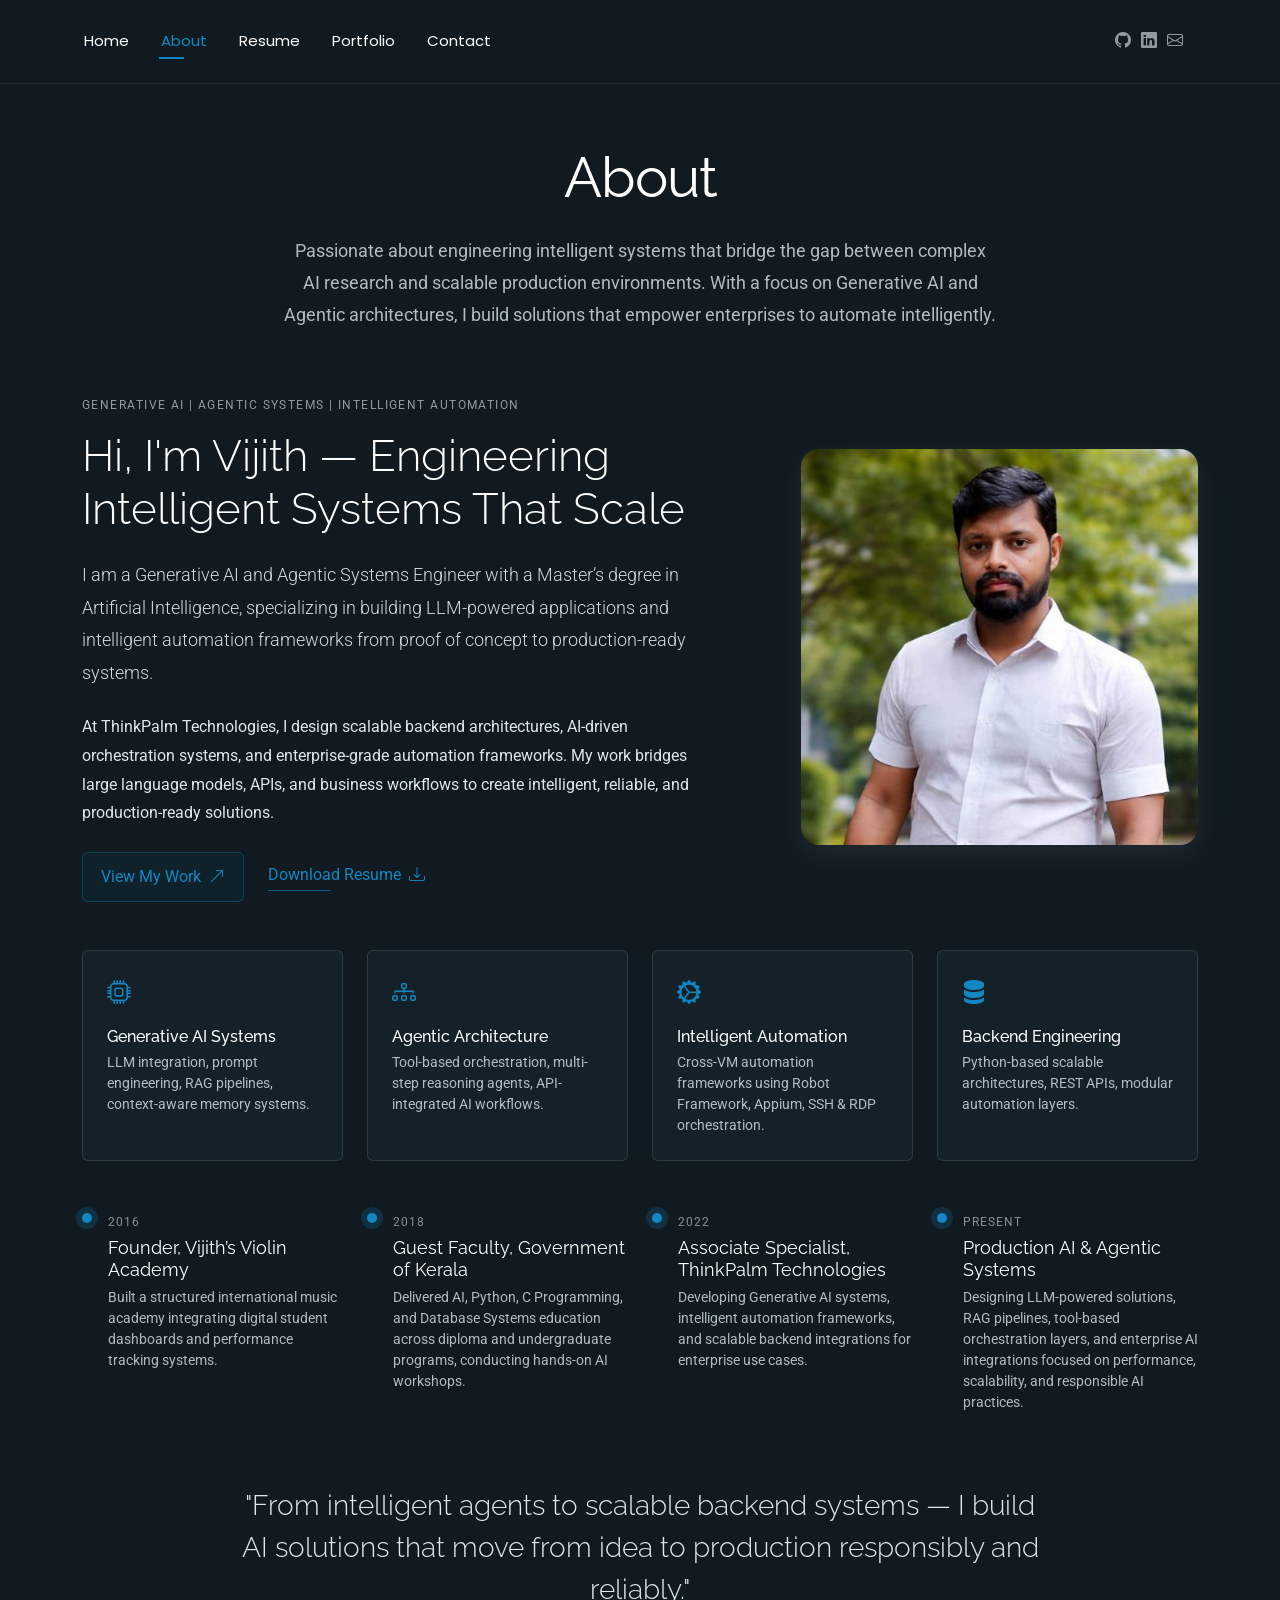
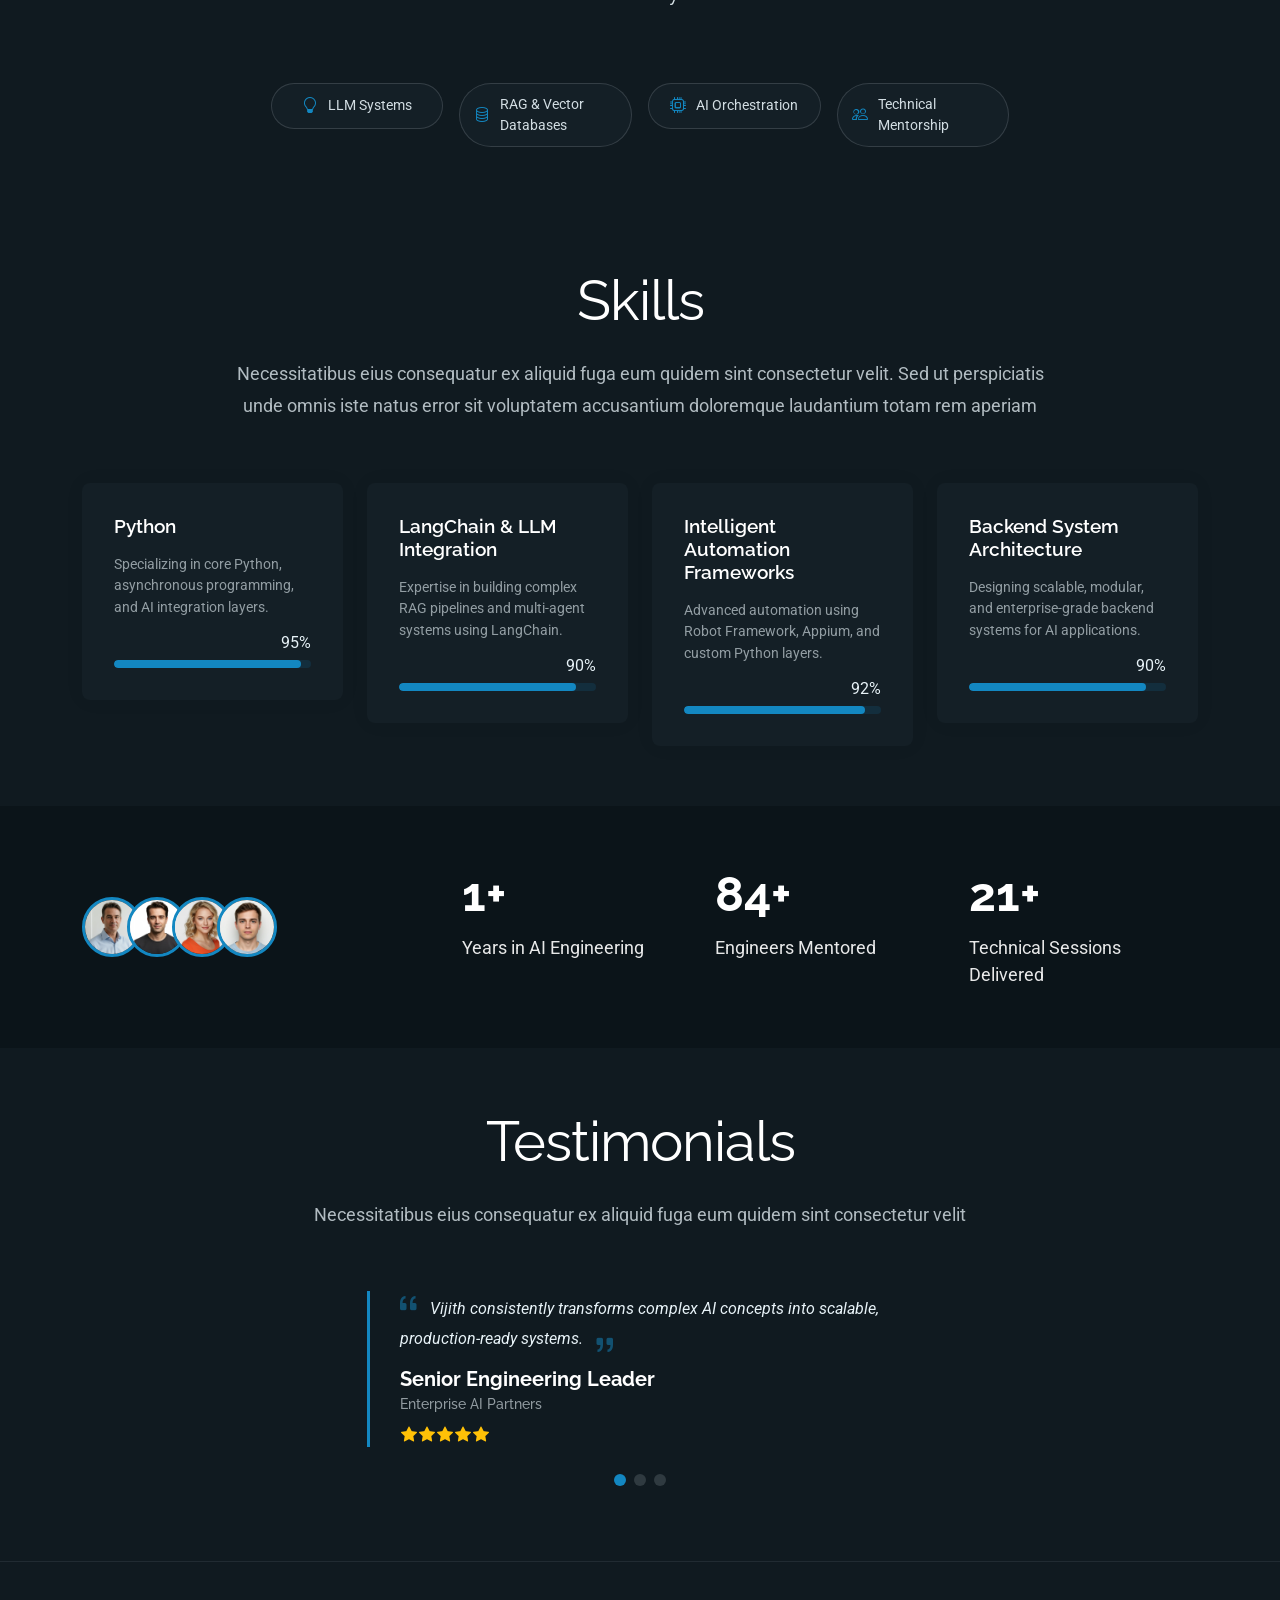
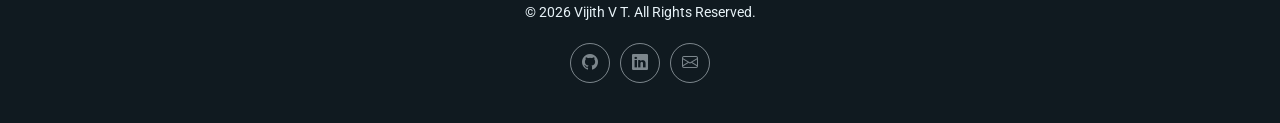
==== about.html @ b3108227 "folder change" ====
<!DOCTYPE html>
<html lang="en">

<head>
  <meta charset="utf-8">
  <meta content="width=device-width, initial-scale=1.0" name="viewport">
  <title>About | Vijith V T – Generative AI & Agentic Systems Engineer</title>
  <meta name="description"
    content="Vijith V T is a Generative AI and Agentic Systems Engineer specializing in LLM systems, RAG pipelines, intelligent automation, and scalable backend architectures.">
  <meta name="keywords"
    content="Generative AI Engineer India, Agentic AI Systems, LangChain Developer, Intelligent Automation Architect, LLM Systems Engineer">

  <!-- Favicons -->
  <link href="assets/img/favicon.png" rel="icon">
  <link href="assets/img/apple-touch-icon.png" rel="apple-touch-icon">

  <!-- Fonts -->
  <link href="https://fonts.googleapis.com" rel="preconnect">
  <link href="https://fonts.gstatic.com" rel="preconnect" crossorigin>
  <link
    href="https://fonts.googleapis.com/css2?family=Roboto:ital,wght@0,100;0,300;0,400;0,500;0,700;0,900;1,100;1,300;1,400;1,500;1,700;1,900&family=Poppins:ital,wght@0,100;0,200;0,300;0,400;0,500;0,600;0,700;0,800;0,900;1,100;1,200;1,300;1,400;1,500;1,600;1,700;1,800;1,900&family=Raleway:ital,wght@0,100;0,200;0,300;0,400;0,500;0,600;0,700;0,800;0,900;1,100;1,200;1,300;1,400;1,500;1,600;1,700;1,800;1,900&display=swap"
    rel="stylesheet">

  <!-- Vendor CSS Files -->
  <link href="assets/vendor/bootstrap/css/bootstrap.min.css" rel="stylesheet">
  <link href="assets/vendor/bootstrap-icons/bootstrap-icons.css" rel="stylesheet">
  <link href="assets/vendor/aos/aos.css" rel="stylesheet">
  <link href="assets/vendor/swiper/swiper-bundle.min.css" rel="stylesheet">
  <link href="assets/vendor/glightbox/css/glightbox.min.css" rel="stylesheet">

  <!-- Main CSS File -->
  <link href="assets/css/main.css" rel="stylesheet">


</head>

<body class="about-page">

  <header id="header" class="header d-flex align-items-center light-background sticky-top">
    <div class="container position-relative d-flex align-items-center justify-content-between">

      <!-- <a href="index.html" class="logo d-flex align-items-center me-auto me-xl-0">
      <img src="assets/img/logo.webp" alt="">
      <h1 class="sitename">Vijith V T</h1> 
    </a> -->

      <nav id="navmenu" class="navmenu">
        <ul>
          <li><a href="index.html">Home</a></li>
          <li><a href="about.html" class="active">About</a></li>
          <li><a href="resume.html">Resume</a></li>
          <li><a href="portfolio.html">Portfolio</a></li>
          <li><a href="contact.html">Contact</a></li>
        </ul>
        <i class="mobile-nav-toggle d-xl-none bi bi-list"></i>
      </nav>

      <div class="header-social-links">
        <a href="https://github.com/vijithvt" class="github"><i class="bi bi-github"></i></a>
        <a href="https://www.linkedin.com/in/vijithvt" class="linkedin"><i class="bi bi-linkedin"></i></a>
        <a href="mailto:vijith.vt.ai@gmail.com" class="email"><i class="bi bi-envelope"></i></a>
      </div>

    </div>
  </header>

  <main class="main">

    <!-- About Section -->
    <section id="about" class="about section">

      <!-- Section Title -->
      <div class="container section-title" data-aos="fade-up">
        <h2>About</h2>
        <p>Passionate about engineering intelligent systems that bridge the gap between complex AI research and scalable
          production environments. With a focus on Generative AI and Agentic architectures, I build solutions that
          empower enterprises to automate intelligently.</p>
      </div><!-- End Section Title -->

      <div class="container" data-aos="fade-up" data-aos-delay="100">

        <!-- Intro + Photo -->
        <div class="row align-items-center justify-content-between gy-5 mb-5">
          <div class="col-lg-7" data-aos="fade-right" data-aos-delay="150">
            <div class="intro-content">
              <span class="eyebrow">Generative AI | Agentic Systems | Intelligent Automation</span>
              <h2 class="headline">Hi, I'm Vijith — Engineering Intelligent Systems That Scale</h2>
              <p class="lead">
                I am a Generative AI and Agentic Systems Engineer with a Master’s degree in Artificial Intelligence,
                specializing in building LLM-powered applications and intelligent automation frameworks from proof of
                concept to production-ready systems.
              </p>
              <p>
                At ThinkPalm Technologies, I design scalable backend architectures, AI-driven orchestration systems, and
                enterprise-grade automation frameworks. My work bridges large language models, APIs, and business
                workflows to create intelligent, reliable, and production-ready solutions.
              </p>

              <div class="cta-group">
                <a href="portfolio.html" class="btn-ghost">
                  View My Work <i class="bi bi-arrow-up-right"></i>
                </a>
                <a href="assets/files/Vijith_VT_Resume.pdf" class="link-underline">
                  Download Resume <i class="bi bi-download"></i>
                </a>
              </div>
            </div>
          </div>

          <div class="col-lg-5" data-aos="zoom-in" data-aos-delay="250">
            <figure class="profile-figure text-center text-lg-end">
              <img src="assets/img/profile/vijith-profile.jpg" alt="Vijith V T – Generative AI Engineer"
                class="img-fluid profile-photo">
            </figure>
          </div>
        </div>
        <!-- End Intro + Photo -->

        <!-- Skills Grid -->
        <div class="mb-5">
          <div class="row g-4">
            <div class="col-6 col-md-4 col-lg-3" data-aos="fade-up" data-aos-delay="120">
              <div class="skill-item">
                <i class="bi bi-cpu"></i>
                <h3>Generative AI Systems</h3>
                <p>LLM integration, prompt engineering, RAG pipelines, context-aware memory systems.</p>
              </div>
            </div>
            <div class="col-6 col-md-4 col-lg-3" data-aos="fade-up" data-aos-delay="180">
              <div class="skill-item">
                <i class="bi bi-diagram-3"></i>
                <h3>Agentic Architecture</h3>
                <p>Tool-based orchestration, multi-step reasoning agents, API-integrated AI workflows.</p>
              </div>
            </div>
            <div class="col-6 col-md-4 col-lg-3" data-aos="fade-up" data-aos-delay="240">
              <div class="skill-item">
                <i class="bi bi-gear-wide-connected"></i>
                <h3>Intelligent Automation</h3>
                <p>Cross-VM automation frameworks using Robot Framework, Appium, SSH & RDP orchestration.</p>
              </div>
            </div>
            <div class="col-6 col-md-4 col-lg-3" data-aos="fade-up" data-aos-delay="300">
              <div class="skill-item">
                <i class="bi bi-server"></i>
                <h3>Backend Engineering</h3>
                <p>Python-based scalable architectures, REST APIs, modular automation layers.</p>
              </div>
            </div>
          </div>
        </div>
        <!-- End Skills Grid -->

        <!-- Journey Timeline -->
        <div class="mb-5">
          <div class="row g-4">
            <div class="col-md-6 col-lg-3" data-aos="fade-up" data-aos-delay="120">
              <article class="timeline-item">
                <span class="dot"></span>
                <time>2016</time>
                <h4>Founder, Vijith’s Violin Academy</h4>
                <p>Built a structured international music academy integrating digital student dashboards and performance
                  tracking systems.</p>
              </article>
            </div>
            <div class="col-md-6 col-lg-3" data-aos="fade-up" data-aos-delay="180">
              <article class="timeline-item">
                <span class="dot"></span>
                <time>2018</time>
                <h4>Guest Faculty, Government of Kerala</h4>
                <p>Delivered AI, Python, C Programming, and Database Systems education across diploma and undergraduate
                  programs, conducting hands-on AI workshops.</p>
              </article>
            </div>
            <div class="col-md-6 col-lg-3" data-aos="fade-up" data-aos-delay="240">
              <article class="timeline-item">
                <span class="dot"></span>
                <time>2022</time>
                <h4>Associate Specialist, ThinkPalm Technologies</h4>
                <p>Developing Generative AI systems, intelligent automation frameworks, and scalable backend
                  integrations for enterprise use cases.</p>
              </article>
            </div>
            <div class="col-md-6 col-lg-3" data-aos="fade-up" data-aos-delay="300">
              <article class="timeline-item">
                <span class="dot"></span>
                <time>Present</time>
                <h4>Production AI & Agentic Systems</h4>
                <p>Designing LLM-powered solutions, RAG pipelines, tool-based orchestration layers, and enterprise AI
                  integrations focused on performance, scalability, and responsible AI practices.</p>
              </article>
            </div>
          </div>
        </div>
        <!-- End Journey Timeline -->

        <!-- Quote -->
        <blockquote class="personal-quote text-center mb-5" data-aos="fade-down" data-aos-delay="200">
          <p>"From intelligent agents to scalable backend systems — I build AI solutions that move from idea to
            production responsibly and reliably."</p>
        </blockquote>
        <!-- End Quote -->

        <!-- Fun Facts -->
        <div class="row g-3 justify-content-center">
          <div class="col-6 col-md-3 col-lg-2" data-aos="zoom-in" data-aos-delay="120">
            <div class="fact-pill">
              <i class="bi bi-lightbulb"></i>
              <span>LLM Systems</span>
            </div>
          </div>
          <div class="col-6 col-md-3 col-lg-2" data-aos="zoom-in" data-aos-delay="160">
            <div class="fact-pill">
              <i class="bi bi-database"></i>
              <span>RAG & Vector Databases</span>
            </div>
          </div>
          <div class="col-6 col-md-3 col-lg-2" data-aos="zoom-in" data-aos-delay="200">
            <div class="fact-pill">
              <i class="bi bi-cpu"></i>
              <span>AI Orchestration</span>
            </div>
          </div>
          <div class="col-6 col-md-3 col-lg-2" data-aos="zoom-in" data-aos-delay="240">
            <div class="fact-pill">
              <i class="bi bi-people"></i>
              <span>Technical Mentorship</span>
            </div>
          </div>
        </div>
        <!-- End Fun Facts -->

      </div>

    </section><!-- /About Section -->

    <!-- Skills Section -->
    <section id="skills" class="skills section">

      <!-- Section Title -->
      <div class="container section-title" data-aos="fade-up">
        <h2>Skills</h2>
        <p>Necessitatibus eius consequatur ex aliquid fuga eum quidem sint consectetur velit. Sed ut perspiciatis unde
          omnis iste natus error sit voluptatem accusantium doloremque laudantium totam rem aperiam</p>
      </div><!-- End Section Title -->

      <div class="container" data-aos="fade-up" data-aos-delay="100">

        <div class="row g-4 skills-animation">

          <div class="col-md-6 col-lg-3" data-aos="fade-up" data-aos-delay="100">
            <div class="skill-box">
              <h3>Python</h3>
              <p>Specializing in core Python, asynchronous programming, and AI integration layers.</p>
              <span class="text-end d-block">95%</span>
              <div class="progress">
                <div class="progress-bar" role="progressbar" aria-valuenow="95" aria-valuemin="0" aria-valuemax="100">
                </div>
              </div>
            </div>
          </div>

          <div class="col-md-6 col-lg-3" data-aos="fade-up" data-aos-delay="200">
            <div class="skill-box">
              <h3>LangChain & LLM Integration</h3>
              <p>Expertise in building complex RAG pipelines and multi-agent systems using LangChain.</p>
              <span class="text-end d-block">90%</span>
              <div class="progress">
                <div class="progress-bar" role="progressbar" aria-valuenow="90" aria-valuemin="0" aria-valuemax="100">
                </div>
              </div>
            </div>
          </div>

          <div class="col-md-6 col-lg-3" data-aos="fade-up" data-aos-delay="300">
            <div class="skill-box">
              <h3>Intelligent Automation Frameworks</h3>
              <p>Advanced automation using Robot Framework, Appium, and custom Python layers.</p>
              <span class="text-end d-block">92%</span>
              <div class="progress">
                <div class="progress-bar" role="progressbar" aria-valuenow="92" aria-valuemin="0" aria-valuemax="100">
                </div>
              </div>
            </div>
          </div>

          <div class="col-md-6 col-lg-3" data-aos="fade-up" data-aos-delay="400">
            <div class="skill-box">
              <h3>Backend System Architecture</h3>
              <p>Designing scalable, modular, and enterprise-grade backend systems for AI applications.</p>
              <span class="text-end d-block">90%</span>
              <div class="progress">
                <div class="progress-bar" role="progressbar" aria-valuenow="90" aria-valuemin="0" aria-valuemax="100">
                </div>
              </div>
            </div>
          </div>

        </div>

      </div>

    </section><!-- /Skills Section -->

    <!-- Stats Section -->
    <section id="stats" class="stats section dark-background">

      <div class="container" data-aos="fade-up" data-aos-delay="100">

        <div class="row align-items-center">
          <div class="col-lg-4" data-aos="fade-up" data-aos-delay="200">
            <div class="avatars d-flex align-items-center">
              <img src="assets/img/person/person-m-2.webp" alt="Avatar 1" class="rounded-circle" loading="lazy">
              <img src="assets/img/person/person-m-3.webp" alt="Avatar 2" class="rounded-circle" loading="lazy">
              <img src="assets/img/person/person-f-5.webp" alt="Avatar 3" class="rounded-circle" loading="lazy">
              <img src="assets/img/person/person-m-5.webp" alt="Avatar 4" class="rounded-circle" loading="lazy">
            </div>
          </div>

          <div class="col-lg-8">
            <div class="row counters">
              <div class="col-md-4" data-aos="fade-up" data-aos-delay="300">
                <h2><span data-purecounter-start="0" data-purecounter-end="3" data-purecounter-duration="1"
                    class="purecounter"></span>+</h2>
                <p>Years in AI Engineering</p>
              </div>

              <div class="col-md-4" data-aos="fade-up" data-aos-delay="400">
                <h2><span data-purecounter-start="0" data-purecounter-end="200" data-purecounter-duration="1"
                    class="purecounter"></span>+</h2>
                <p>Engineers Mentored</p>
              </div>

              <div class="col-md-4" data-aos="fade-up" data-aos-delay="500">
                <h2><span data-purecounter-start="0" data-purecounter-end="50" data-purecounter-duration="1"
                    class="purecounter"></span>+</h2>
                <p>Technical Sessions Delivered</p>
              </div>
            </div>
          </div>
        </div>
      </div>

    </section><!-- /Stats Section -->

    <!-- Testimonials Section -->
    <section id="testimonials" class="testimonials section">

      <!-- Section Title -->
      <div class="container section-title" data-aos="fade-up">
        <h2>Testimonials</h2>
        <p>Necessitatibus eius consequatur ex aliquid fuga eum quidem sint consectetur velit</p>
      </div><!-- End Section Title -->

      <div class="container" data-aos="fade-up" data-aos-delay="100">

        <div class="swiper init-swiper">
          <script type="application/json" class="swiper-config">
            {
              "loop": true,
              "speed": 600,
              "autoplay": {
                "delay": 5000
              },
              "slidesPerView": "auto",
              "pagination": {
                "el": ".swiper-pagination",
                "type": "bullets",
                "clickable": true
              }
            }
          </script>
          <div class="swiper-wrapper">

            <div class="swiper-slide">
              <div class="testimonial-item">
                <div class="row gy-4 justify-content-center">
                  <div class="col-lg-6">
                    <div class="testimonial-content">
                      <p>
                        <i class="bi bi-quote quote-icon-left"></i>
                        <span>Vijith consistently transforms complex AI concepts into scalable, production-ready
                          systems.</span>
                        <i class="bi bi-quote quote-icon-right"></i>
                      </p>
                      <h3>Senior Engineering Leader</h3>
                      <h4>Enterprise AI Partners</h4>
                      <div class="stars">
                        <i class="bi bi-star-fill"></i><i class="bi bi-star-fill"></i><i class="bi bi-star-fill"></i><i
                          class="bi bi-star-fill"></i><i class="bi bi-star-fill"></i>
                      </div>
                    </div>
                  </div>
                </div>
              </div>
            </div><!-- End testimonial item -->

            <div class="swiper-slide">
              <div class="testimonial-item">
                <div class="row gy-4 justify-content-center">
                  <div class="col-lg-6">
                    <div class="testimonial-content">
                      <p>
                        <i class="bi bi-quote quote-icon-left"></i>
                        <span>Strong expertise in automation architecture and enterprise AI integration.</span>
                        <i class="bi bi-quote quote-icon-right"></i>
                      </p>
                      <h3>QA Architect</h3>
                      <h4>ThinkPalm Technologies</h4>
                      <div class="stars">
                        <i class="bi bi-star-fill"></i><i class="bi bi-star-fill"></i><i class="bi bi-star-fill"></i><i
                          class="bi bi-star-fill"></i><i class="bi bi-star-fill"></i>
                      </div>
                    </div>
                  </div>
                </div>
              </div>
            </div><!-- End testimonial item -->

            <div class="swiper-slide">
              <div class="testimonial-item">
                <div class="row gy-4 justify-content-center">
                  <div class="col-lg-6">
                    <div class="testimonial-content">
                      <p>
                        <i class="bi bi-quote quote-icon-left"></i>
                        <span>Bridges AI innovation with disciplined engineering practices.</span>
                        <i class="bi bi-quote quote-icon-right"></i>
                      </p>
                      <h3>Technical Manager</h3>
                      <h4>Global Automation Solutions</h4>
                      <div class="stars">
                        <i class="bi bi-star-fill"></i><i class="bi bi-star-fill"></i><i class="bi bi-star-fill"></i><i
                          class="bi bi-star-fill"></i><i class="bi bi-star-fill"></i>
                      </div>
                    </div>
                  </div>
                </div>
              </div>
            </div><!-- End testimonial item -->

          </div>
          <div class="swiper-pagination"></div>
        </div>

      </div>

    </section><!-- /Testimonials Section -->

  </main>

  <footer id="footer" class="footer">

    <div class="container">
      <div class="copyright text-center">
        <p>© 2026 Vijith V T. All Rights Reserved.</p>
      </div>
      <div class="social-links d-flex justify-content-center">
        <a href="https://github.com/vijithvt" class="github"><i class="bi bi-github"></i></a>
        <a href="https://www.linkedin.com/in/vijithvt" class="linkedin"><i class="bi bi-linkedin"></i></a>
        <a href="mailto:vijith.vt.ai@gmail.com" class="email"><i class="bi bi-envelope"></i></a>
      </div>

    </div>

  </footer>

  <!-- Scroll Top -->
  <a href="#" id="scroll-top" class="scroll-top d-flex align-items-center justify-content-center"><i
      class="bi bi-arrow-up-short"></i></a>

  <!-- Preloader -->
  <div id="preloader"></div>

  <!-- Vendor JS Files -->
  <script src="assets/vendor/bootstrap/js/bootstrap.bundle.min.js"></script>
  <script src="assets/vendor/aos/aos.js"></script>
  <script src="assets/vendor/waypoints/noframework.waypoints.js"></script>
  <script src="assets/vendor/purecounter/purecounter_vanilla.js"></script>
  <script src="assets/vendor/swiper/swiper-bundle.min.js"></script>
  <script src="assets/vendor/imagesloaded/imagesloaded.pkgd.min.js"></script>
  <script src="assets/vendor/isotope-layout/isotope.pkgd.min.js"></script>
  <script src="assets/vendor/glightbox/js/glightbox.min.js"></script>

  <!-- Main JS File -->
  <script src="assets/js/main.js"></script>

</body>

</html>
---- assets/css/main.css ----
/**
* Vijith V T - Professional Portfolio Styles
*/

/*--------------------------------------------------------------
# Font & Color Variables
# Help: https://bootstrapmade.com/color-system/
--------------------------------------------------------------*/
/* Fonts */
:root {
  --default-font: "Roboto", system-ui, -apple-system, "Segoe UI", Roboto, "Helvetica Neue", Arial, "Noto Sans", "Liberation Sans", sans-serif, "Apple Color Emoji", "Segoe UI Emoji", "Segoe UI Symbol", "Noto Color Emoji";
  --heading-font: "Raleway", sans-serif;
  --nav-font: "Poppins", sans-serif;
}

/* Global Colors - The following color variables are used throughout the website. Updating them here will change the color scheme of the entire website */
:root {
  --background-color: #101a20;
  /* Background color for the entire website, including individual sections */
  --default-color: #e7f2f7;
  /* Default color used for the majority of the text content across the entire website */
  --heading-color: #ffffff;
  /* Color for headings, subheadings and title throughout the website */
  --accent-color: #1387c1;
  /* Accent color that represents your brand on the website. It's used for buttons, links, and other elements that need to stand out */
  --surface-color: #141f26;
  /* The surface color is used as a background of boxed elements within sections, such as cards, icon boxes, or other elements that require a visual separation from the global background. */
  --contrast-color: #ffffff;
  /* Contrast color for text, ensuring readability against backgrounds of accent, heading, or default colors. */
}

/* Nav Menu Colors - The following color variables are used specifically for the navigation menu. They are separate from the global colors to allow for more customization options */
:root {
  --nav-color: #ffffff;
  /* The default color of the main navmenu links */
  --nav-hover-color: #1387c1;
  /* Applied to main navmenu links when they are hovered over or active */
  --nav-mobile-background-color: #213642;
  /* Used as the background color for mobile navigation menu */
  --nav-dropdown-background-color: #051117;
  /* Used as the background color for dropdown items that appear when hovering over primary navigation items */
  --nav-dropdown-color: #e7f2f7;
  /* Used for navigation links of the dropdown items in the navigation menu. */
  --nav-dropdown-hover-color: #1387c1;
  /* Similar to --nav-hover-color, this color is applied to dropdown navigation links when they are hovered over. */
}

/* Color Presets - These classes override global colors when applied to any section or element, providing reuse of the sam color scheme. */

.light-background {
  --background-color: #142027;
  --surface-color: #325264;
}

.dark-background {
  --background-color: #0b1419;
  --default-color: #ffffff;
  --heading-color: #ffffff;
  --surface-color: #252525;
  --contrast-color: #ffffff;
}

/* Smooth scroll */
:root {
  scroll-behavior: smooth;
}

/*--------------------------------------------------------------
# General Styling & Shared Classes
--------------------------------------------------------------*/
body {
  color: var(--default-color);
  background-color: var(--background-color);
  font-family: var(--default-font);
}

a {
  color: var(--accent-color);
  text-decoration: none;
  transition: 0.3s;
}

a:hover {
  color: color-mix(in srgb, var(--accent-color), transparent 25%);
  text-decoration: none;
}

h1,
h2,
h3,
h4,
h5,
h6 {
  color: var(--heading-color);
  font-family: var(--heading-font);
}

/* PHP Email Form Messages
------------------------------*/
.php-email-form .error-message {
  display: none;
  background: #df1529;
  color: #ffffff;
  text-align: left;
  padding: 15px;
  margin-bottom: 24px;
  font-weight: 600;
}

.php-email-form .sent-message {
  display: none;
  color: #ffffff;
  background: #059652;
  text-align: center;
  padding: 15px;
  margin-bottom: 24px;
  font-weight: 600;
}

.php-email-form .loading {
  display: none;
  background: var(--surface-color);
  text-align: center;
  padding: 15px;
  margin-bottom: 24px;
}

.php-email-form .loading:before {
  content: "";
  display: inline-block;
  border-radius: 50%;
  width: 24px;
  height: 24px;
  margin: 0 10px -6px 0;
  border: 3px solid var(--accent-color);
  border-top-color: var(--surface-color);
  animation: php-email-form-loading 1s linear infinite;
}

@keyframes php-email-form-loading {
  0% {
    transform: rotate(0deg);
  }

  100% {
    transform: rotate(360deg);
  }
}

/*--------------------------------------------------------------
# Global Header
--------------------------------------------------------------*/
.header {
  --background-color: rgba(255, 255, 255, 0);
  color: var(--default-color);
  background-color: var(--background-color);
  padding: 15px 0;
  transition: all 0.5s;
  z-index: 997;
  border-bottom: 1px solid color-mix(in srgb, var(--default-color), transparent 92%);
}

.header .logo {
  line-height: 1;
}

.header .logo img {
  max-height: 36px;
  margin-right: 8px;
}

.header .logo h1 {
  font-size: 32px;
  margin: 0;
  font-weight: 400;
  color: var(--heading-color);
}

.header .header-social-links {
  padding-right: 15px;
}

.header .header-social-links a {
  color: color-mix(in srgb, var(--default-color), transparent 40%);
  padding-left: 6px;
  display: inline-block;
  transition: 0.3s;
  font-size: 16px;
}

.header .header-social-links a:hover {
  color: var(--default-color);
}

.header .header-social-links a i {
  line-height: 0px;
}

@media (max-width: 1200px) {
  .header .logo {
    order: 1;
  }

  .header .header-social-links {
    order: 2;
  }

  .header .navmenu {
    order: 3;
  }
}

/* Global Header on Scroll
------------------------------*/
.scrolled .header {
  --background-color: rgba(16, 26, 32, 0.9);
}

/*--------------------------------------------------------------
# Navigation Menu
--------------------------------------------------------------*/
/* Desktop Navigation */
@media (min-width: 1200px) {
  .navmenu {
    padding: 0;
  }

  .navmenu ul {
    margin: 0;
    padding: 0;
    display: flex;
    list-style: none;
    align-items: center;
  }

  .navmenu li {
    position: relative;
  }

  .navmenu>ul>li {
    white-space: nowrap;
    padding: 15px 28px 15px 0;
  }

  .navmenu>ul>li:last-child {
    padding-right: 0;
  }

  .navmenu a,
  .navmenu a:focus {
    color: var(--nav-color);
    font-size: 15px;
    padding: 0 2px;
    font-family: var(--nav-font);
    font-weight: 400;
    display: flex;
    align-items: center;
    justify-content: space-between;
    white-space: nowrap;
    transition: 0.3s;
    position: relative;
  }

  .navmenu a i,
  .navmenu a:focus i {
    font-size: 12px;
    line-height: 0;
    margin-left: 5px;
    transition: 0.3s;
  }

  .navmenu>ul>li>a:before {
    content: "";
    position: absolute;
    height: 2px;
    bottom: -6px;
    left: 0;
    background-color: var(--nav-hover-color);
    visibility: hidden;
    width: 0px;
    transition: all 0.3s ease-in-out 0s;
  }

  .navmenu a:hover:before,
  .navmenu li:hover>a:before,
  .navmenu .active:before {
    visibility: visible;
    width: 25px;
  }

  .navmenu li:hover>a,
  .navmenu .active,
  .navmenu .active:focus {
    color: var(--nav-hover-color);
  }

  .navmenu .dropdown ul {
    margin: 0;
    padding: 10px 0;
    background: var(--nav-dropdown-background-color);
    display: block;
    position: absolute;
    visibility: hidden;
    left: -5px;
    top: 130%;
    opacity: 0;
    transition: 0.3s;
    border-radius: 4px;
    z-index: 99;
    box-shadow: 0px 0px 30px rgba(0, 0, 0, 0.1);
  }

  .navmenu .dropdown ul li {
    min-width: 200px;
  }

  .navmenu .dropdown ul a {
    padding: 10px 20px;
    font-size: 15px;
    text-transform: none;
    color: var(--nav-dropdown-color);
  }

  .navmenu .dropdown ul a i {
    font-size: 12px;
  }

  .navmenu .dropdown ul a:hover,
  .navmenu .dropdown ul .active:hover,
  .navmenu .dropdown ul li:hover>a {
    color: var(--nav-dropdown-hover-color);
  }

  .navmenu .dropdown:hover>ul {
    opacity: 1;
    top: 100%;
    visibility: visible;
  }

  .navmenu .dropdown .dropdown ul {
    top: 0;
    left: -90%;
    visibility: hidden;
  }

  .navmenu .dropdown .dropdown:hover>ul {
    opacity: 1;
    top: 0;
    left: -100%;
    visibility: visible;
  }
}

/* Mobile Navigation */
@media (max-width: 1199px) {
  .mobile-nav-toggle {
    color: var(--nav-color);
    font-size: 28px;
    line-height: 0;
    margin-right: 10px;
    cursor: pointer;
    transition: color 0.3s;
  }

  .navmenu {
    padding: 0;
    z-index: 9997;
  }

  .navmenu ul {
    display: none;
    list-style: none;
    position: absolute;
    inset: 60px 20px 20px 20px;
    padding: 10px 0;
    margin: 0;
    border-radius: 6px;
    background-color: var(--nav-mobile-background-color);
    border: 1px solid color-mix(in srgb, var(--default-color), transparent 90%);
    box-shadow: none;
    overflow-y: auto;
    transition: 0.3s;
    z-index: 9998;
  }

  .navmenu a,
  .navmenu a:focus {
    color: var(--nav-dropdown-color);
    padding: 10px 20px;
    font-family: var(--nav-font);
    font-size: 17px;
    font-weight: 500;
    display: flex;
    align-items: center;
    justify-content: space-between;
    white-space: nowrap;
    transition: 0.3s;
  }

  .navmenu a i,
  .navmenu a:focus i {
    font-size: 12px;
    line-height: 0;
    margin-left: 5px;
    width: 30px;
    height: 30px;
    display: flex;
    align-items: center;
    justify-content: center;
    border-radius: 50%;
    transition: 0.3s;
    background-color: color-mix(in srgb, var(--accent-color), transparent 90%);
  }

  .navmenu a i:hover,
  .navmenu a:focus i:hover {
    background-color: var(--accent-color);
    color: var(--contrast-color);
  }

  .navmenu a:hover,
  .navmenu .active,
  .navmenu .active:focus {
    color: var(--nav-dropdown-hover-color);
  }

  .navmenu .active i,
  .navmenu .active:focus i {
    background-color: var(--accent-color);
    color: var(--contrast-color);
    transform: rotate(180deg);
  }

  .navmenu .dropdown ul {
    position: static;
    display: none;
    z-index: 99;
    padding: 10px 0;
    margin: 10px 20px;
    background-color: var(--nav-dropdown-background-color);
    transition: all 0.5s ease-in-out;
  }

  .navmenu .dropdown ul ul {
    background-color: rgba(33, 37, 41, 0.1);
  }

  .navmenu .dropdown>.dropdown-active {
    display: block;
    background-color: rgba(33, 37, 41, 0.03);
  }

  .mobile-nav-active {
    overflow: hidden;
  }

  .mobile-nav-active .mobile-nav-toggle {
    color: #fff;
    position: absolute;
    font-size: 32px;
    top: 15px;
    right: 15px;
    margin-right: 0;
    z-index: 9999;
  }

  .mobile-nav-active .navmenu {
    position: fixed;
    overflow: hidden;
    inset: 0;
    background: rgba(33, 37, 41, 0.8);
    transition: 0.3s;
  }

  .mobile-nav-active .navmenu>ul {
    display: block;
  }
}

/*--------------------------------------------------------------
# Global Footer
--------------------------------------------------------------*/
.footer {
  color: var(--default-color);
  background-color: var(--background-color);
  font-size: 14px;
  padding: 40px 0;
  position: relative;
  border-top: 1px solid color-mix(in srgb, var(--default-color), transparent 92%);
}

.footer .copyright p {
  margin-bottom: 0;
}

.footer .social-links {
  margin-top: 20px;
}

.footer .social-links a {
  display: flex;
  align-items: center;
  justify-content: center;
  width: 40px;
  height: 40px;
  border-radius: 50%;
  border: 1px solid color-mix(in srgb, var(--default-color), transparent 50%);
  font-size: 16px;
  color: color-mix(in srgb, var(--default-color), transparent 50%);
  margin: 0 5px;
  transition: 0.3s;
}

.footer .social-links a:hover {
  color: var(--accent-color);
  border-color: var(--accent-color);
}

.footer .credits {
  margin-top: 10px;
  font-size: 13px;
  text-align: center;
}

/*--------------------------------------------------------------
# Preloader
--------------------------------------------------------------*/
#preloader {
  position: fixed;
  inset: 0;
  z-index: 9999;
  overflow: hidden;
  background-color: var(--background-color);
  transition: all 0.6s ease-out;
  width: 100%;
  height: 100vh;
}

#preloader:before,
#preloader:after {
  content: "";
  position: absolute;
  border: 4px solid var(--accent-color);
  border-radius: 50%;
  animation: animate-preloader 2s cubic-bezier(0, 0.2, 0.8, 1) infinite;
}

#preloader:after {
  animation-delay: -0.5s;
}

@keyframes animate-preloader {
  0% {
    width: 10px;
    height: 10px;
    top: calc(50% - 5px);
    left: calc(50% - 5px);
    opacity: 1;
  }

  100% {
    width: 72px;
    height: 72px;
    top: calc(50% - 36px);
    left: calc(50% - 36px);
    opacity: 0;
  }
}

/*--------------------------------------------------------------
# Scroll Top Button
--------------------------------------------------------------*/
.scroll-top {
  position: fixed;
  visibility: hidden;
  opacity: 0;
  right: 15px;
  bottom: -15px;
  z-index: 99999;
  background-color: var(--accent-color);
  width: 44px;
  height: 44px;
  border-radius: 50px;
  transition: all 0.4s;
}

.scroll-top i {
  font-size: 24px;
  color: var(--contrast-color);
  line-height: 0;
}

.scroll-top:hover {
  background-color: color-mix(in srgb, var(--accent-color), transparent 20%);
  color: var(--contrast-color);
}

.scroll-top.active {
  visibility: visible;
  opacity: 1;
  bottom: 15px;
}

/*--------------------------------------------------------------
# Disable aos animation delay on mobile devices
--------------------------------------------------------------*/
@media screen and (max-width: 768px) {
  [data-aos-delay] {
    transition-delay: 0 !important;
  }
}

/*--------------------------------------------------------------
# Global Page Titles & Breadcrumbs
--------------------------------------------------------------*/
.page-title {
  color: var(--default-color);
  background-color: var(--background-color);
  position: relative;
}

.page-title .heading {
  padding: 80px 0;
  border-top: 1px solid color-mix(in srgb, var(--default-color), transparent 90%);
}

.page-title .heading h1 {
  font-size: 38px;
  font-weight: 700;
}

.page-title nav {
  background-color: color-mix(in srgb, var(--default-color), transparent 96%);
  padding: 20px 0;
}

.page-title nav ol {
  display: flex;
  flex-wrap: wrap;
  list-style: none;
  padding: 0;
  margin: 0;
  font-size: 16px;
  font-weight: 400;
}

.page-title nav ol li+li {
  padding-left: 10px;
}

.page-title nav ol li+li::before {
  content: "/";
  display: inline-block;
  padding-right: 10px;
  color: color-mix(in srgb, var(--default-color), transparent 70%);
}

/*--------------------------------------------------------------
# Global Sections
--------------------------------------------------------------*/
section,
.section {
  color: var(--default-color);
  background-color: var(--background-color);
  padding: 60px 0;
  scroll-margin-top: 100px;
  overflow: clip;
}

@media (max-width: 1199px) {

  section,
  .section {
    scroll-margin-top: 66px;
  }
}

/*--------------------------------------------------------------
# Global Section Titles
--------------------------------------------------------------*/
.section-title {
  text-align: center;
  padding-bottom: 60px;
  position: relative;
}

.section-title h2 {
  font-size: 3.5rem;
  font-weight: 400;
  line-height: 1.2;
  color: var(--heading-color);
  margin-bottom: 1.5rem;
  letter-spacing: -1px;
}

@media (max-width: 768px) {
  .section-title h2 {
    font-size: 2.5rem;
  }
}

.section-title p {
  font-size: 1.125rem;
  line-height: 1.8;
  color: color-mix(in srgb, var(--default-color), transparent 25%);
  max-width: 900px;
  margin: 0 auto;
  text-wrap: balance;
}

/*--------------------------------------------------------------
# Hero Section
--------------------------------------------------------------*/
.hero {
  padding: 80px 0;
  min-height: 100vh;
  display: flex;
  align-items: center;
}

.hero .hero-content h1 {
  font-size: 3.5rem;
  font-weight: 700;
  margin-bottom: 1rem;
  line-height: 1.2;
}

.hero .hero-content h1 .highlight {
  color: var(--accent-color);
  position: relative;
}

.hero .hero-content h1 .highlight::after {
  content: "";
  position: absolute;
  bottom: 0;
  left: 0;
  width: 100%;
  height: 3px;
  background: linear-gradient(90deg, var(--accent-color), color-mix(in srgb, var(--accent-color), transparent 50%));
  border-radius: 2px;
}

@media (max-width: 768px) {
  .hero .hero-content h1 {
    font-size: 2.5rem;
  }
}

.hero .hero-content h2 {
  font-size: 1.5rem;
  font-weight: 400;
  margin-bottom: 2rem;
  color: color-mix(in srgb, var(--default-color), transparent 20%);
}

.hero .hero-content h2 .typed {
  color: var(--accent-color);
  font-weight: 600;
}

@media (max-width: 768px) {
  .hero .hero-content h2 {
    font-size: 1.25rem;
  }
}

.hero .hero-content p {
  font-size: 1.1rem;
  line-height: 1.6;
  margin-bottom: 2.5rem;
  color: color-mix(in srgb, var(--default-color), transparent 30%);
}

.hero .hero-actions {
  display: flex;
  gap: 1rem;
  margin-bottom: 3rem;
}

.hero .hero-actions .btn {
  padding: 12px 30px;
  border-radius: 50px;
  font-weight: 600;
  text-decoration: none;
  transition: all 0.3s ease;
  border: 2px solid;
}

.hero .hero-actions .btn.btn-primary {
  background: var(--accent-color);
  color: var(--contrast-color);
  border-color: var(--accent-color);
}

.hero .hero-actions .btn.btn-primary:hover {
  background: color-mix(in srgb, var(--accent-color), black 15%);
  border-color: color-mix(in srgb, var(--accent-color), black 15%);
  transform: translateY(-2px);
}

.hero .hero-actions .btn.btn-outline {
  background: transparent;
  color: var(--accent-color);
  border-color: var(--accent-color);
}

.hero .hero-actions .btn.btn-outline:hover {
  transform: translateY(-2px);
}

@media (max-width: 576px) {
  .hero .hero-actions {
    flex-direction: column;
  }

  .hero .hero-actions .btn {
    text-align: center;
  }
}

.hero .social-links {
  display: flex;
  gap: 1rem;
}

.hero .social-links a {
  width: 45px;
  height: 45px;
  background: var(--surface-color);
  border-radius: 50%;
  display: flex;
  align-items: center;
  justify-content: center;
  color: var(--default-color);
  font-size: 1.2rem;
  transition: all 0.3s ease;
}

.hero .social-links a:hover {
  background: var(--accent-color);
  color: var(--contrast-color);
  transform: translateY(-3px);
  box-shadow: 0 8px 25px color-mix(in srgb, var(--accent-color), transparent 70%);
}

.hero .hero-image {
  position: relative;
}

.hero .hero-image .image-wrapper {
  position: relative;
  max-width: 450px;
  margin: 0 auto;
}

.hero .hero-image .image-wrapper img {
  border-radius: 20px;
  box-shadow: 0 5px 15px color-mix(in srgb, var(--default-color), transparent 95%);
  transition: transform 0.3s ease;
}

.hero .hero-image .image-wrapper img:hover {
  transform: scale(1.02);
}

.hero .hero-image .floating-elements {
  position: absolute;
  top: 0;
  left: 0;
  right: 0;
  bottom: 0;
  pointer-events: none;
}

.hero .hero-image .floating-elements .floating-card {
  position: absolute;
  background: var(--surface-color);
  padding: 15px 20px;
  border-radius: 15px;
  box-shadow: 0 10px 30px color-mix(in srgb, var(--default-color), transparent 90%);
  display: flex;
  align-items: center;
  gap: 10px;
  font-weight: 600;
  animation: float 3s ease-in-out infinite;
}

.hero .hero-image .floating-elements .floating-card i {
  font-size: 1.5rem;
  color: var(--accent-color);
}

.hero .hero-image .floating-elements .floating-card.design {
  top: 10%;
  right: -10%;
  animation-delay: 0s;
}

.hero .hero-image .floating-elements .floating-card.code {
  bottom: 30%;
  left: -15%;
  animation-delay: 1s;
}

.hero .hero-image .floating-elements .floating-card.creativity {
  top: 60%;
  right: -5%;
  animation-delay: 2s;
}

@media (max-width: 992px) {
  .hero .hero-image .floating-elements .floating-card {
    display: none;
  }
}

@keyframes float {

  0%,
  100% {
    transform: translateY(0px);
  }

  50% {
    transform: translateY(-10px);
  }
}

@media (max-width: 992px) {
  .hero .hero-content {
    text-align: center;
    margin-bottom: 3rem;
  }
}

/*--------------------------------------------------------------
# About Section
--------------------------------------------------------------*/
.about .intro-content .eyebrow {
  display: inline-block;
  letter-spacing: 0.12em;
  text-transform: uppercase;
  font-size: 12px;
  color: color-mix(in srgb, var(--default-color), transparent 40%);
  margin-bottom: 16px;
}

.about .intro-content .headline {
  font-family: var(--heading-font);
  font-weight: 300;
  line-height: 1.2;
  font-size: clamp(28px, 4vw, 44px);
  margin: 0 0 24px 0;
}

.about .intro-content .lead {
  font-size: 18px;
  line-height: 1.8;
  color: color-mix(in srgb, var(--default-color), transparent 10%);
  margin-bottom: 24px;
}

.about .intro-content p {
  line-height: 1.8;
  margin-bottom: 24px;
  color: color-mix(in srgb, var(--default-color), transparent 5%);
}

.about .intro-content .cta-group {
  display: flex;
  gap: 24px;
  align-items: center;
  margin-top: 24px;
}

.about .intro-content .cta-group .btn-ghost {
  display: inline-flex;
  align-items: center;
  gap: 8px;
  padding: 12px 18px;
  border-radius: 6px;
  color: var(--accent-color);
  background: color-mix(in srgb, var(--accent-color), transparent 92%);
  border: 1px solid color-mix(in srgb, var(--accent-color), transparent 70%);
  transition: 0.3s ease-in-out;
}

.about .intro-content .cta-group .btn-ghost:hover,
.about .intro-content .cta-group .btn-ghost:focus {
  color: var(--contrast-color);
  background: var(--accent-color);
  border-color: var(--accent-color);
  outline: none;
  box-shadow: 0 0 0 3px color-mix(in srgb, var(--accent-color), transparent 70%);
}

.about .intro-content .cta-group .link-underline {
  display: inline-flex;
  align-items: center;
  gap: 8px;
  position: relative;
  color: var(--accent-color);
  padding-bottom: 4px;
  transition: 0.3s ease-in-out;
}

.about .intro-content .cta-group .link-underline::after {
  content: "";
  position: absolute;
  left: 0;
  right: 0;
  bottom: 0;
  height: 1px;
  background: color-mix(in srgb, var(--accent-color), transparent 40%);
  transform: scaleX(0.4);
  transform-origin: left;
  transition: 0.3s ease-in-out;
}

.about .intro-content .cta-group .link-underline:hover,
.about .intro-content .cta-group .link-underline:focus {
  color: color-mix(in srgb, var(--accent-color), transparent 10%);
  outline: none;
}

.about .intro-content .cta-group .link-underline:hover::after,
.about .intro-content .cta-group .link-underline:focus::after {
  transform: scaleX(1);
}

.about .profile-figure {
  margin: 0;
}

.about .profile-figure .profile-photo {
  width: 88%;
  max-width: 440px;
  border-radius: 18px;
  box-shadow: 0 10px 30px color-mix(in srgb, var(--default-color), transparent 92%);
  transform: translateY(0);
  transition: transform 0.3s ease-in-out;
}

.about .profile-figure .profile-caption {
  margin-top: 24px;
  display: flex;
  align-items: center;
  justify-content: center;
}

.about .profile-figure .profile-caption .meta {
  font-size: 14px;
  color: color-mix(in srgb, var(--default-color), transparent 20%);
}

.about .profile-figure .profile-caption .meta .funfact {
  font-size: 13px;
  margin-top: 4px;
  color: color-mix(in srgb, var(--default-color), transparent 35%);
}

.about .profile-figure:hover .profile-photo {
  transform: translateY(-4px);
}

.about .skill-item {
  padding: 24px;
  border-radius: 6px;
  transition: 0.3s ease-in-out;
  background: color-mix(in srgb, var(--surface-color), var(--accent-color) 2%);
  border: 1px solid color-mix(in srgb, var(--default-color), transparent 88%);
  height: 100%;
}

.about .skill-item i {
  font-size: 24px;
  color: var(--accent-color);
  margin-bottom: 16px;
  display: inline-block;
}

.about .skill-item h3 {
  font-size: 16px;
  margin-bottom: 6px;
  font-weight: 500;
}

.about .skill-item p {
  margin: 0;
  font-size: 14px;
  color: color-mix(in srgb, var(--default-color), transparent 25%);
}

.about .skill-item:hover {
  transform: translateY(-3px);
  border-color: color-mix(in srgb, var(--accent-color), transparent 60%);
  box-shadow: 0 10px 30px color-mix(in srgb, var(--default-color), transparent 92%);
}

.about .timeline-item {
  position: relative;
  padding-left: 26px;
}

.about .timeline-item time {
  display: inline-block;
  font-size: 12px;
  letter-spacing: 0.08em;
  text-transform: uppercase;
  color: color-mix(in srgb, var(--default-color), transparent 45%);
  margin-bottom: 6px;
}

.about .timeline-item h4 {
  font-size: 18px;
  font-weight: 400;
  margin: 0 0 6px;
}

.about .timeline-item p {
  font-size: 14px;
  color: color-mix(in srgb, var(--default-color), transparent 25%);
  margin: 0;
}

.about .timeline-item .dot {
  position: absolute;
  left: 0;
  top: 4px;
  width: 10px;
  height: 10px;
  border-radius: 50%;
  background: var(--accent-color);
  box-shadow: 0 0 0 6px color-mix(in srgb, var(--accent-color), transparent 80%);
}

.about .personal-quote {
  padding: 24px 0;
}

.about .personal-quote p {
  font-family: var(--heading-font);
  font-weight: 300;
  font-size: clamp(20px, 3vw, 28px);
  line-height: 1.5;
  color: color-mix(in srgb, var(--default-color), transparent 5%);
  margin: 0 auto;
  max-width: 800px;
}

.about .fact-pill {
  display: flex;
  align-items: center;
  justify-content: center;
  gap: 10px;
  padding: 10px 14px;
  border-radius: 999px;
  border: 1px solid color-mix(in srgb, var(--default-color), transparent 85%);
  background: var(--surface-color);
  color: color-mix(in srgb, var(--default-color), transparent 10%);
  transition: 0.3s ease-in-out;
}

.about .fact-pill i {
  color: var(--accent-color);
}

.about .fact-pill span {
  font-size: 14px;
}

.about .fact-pill:hover {
  transform: translateY(-2px);
  border-color: color-mix(in srgb, var(--accent-color), transparent 60%);
  box-shadow: 0 10px 30px color-mix(in srgb, var(--default-color), transparent 92%);
}

.about .fact-pill:focus-within {
  box-shadow: 0 0 0 3px color-mix(in srgb, var(--accent-color), transparent 70%);
}

@media (max-width: 992px) {
  .about .profile-figure {
    text-align: center !important;
  }

  .about .profile-figure .profile-photo {
    width: 72%;
  }

  .about .intro-content .cta-group {
    flex-wrap: wrap;
  }
}

@media (max-width: 576px) {
  .about .profile-figure .profile-photo {
    width: 100%;
  }
}

/*--------------------------------------------------------------
# Skills Section
--------------------------------------------------------------*/
.skills .skill-box {
  background-color: var(--surface-color);
  padding: 2rem;
  border-radius: 8px;
  box-shadow: 0 0 20px rgba(0, 0, 0, 0.05);
}

.skills .skill-box h3 {
  font-size: 1.2rem;
  margin-bottom: 1rem;
  font-weight: 600;
}

.skills .skill-box p {
  font-size: 0.9rem;
  margin-bottom: 0.8rem;
  opacity: 0.6;
}

.skills .skill-box .progress {
  background-color: color-mix(in srgb, var(--accent-color), transparent 85%);
  border-radius: 50px;
  height: 8px;
  margin-top: 5px;
  overflow: hidden;
}

.skills .skill-box .progress .progress-bar {
  background-color: var(--accent-color);
  height: 100%;
  position: relative;
  border-radius: 50px;
  transition: 0.9s;
  width: 1px;
}

/*--------------------------------------------------------------
# Stats Section
--------------------------------------------------------------*/
.stats .avatars {
  position: relative;
}

.stats .avatars img {
  width: 60px;
  height: 60px;
  border: 3px solid var(--accent-color);
  margin-right: -15px;
  transition: transform 0.3s ease;
}

.stats .avatars img:hover {
  transform: translateY(-5px);
  z-index: 2;
}

.stats .counters h2 {
  color: var(--heading-color);
  font-size: 48px;
  font-weight: 700;
  margin-bottom: 10px;
}

.stats .counters h2 span {
  display: inline-block;
}

.stats .counters p {
  color: var(--default-color);
  font-size: 18px;
  margin: 0;
  opacity: 0.9;
}

@media (max-width: 991px) {
  .stats .row {
    text-align: center;
  }

  .stats .avatars {
    justify-content: center;
    margin-bottom: 40px;
  }

  .stats .counters h2 {
    font-size: 36px;
  }

  .stats .counters p {
    font-size: 16px;
  }

  .stats .counters .col-md-4 {
    margin-bottom: 30px;
  }

  .stats .counters .col-md-4:last-child {
    margin-bottom: 0;
  }
}

@media (max-width: 576px) {
  .stats {
    padding: 60px 0;
  }

  .stats .avatars {
    flex-wrap: wrap;
    justify-content: center;
  }

  .stats .avatars img {
    margin: 0 -8px;
  }
}

/*--------------------------------------------------------------
# Testimonials Section
--------------------------------------------------------------*/
.testimonials .testimonials-carousel,
.testimonials .testimonials-slider {
  overflow: hidden;
}

.testimonials .testimonial-item .testimonial-content {
  border-left: 3px solid var(--accent-color);
  padding-left: 30px;
}

.testimonials .testimonial-item .testimonial-img {
  border-radius: 50%;
  border: 4px solid var(--background-color);
  margin: 0 auto;
}

.testimonials .testimonial-item h3 {
  font-size: 20px;
  font-weight: bold;
  margin: 10px 0 5px 0;
}

.testimonials .testimonial-item h4 {
  font-size: 14px;
  color: color-mix(in srgb, var(--default-color), transparent 40%);
  margin: 0 0 10px 0;
}

.testimonials .testimonial-item .stars i {
  color: #ffc107;
  margin: 0 1px;
}

.testimonials .testimonial-item .quote-icon-left,
.testimonials .testimonial-item .quote-icon-right {
  color: color-mix(in srgb, var(--accent-color), transparent 50%);
  font-size: 26px;
  line-height: 0;
}

.testimonials .testimonial-item .quote-icon-left {
  display: inline-block;
  left: -5px;
  position: relative;
}

.testimonials .testimonial-item .quote-icon-right {
  display: inline-block;
  right: -5px;
  position: relative;
  top: 10px;
  transform: scale(-1, -1);
}

.testimonials .testimonial-item p {
  font-style: italic;
}

.testimonials .swiper-wrapper {
  height: auto;
}

.testimonials .swiper-pagination {
  margin-top: 30px;
  position: relative;
}

.testimonials .swiper-pagination .swiper-pagination-bullet {
  width: 12px;
  height: 12px;
  background-color: color-mix(in srgb, var(--default-color), transparent 85%);
  opacity: 1;
}

.testimonials .swiper-pagination .swiper-pagination-bullet-active {
  background-color: var(--accent-color);
}

/*--------------------------------------------------------------
# Resume Section
--------------------------------------------------------------*/
.resume .resume-item {
  margin-bottom: 3rem;
}

.resume .resume-item .resume-title {
  font-size: 1.75rem;
  font-weight: 700;
  margin-bottom: 1.5rem;
  padding-bottom: 1.5rem;
  position: relative;
  color: var(--heading-color);
}

.resume .resume-item .resume-title::after {
  content: "";
  position: absolute;
  display: block;
  width: 50px;
  height: 3px;
  background: var(--accent-color);
  bottom: 0;
  left: 0;
}

.resume .resume-item .resume-content {
  padding-left: 1.25rem;
  border-left: 2px solid color-mix(in srgb, var(--accent-color), transparent 85%);
}

.resume .resume-item article {
  position: relative;
  margin-bottom: 2.5rem;
}

.resume .resume-item article::before {
  content: "";
  position: absolute;
  width: 16px;
  height: 16px;
  border-radius: 50%;
  left: -1.8rem;
  top: 0.25rem;
  background: var(--background-color);
  border: 2px solid var(--accent-color);
}

.resume .resume-item article h4 {
  font-size: 1.25rem;
  font-weight: 600;
  margin-bottom: 0.5rem;
  color: var(--heading-color);
}

.resume .resume-item article h5 {
  font-size: 1rem;
  background: color-mix(in srgb, var(--accent-color), transparent 92%);
  padding: 0.375rem 0.75rem;
  display: inline-block;
  font-weight: 600;
  margin: 0.5rem 0;
  color: var(--accent-color);
  border-radius: 4px;
}

.resume .resume-item article .institution,
.resume .resume-item article .company {
  font-size: 1rem;
  margin-bottom: 1rem;
  color: color-mix(in srgb, var(--default-color), transparent 25%);
}

.resume .resume-item article p {
  margin-bottom: 1rem;
}

.resume .resume-item article ul {
  padding-left: 1.25rem;
  margin-bottom: 0;
}

.resume .resume-item article ul li {
  padding-bottom: 0.75rem;
  position: relative;
}

.resume .resume-item article ul li:last-child {
  padding-bottom: 0;
}

.resume .skill-item {
  margin-bottom: 2rem;
}

.resume .skill-item h4 {
  font-size: 1rem;
  font-weight: 600;
  margin-bottom: 0.75rem;
  color: var(--heading-color);
}

.resume .skill-item .progress {
  height: 0.75rem;
  background-color: color-mix(in srgb, var(--accent-color), transparent 92%);
  border-radius: 1rem;
  overflow: visible;
}

.resume .skill-item .progress .progress-bar {
  background-color: var(--accent-color);
  position: relative;
  border-radius: 1rem;
  width: 0;
  transition: width 1s ease;
}

.resume .skill-item .progress .progress-bar::after {
  content: attr(aria-valuenow) "%";
  position: absolute;
  right: 0;
  top: -1.75rem;
  font-size: 0.875rem;
  font-weight: 600;
  color: var(--accent-color);
}

@media (max-width: 991.98px) {
  .resume .resume-item {
    margin-bottom: 2rem;
  }
}

@media (max-width: 767.98px) {
  .resume .resume-content {
    padding-left: 1rem !important;
  }

  .resume article::before {
    left: -2rem !important;
  }
}

/*--------------------------------------------------------------
# Services Section
--------------------------------------------------------------*/
.services .service-item {
  display: flex;
  background-color: var(--surface-color);
  border-radius: 12px;
  padding: 2rem;
  height: 100%;
  position: relative;
  overflow: hidden;
  box-shadow: 0 5px 20px rgba(0, 0, 0, 0.03);
  transition: all 0.4s ease;
}

.services .service-item::before {
  content: "";
  position: absolute;
  left: 0;
  top: 0;
  height: 100%;
  width: 4px;
  background-color: var(--accent-color);
  transform: scaleY(0);
  transform-origin: bottom;
  transition: transform 0.4s cubic-bezier(0.65, 0, 0.35, 1);
}

.services .service-item:hover {
  box-shadow: 0 10px 30px rgba(0, 0, 0, 0.08);
  transform: translateY(-5px);
}

.services .service-item:hover::before {
  transform: scaleY(1);
}

.services .service-item:hover .service-icon {
  background-color: var(--accent-color);
  color: var(--contrast-color);
  transform: rotateY(180deg);
}

.services .service-item:hover .service-icon i {
  transform: rotateY(180deg);
}

.services .service-item:hover .service-link i {
  transform: translateX(5px);
}

.services .service-icon {
  flex-shrink: 0;
  width: 70px;
  height: 70px;
  border-radius: 12px;
  background-color: color-mix(in srgb, var(--accent-color), transparent 90%);
  color: var(--accent-color);
  display: flex;
  align-items: center;
  justify-content: center;
  margin-right: 1.5rem;
  transition: all 0.5s ease;
}

.services .service-icon i {
  font-size: 2rem;
  transition: transform 0.5s ease;
}

.services .service-content {
  flex-grow: 1;
}

.services .service-content h3 {
  font-size: 1.4rem;
  margin-bottom: 1rem;
  font-weight: 700;
  color: var(--heading-color);
}

.services .service-content p {
  margin-bottom: 1.25rem;
  color: color-mix(in srgb, var(--default-color), transparent 20%);
}

.services .service-link {
  display: inline-flex;
  align-items: center;
  color: var(--accent-color);
  font-weight: 600;
  text-decoration: none;
  transition: color 0.3s ease;
}

.services .service-link span {
  margin-right: 0.5rem;
}

.services .service-link i {
  transition: transform 0.3s ease;
}

.services .service-link:hover {
  color: color-mix(in srgb, var(--accent-color), transparent 25%);
}

@media (max-width: 767.98px) {
  .services .service-item {
    padding: 1.5rem;
    margin-bottom: 1rem;
  }

  .services .service-icon {
    width: 60px;
    height: 60px;
    margin-right: 1rem;
  }

  .services .service-icon i {
    font-size: 1.5rem;
  }

  .services .service-content h3 {
    font-size: 1.2rem;
    margin-bottom: 0.75rem;
  }

  .services .service-content p {
    margin-bottom: 1rem;
    font-size: 0.95rem;
  }
}

@media (max-width: 575.98px) {
  .services .service-item {
    flex-direction: column;
    text-align: center;
  }

  .services .service-item::before {
    width: 100%;
    height: 4px;
    transform: scaleX(0);
    transform-origin: left;
  }

  .services .service-item:hover::before {
    transform: scaleX(1);
  }

  .services .service-icon {
    margin-right: 0;
    margin-bottom: 1.25rem;
  }

  .services .service-link {
    justify-content: center;
  }
}

/*--------------------------------------------------------------
# Service Details Section
--------------------------------------------------------------*/
.service-details .service-hero {
  margin-bottom: 4rem;
}

.service-details .service-hero .service-meta {
  display: flex;
  align-items: center;
  gap: 1rem;
  margin-bottom: 1.5rem;
}

.service-details .service-hero .service-meta .service-category {
  background: color-mix(in srgb, var(--accent-color), transparent 85%);
  color: var(--accent-color);
  padding: 0.5rem 1rem;
  border-radius: 20px;
  font-size: 0.85rem;
  font-weight: 500;
  letter-spacing: 0.5px;
}

.service-details .service-hero .service-meta .reading-time {
  color: color-mix(in srgb, var(--default-color), transparent 50%);
  font-size: 0.9rem;
  font-weight: 300;
}

.service-details .service-hero h1 {
  font-size: 3.5rem;
  font-weight: 300;
  line-height: 1.2;
  margin-bottom: 1.5rem;
  color: var(--heading-color);
  letter-spacing: -0.02em;
}

.service-details .service-hero .service-description {
  font-size: 1.25rem;
  line-height: 1.7;
  color: color-mix(in srgb, var(--default-color), transparent 25%);
  font-weight: 300;
  margin: 0;
}

.service-details .service-visual {
  margin-bottom: 4rem;
  overflow: hidden;
  border-radius: 4px;
}

.service-details .service-visual img {
  width: 100%;
  height: 400px;
  object-fit: cover;
  transition: transform 0.5s ease;
}

.service-details .service-visual img:hover {
  transform: scale(1.02);
}

.service-details .service-narrative {
  margin-bottom: 5rem;
}

.service-details .service-narrative h3 {
  font-size: 2rem;
  font-weight: 300;
  margin-bottom: 2rem;
  color: var(--heading-color);
  letter-spacing: -0.01em;
}

.service-details .service-narrative p {
  font-size: 1.1rem;
  line-height: 1.8;
  margin-bottom: 2rem;
  color: var(--default-color);
  font-weight: 300;
}

.service-details .benefits-grid {
  display: grid;
  grid-template-columns: repeat(auto-fit, minmax(280px, 1fr));
  gap: 2.5rem;
  margin-top: 3rem;
}

.service-details .benefits-grid .benefit-card {
  text-align: center;
  padding: 0;
}

.service-details .benefits-grid .benefit-card .benefit-icon {
  width: 60px;
  height: 60px;
  background: color-mix(in srgb, var(--accent-color), transparent 90%);
  border-radius: 50%;
  display: flex;
  align-items: center;
  justify-content: center;
  margin: 0 auto 1.5rem;
  transition: all 0.3s ease;
}

.service-details .benefits-grid .benefit-card .benefit-icon i {
  font-size: 1.5rem;
  color: var(--accent-color);
}

.service-details .benefits-grid .benefit-card:hover .benefit-icon {
  background: var(--accent-color);
  transform: translateY(-2px);
}

.service-details .benefits-grid .benefit-card:hover .benefit-icon i {
  color: var(--contrast-color);
}

.service-details .benefits-grid .benefit-card h4 {
  font-size: 1.2rem;
  font-weight: 400;
  margin-bottom: 1rem;
  color: var(--heading-color);
}

.service-details .benefits-grid .benefit-card p {
  font-size: 1rem;
  line-height: 1.6;
  color: color-mix(in srgb, var(--default-color), transparent 30%);
  margin: 0;
}

.service-details .timeline-section {
  margin-bottom: 4rem;
}

.service-details .timeline-section h3 {
  font-size: 2rem;
  font-weight: 300;
  margin-bottom: 3rem;
  color: var(--heading-color);
  letter-spacing: -0.01em;
}

.service-details .timeline-section .timeline {
  position: relative;
}

.service-details .timeline-section .timeline::before {
  content: "";
  position: absolute;
  left: 30px;
  top: 0;
  bottom: 0;
  width: 1px;
  background: color-mix(in srgb, var(--default-color), transparent 85%);
}

.service-details .timeline-section .timeline .timeline-item {
  position: relative;
  padding-left: 80px;
  margin-bottom: 3rem;
}

.service-details .timeline-section .timeline .timeline-item:last-child {
  margin-bottom: 0;
}

.service-details .timeline-section .timeline .timeline-item .timeline-marker {
  position: absolute;
  left: 0;
  top: 0;
  width: 60px;
  height: 60px;
  background: var(--surface-color);
  border: 2px solid color-mix(in srgb, var(--accent-color), transparent 70%);
  border-radius: 50%;
  display: flex;
  align-items: center;
  justify-content: center;
  z-index: 1;
}

.service-details .timeline-section .timeline .timeline-item .timeline-marker span {
  font-size: 1.2rem;
  font-weight: 500;
  color: var(--accent-color);
}

.service-details .timeline-section .timeline .timeline-item .timeline-content h4 {
  font-size: 1.3rem;
  font-weight: 400;
  margin-bottom: 0.75rem;
  color: var(--heading-color);
}

.service-details .timeline-section .timeline .timeline-item .timeline-content p {
  font-size: 1rem;
  line-height: 1.6;
  margin-bottom: 0.5rem;
  color: var(--default-color);
}

.service-details .timeline-section .timeline .timeline-item .timeline-content small {
  color: color-mix(in srgb, var(--default-color), transparent 40%);
  font-size: 0.9rem;
  font-weight: 500;
}

.service-details .service-sidebar {
  padding-left: 2rem;
}

@media (max-width: 992px) {
  .service-details .service-sidebar {
    padding-left: 0;
    margin-top: 4rem;
  }
}

.service-details .overview-card,
.service-details .success-story,
.service-details .consultation-form {
  background: var(--surface-color);
  border-radius: 8px;
  padding: 2.5rem;
  margin-bottom: 2.5rem;
  border: 1px solid color-mix(in srgb, var(--default-color), transparent 93%);
  transition: all 0.3s ease;
}

.service-details .overview-card:hover,
.service-details .success-story:hover,
.service-details .consultation-form:hover {
  border-color: color-mix(in srgb, var(--accent-color), transparent 80%);
}

.service-details .overview-card .overview-header h4 {
  font-size: 1.4rem;
  font-weight: 400;
  margin-bottom: 2rem;
  color: var(--heading-color);
}

.service-details .overview-card .overview-stats {
  display: grid;
  grid-template-columns: repeat(3, 1fr);
  gap: 1.5rem;
  margin-bottom: 2rem;
}

.service-details .overview-card .overview-stats .stat-item {
  text-align: center;
}

.service-details .overview-card .overview-stats .stat-item .stat-number {
  font-size: 2rem;
  font-weight: 300;
  color: var(--accent-color);
  line-height: 1;
  margin-bottom: 0.5rem;
}

.service-details .overview-card .overview-stats .stat-item .stat-label {
  font-size: 0.85rem;
  color: color-mix(in srgb, var(--default-color), transparent 40%);
  font-weight: 500;
  text-transform: uppercase;
  letter-spacing: 0.5px;
}

.service-details .overview-card .overview-details {
  border-top: 1px solid color-mix(in srgb, var(--default-color), transparent 90%);
  padding-top: 1.5rem;
}

.service-details .overview-card .overview-details .detail-row {
  display: flex;
  justify-content: space-between;
  align-items: center;
  margin-bottom: 1rem;
}

.service-details .overview-card .overview-details .detail-row:last-child {
  margin-bottom: 0;
}

.service-details .overview-card .overview-details .detail-row .detail-label {
  font-size: 0.95rem;
  color: color-mix(in srgb, var(--default-color), transparent 30%);
  font-weight: 400;
}

.service-details .overview-card .overview-details .detail-row .detail-value {
  font-size: 0.95rem;
  color: var(--heading-color);
  font-weight: 500;
}

.service-details .success-story .story-quote p {
  font-size: 1.1rem;
  line-height: 1.7;
  color: color-mix(in srgb, var(--default-color), transparent 20%);
  font-style: italic;
  margin-bottom: 2rem;
}

.service-details .success-story .story-author {
  display: flex;
  align-items: center;
  gap: 1rem;
  margin-bottom: 1.5rem;
}

.service-details .success-story .story-author .author-avatar {
  width: 50px;
  height: 50px;
  border-radius: 50%;
  object-fit: cover;
}

.service-details .success-story .story-author .author-details h5 {
  font-size: 1rem;
  font-weight: 500;
  margin-bottom: 0.25rem;
  color: var(--heading-color);
}

.service-details .success-story .story-author .author-details span {
  display: block;
  font-size: 0.9rem;
  color: color-mix(in srgb, var(--default-color), transparent 40%);
  margin-bottom: 0.25rem;
}

.service-details .success-story .story-author .author-details small {
  font-size: 0.8rem;
  color: color-mix(in srgb, var(--default-color), transparent 50%);
}

.service-details .success-story .story-metrics {
  display: grid;
  grid-template-columns: repeat(2, 1fr);
  gap: 1rem;
  padding-top: 1.5rem;
  border-top: 1px solid color-mix(in srgb, var(--default-color), transparent 90%);
}

.service-details .success-story .story-metrics .metric {
  text-align: center;
}

.service-details .success-story .story-metrics .metric .metric-value {
  font-size: 1.5rem;
  font-weight: 500;
  color: var(--accent-color);
  display: block;
  margin-bottom: 0.25rem;
}

.service-details .success-story .story-metrics .metric .metric-label {
  font-size: 0.8rem;
  color: color-mix(in srgb, var(--default-color), transparent 40%);
  text-transform: uppercase;
  letter-spacing: 0.5px;
}

.service-details .consultation-form .form-header {
  margin-bottom: 2rem;
}

.service-details .consultation-form .form-header h4 {
  font-size: 1.4rem;
  font-weight: 400;
  margin-bottom: 0.75rem;
  color: var(--heading-color);
}

.service-details .consultation-form .form-header p {
  font-size: 0.95rem;
  line-height: 1.6;
  color: color-mix(in srgb, var(--default-color), transparent 30%);
  margin: 0;
}

.service-details .consultation-form .form-group {
  margin-bottom: 1.5rem;
}

.service-details .consultation-form .form-input {
  width: 100%;
  padding: 1rem;
  border: 1px solid color-mix(in srgb, var(--default-color), transparent 85%);
  border-radius: 4px;
  font-size: 0.95rem;
  transition: all 0.3s ease;
  background: transparent;
}

.service-details .consultation-form .form-input:focus {
  outline: none;
  border-color: var(--accent-color);
  box-shadow: 0 0 0 3px color-mix(in srgb, var(--accent-color), transparent 90%);
}

.service-details .consultation-form input[type=text],
.service-details .consultation-form input[type=email],
.service-details .consultation-form input[type=tel],
.service-details .consultation-form select,
.service-details .consultation-form textarea {
  color: var(--default-color);
  background-color: var(--surface-color);
  font-size: 14px;
  border-color: color-mix(in srgb, var(--default-color), transparent 80%);
}

.service-details .consultation-form input[type=text]:focus,
.service-details .consultation-form input[type=email]:focus,
.service-details .consultation-form input[type=tel]:focus,
.service-details .consultation-form select:focus,
.service-details .consultation-form textarea:focus {
  border-color: var(--accent-color);
}

.service-details .consultation-form input[type=text]::placeholder,
.service-details .consultation-form input[type=email]::placeholder,
.service-details .consultation-form input[type=tel]::placeholder,
.service-details .consultation-form select::placeholder,
.service-details .consultation-form textarea::placeholder {
  color: color-mix(in srgb, var(--default-color), transparent 70%);
}

.service-details .consultation-form .btn-consultation {
  background: var(--accent-color);
  color: var(--contrast-color);
  border: none;
  padding: 1rem 2rem;
  border-radius: 4px;
  font-size: 0.95rem;
  font-weight: 500;
  width: 100%;
  display: flex;
  align-items: center;
  justify-content: center;
  gap: 0.5rem;
  transition: all 0.3s ease;
  text-transform: none;
}

.service-details .consultation-form .btn-consultation:hover {
  background: color-mix(in srgb, var(--accent-color), transparent 10%);
  transform: translateY(-1px);
}

.service-details .consultation-form .btn-consultation i {
  font-size: 0.9rem;
}

@media (max-width: 768px) {
  .service-details .service-hero h1 {
    font-size: 2.5rem;
  }

  .service-details .service-hero .service-description {
    font-size: 1.1rem;
  }

  .service-details .service-visual img {
    height: 250px;
  }

  .service-details .benefits-grid {
    grid-template-columns: 1fr;
    gap: 2rem;
  }

  .service-details .timeline-section .timeline::before {
    left: 20px;
  }

  .service-details .timeline-section .timeline .timeline-item {
    padding-left: 60px;
  }

  .service-details .timeline-section .timeline .timeline-item .timeline-marker {
    width: 40px;
    height: 40px;
  }

  .service-details .timeline-section .timeline .timeline-item .timeline-marker span {
    font-size: 1rem;
  }

  .service-details .overview-card .overview-stats {
    grid-template-columns: 1fr;
    gap: 1rem;
  }
}

/*--------------------------------------------------------------
# Portfolio Section
--------------------------------------------------------------*/
.portfolio .portfolio-filters {
  display: flex;
  justify-content: center;
  flex-wrap: wrap;
  gap: 10px;
  margin-bottom: 30px;
  padding: 0;
  list-style: none;
}

.portfolio .portfolio-filters li {
  padding: 8px 20px;
  font-size: 0.95rem;
  font-weight: 500;
  border-radius: 30px;
  cursor: pointer;
  transition: all 0.3s ease;
  background-color: color-mix(in srgb, var(--accent-color), transparent 90%);
  color: var(--accent-color);
}

.portfolio .portfolio-filters li:hover {
  background-color: color-mix(in srgb, var(--accent-color), transparent 80%);
}

.portfolio .portfolio-filters li.filter-active {
  background-color: var(--accent-color);
  color: var(--contrast-color);
}

.portfolio .portfolio-card {
  background-color: var(--surface-color);
  border-radius: 10px;
  overflow: hidden;
  box-shadow: 0 5px 15px rgba(0, 0, 0, 0.05);
  margin-bottom: 30px;
  transition: all 0.3s ease;
}

.portfolio .portfolio-card:hover {
  transform: translateY(-10px);
  box-shadow: 0 10px 30px rgba(0, 0, 0, 0.1);
}

.portfolio .portfolio-card:hover .portfolio-img .portfolio-overlay {
  opacity: 1;
}

.portfolio .portfolio-card:hover .portfolio-img img {
  transform: scale(1.1);
}

.portfolio .portfolio-card .portfolio-img {
  position: relative;
  overflow: hidden;
}

.portfolio .portfolio-card .portfolio-img img {
  width: 100%;
  height: auto;
  transition: transform 0.5s ease;
}

.portfolio .portfolio-card .portfolio-img .portfolio-overlay {
  position: absolute;
  top: 0;
  left: 0;
  width: 100%;
  height: 100%;
  background: rgba(0, 0, 0, 0.6);
  display: flex;
  align-items: center;
  justify-content: center;
  gap: 15px;
  opacity: 0;
  transition: all 0.3s ease;
}

.portfolio .portfolio-card .portfolio-img .portfolio-overlay a {
  width: 45px;
  height: 45px;
  background-color: var(--accent-color);
  color: var(--contrast-color);
  border-radius: 50%;
  display: flex;
  align-items: center;
  justify-content: center;
  font-size: 1.2rem;
  transition: all 0.3s ease;
}

.portfolio .portfolio-card .portfolio-img .portfolio-overlay a:hover {
  background-color: color-mix(in srgb, var(--accent-color), #fff 20%);
  transform: translateY(-5px);
}

.portfolio .portfolio-card .portfolio-info {
  padding: 20px;
}

.portfolio .portfolio-card .portfolio-info h4 {
  font-size: 1.2rem;
  font-weight: 700;
  margin-bottom: 5px;
  color: var(--heading-color);
}

.portfolio .portfolio-card .portfolio-info p {
  font-size: 0.9rem;
  color: var(--default-color);
  margin-bottom: 10px;
}

.portfolio .portfolio-card .portfolio-info .portfolio-tags {
  display: flex;
  flex-wrap: wrap;
  gap: 8px;
}

.portfolio .portfolio-card .portfolio-info .portfolio-tags span {
  font-size: 0.8rem;
  padding: 4px 12px;
  border-radius: 20px;
  background-color: color-mix(in srgb, var(--accent-color), transparent 90%);
  color: var(--accent-color);
}

.portfolio .btn-primary {
  background-color: var(--accent-color);
  border-color: var(--accent-color);
  color: var(--contrast-color);
  padding: 12px 30px;
  font-weight: 600;
  border-radius: 5px;
  transition: all 0.3s ease;
}

.portfolio .btn-primary:hover {
  background-color: color-mix(in srgb, var(--accent-color), #000 10%);
  border-color: color-mix(in srgb, var(--accent-color), #000 10%);
  transform: translateY(-3px);
  box-shadow: 0 5px 15px rgba(0, 0, 0, 0.1);
}

/*--------------------------------------------------------------
# Portfolio Details Section
--------------------------------------------------------------*/
.portfolio-details {
  --section-spacing: 2.5rem;
}

.portfolio-details .portfolio-details-media {
  position: relative;
}

.portfolio-details .portfolio-details-media .main-image {
  margin-bottom: 1rem;
  border-radius: 20px;
  overflow: hidden;
  box-shadow: 0 10px 30px rgba(0, 0, 0, 0.08);
}

.portfolio-details .portfolio-details-media .main-image .portfolio-details-slider {
  position: relative;
}

.portfolio-details .portfolio-details-media .main-image .portfolio-details-slider .swiper-wrapper {
  height: auto !important;
}

.portfolio-details .portfolio-details-media .main-image .portfolio-details-slider .swiper-slide img {
  aspect-ratio: 3/2;
  object-fit: cover;
  width: 100%;
}

.portfolio-details .portfolio-details-media .main-image .portfolio-details-slider .swiper-button-next,
.portfolio-details .portfolio-details-media .main-image .portfolio-details-slider .swiper-button-prev {
  background-color: var(--contrast-color);
  width: 40px;
  height: 40px;
  border-radius: 50%;
  transition: all 0.3s ease;
}

.portfolio-details .portfolio-details-media .main-image .portfolio-details-slider .swiper-button-next:after,
.portfolio-details .portfolio-details-media .main-image .portfolio-details-slider .swiper-button-prev:after {
  font-size: 16px;
  color: var(--accent-color);
  font-weight: bold;
}

.portfolio-details .portfolio-details-media .main-image .portfolio-details-slider .swiper-button-next:hover,
.portfolio-details .portfolio-details-media .main-image .portfolio-details-slider .swiper-button-prev:hover {
  background-color: var(--accent-color);
}

.portfolio-details .portfolio-details-media .main-image .portfolio-details-slider .swiper-button-next:hover:after,
.portfolio-details .portfolio-details-media .main-image .portfolio-details-slider .swiper-button-prev:hover:after {
  color: var(--contrast-color);
}

.portfolio-details .portfolio-details-media .thumbnail-grid img {
  height: 80px;
  object-fit: cover;
  border-radius: 8px;
  cursor: pointer;
  transition: all 0.3s ease;
  box-shadow: 0 4px 10px rgba(0, 0, 0, 0.05);
}

.portfolio-details .portfolio-details-media .thumbnail-grid img:hover {
  transform: translateY(-5px);
  box-shadow: 0 8px 15px rgba(0, 0, 0, 0.1);
}

.portfolio-details .portfolio-details-media .tech-stack-badges {
  display: flex;
  flex-wrap: wrap;
  gap: 10px;
  margin-top: 1.5rem;
}

.portfolio-details .portfolio-details-media .tech-stack-badges span {
  display: inline-block;
  padding: 6px 12px;
  font-size: 13px;
  font-weight: 500;
  border-radius: 20px;
  background-color: color-mix(in srgb, var(--heading-color), transparent 85%);
  color: var(--heading-color);
  transition: all 0.3s ease;
}

.portfolio-details .portfolio-details-media .tech-stack-badges span:hover {
  background-color: color-mix(in srgb, var(--heading-color), transparent 70%);
  transform: translateY(-2px);
}

.portfolio-details .portfolio-details-content {
  padding: 0 0 0 2rem;
  height: 100%;
  display: flex;
  flex-direction: column;
}

.portfolio-details .portfolio-details-content .project-meta {
  display: flex;
  flex-wrap: wrap;
  justify-content: space-between;
  margin-bottom: 1.5rem;
}

.portfolio-details .portfolio-details-content .project-meta .badge-wrapper .project-badge {
  display: inline-block;
  padding: 8px 16px;
  background-color: color-mix(in srgb, var(--accent-color), transparent 90%);
  color: var(--accent-color);
  border-radius: 30px;
  font-weight: 600;
  font-size: 14px;
}

.portfolio-details .portfolio-details-content .project-meta .date-client {
  display: flex;
  gap: 1.5rem;
}

.portfolio-details .portfolio-details-content .project-meta .date-client .meta-item {
  display: flex;
  align-items: center;
  font-size: 14px;
  color: color-mix(in srgb, var(--default-color), transparent 30%);
}

.portfolio-details .portfolio-details-content .project-meta .date-client .meta-item i {
  margin-right: 6px;
  color: var(--accent-color);
}

.portfolio-details .portfolio-details-content .project-title {
  font-size: 2.2rem;
  margin-bottom: 1rem;
  font-weight: 700;
  line-height: 1.2;
  color: var(--heading-color);
}

.portfolio-details .portfolio-details-content .project-website {
  display: flex;
  align-items: center;
  margin-bottom: 1.5rem;
}

.portfolio-details .portfolio-details-content .project-website i {
  font-size: 22px;
  color: var(--accent-color);
  margin-right: 8px;
}

.portfolio-details .portfolio-details-content .project-website a {
  font-weight: 500;
  transition: all 0.3s;
}

.portfolio-details .portfolio-details-content .project-website a:hover {
  letter-spacing: 0.5px;
}

.portfolio-details .portfolio-details-content .project-overview {
  margin-bottom: var(--section-spacing);
}

.portfolio-details .portfolio-details-content .project-overview .lead {
  font-size: 1.1rem;
  line-height: 1.7;
  color: color-mix(in srgb, var(--default-color), transparent 15%);
  margin-bottom: 1.5rem;
}

.portfolio-details .portfolio-details-content .project-overview .project-accordion .accordion-item {
  border: none;
  background: none;
  margin-bottom: 10px;
}

.portfolio-details .portfolio-details-content .project-overview .project-accordion .accordion-item .accordion-header .accordion-button {
  padding: 1rem;
  font-weight: 600;
  font-size: 1rem;
  color: var(--heading-color);
  background-color: color-mix(in srgb, var(--surface-color), transparent 70%);
  border-radius: 8px !important;
  box-shadow: none;
}

.portfolio-details .portfolio-details-content .project-overview .project-accordion .accordion-item .accordion-header .accordion-button:not(.collapsed) {
  background-color: var(--surface-color);
  color: var(--accent-color);
  border-bottom-left-radius: 0 !important;
  border-bottom-right-radius: 0 !important;
  box-shadow: 0 4px 10px rgba(0, 0, 0, 0.03);
}

.portfolio-details .portfolio-details-content .project-overview .project-accordion .accordion-item .accordion-header .accordion-button:not(.collapsed) i {
  color: var(--accent-color);
}

.portfolio-details .portfolio-details-content .project-overview .project-accordion .accordion-item .accordion-header .accordion-button::after {
  background-size: 14px;
  width: 14px;
  height: 14px;
}

.portfolio-details .portfolio-details-content .project-overview .project-accordion .accordion-item .accordion-header .accordion-button i {
  font-size: 1.1rem;
}

.portfolio-details .portfolio-details-content .project-overview .project-accordion .accordion-item .accordion-body {
  padding: 1rem;
  background-color: var(--surface-color);
  border-bottom-left-radius: 8px;
  border-bottom-right-radius: 8px;
}

.portfolio-details .portfolio-details-content .project-overview .project-accordion .accordion-item .accordion-body p {
  margin-bottom: 0;
  color: color-mix(in srgb, var(--default-color), transparent 25%);
  line-height: 1.6;
}

.portfolio-details .portfolio-details-content .project-features {
  margin-bottom: var(--section-spacing);
}

.portfolio-details .portfolio-details-content .project-features h3 {
  display: flex;
  align-items: center;
  font-size: 1.25rem;
  margin-bottom: 1.2rem;
}

.portfolio-details .portfolio-details-content .project-features h3 i {
  margin-right: 10px;
  color: var(--accent-color);
  font-size: 1.1em;
}

.portfolio-details .portfolio-details-content .project-features .feature-list {
  list-style: none;
  padding-left: 0;
}

.portfolio-details .portfolio-details-content .project-features .feature-list li {
  display: flex;
  align-items: center;
  padding: 8px 0;
  font-size: 15px;
  color: color-mix(in srgb, var(--default-color), transparent 15%);
}

.portfolio-details .portfolio-details-content .project-features .feature-list li i {
  color: var(--accent-color);
  margin-right: 10px;
  font-size: 1.1em;
}

.portfolio-details .portfolio-details-content .cta-buttons {
  display: flex;
  flex-wrap: wrap;
  gap: 1rem;
  margin-top: auto;
}

.portfolio-details .portfolio-details-content .cta-buttons .btn-view-project {
  padding: 12px 28px;
  background-color: var(--accent-color);
  color: var(--contrast-color);
  border-radius: 30px;
  font-weight: 500;
  transition: all 0.3s ease;
}

.portfolio-details .portfolio-details-content .cta-buttons .btn-view-project:hover {
  background-color: color-mix(in srgb, var(--accent-color), black 15%);
  transform: translateY(-3px);
  box-shadow: 0 8px 15px rgba(0, 0, 0, 0.1);
}

.portfolio-details .portfolio-details-content .cta-buttons .btn-next-project {
  padding: 12px 28px;
  background-color: color-mix(in srgb, var(--heading-color), transparent 90%);
  color: var(--heading-color);
  border-radius: 30px;
  font-weight: 500;
  transition: all 0.3s ease;
  display: flex;
  align-items: center;
  gap: 8px;
}

.portfolio-details .portfolio-details-content .cta-buttons .btn-next-project i {
  transition: transform 0.3s ease;
}

.portfolio-details .portfolio-details-content .cta-buttons .btn-next-project:hover {
  background-color: color-mix(in srgb, var(--heading-color), transparent 80%);
}

.portfolio-details .portfolio-details-content .cta-buttons .btn-next-project:hover i {
  transform: translateX(3px);
}

@media (max-width: 1199.98px) {
  .portfolio-details .portfolio-details-content {
    padding-left: 1rem;
  }
}

@media (max-width: 991.98px) {
  .portfolio-details .portfolio-details-content {
    padding: 2rem 0 0 0;
  }

  .portfolio-details .portfolio-details-content .cta-buttons {
    margin-top: 2rem;
  }
}

@media (max-width: 767.98px) {
  .portfolio-details .project-meta {
    flex-direction: column;
    gap: 1rem;
  }

  .portfolio-details .project-meta .date-client {
    flex-direction: column;
    gap: 0.5rem;
  }

  .portfolio-details .cta-buttons {
    flex-direction: column;
    width: 100%;
  }

  .portfolio-details .cta-buttons a {
    width: 100%;
    text-align: center;
  }
}

/*--------------------------------------------------------------
# Contact Section
--------------------------------------------------------------*/
.contact .info-box {
  background-color: var(--surface-color);
  padding: 3rem;
  border-radius: 1rem;
  height: 100%;
}

.contact .info-box h3 {
  color: var(--contrast-color);
  font-size: 2rem;
  margin-bottom: 1rem;
}

@media (max-width: 767.98px) {
  .contact .info-box h3 {
    font-size: 1.75rem;
  }
}

.contact .info-box p {
  opacity: 0.8;
  margin-bottom: 2rem;
}

.contact .info-box a {
  color: var(--contrast-color);
}

@media (max-width: 992px) {
  .contact .info-box {
    padding: 1.5rem;
  }
}

.contact .info-item {
  display: flex;
  gap: 1.5rem;
  margin-bottom: 2rem;
}

.contact .info-item:last-child {
  margin-bottom: 0;
}

.contact .info-item .icon-box {
  width: 3.5rem;
  height: 3.5rem;
  background-color: var(--surface-color);
  border-radius: 50%;
  display: flex;
  align-items: center;
  justify-content: center;
  flex-shrink: 0;
  transition: 0.3s;
}

.contact .info-item .icon-box i {
  font-size: 1.5rem;
  color: var(--contrast-color);
}

.contact .info-item:hover .icon-box {
  background-color: var(--accent-color);
}

.contact .info-item .content h4 {
  color: var(--contrast-color);
  font-size: 1.25rem;
  margin-bottom: 0.5rem;
  font-weight: 700;
}

.contact .info-item .content p {
  margin-bottom: 0.25rem;
  font-size: 0.95rem;
}

.contact .info-item .content p:last-child {
  margin-bottom: 0;
}

.contact .contact-form {
  background-color: var(--surface-color);
  padding: 3rem;
  border-radius: 1rem;
  height: 100%;
  box-shadow: 0 0 25px rgba(0, 0, 0, 0.05);
}

@media (max-width: 992px) {
  .contact .contact-form {
    padding: 1.5rem;
  }
}

.contact .contact-form h3 {
  font-size: 2rem;
  margin-bottom: 1rem;
}

@media (max-width: 768px) {
  .contact .contact-form h3 {
    font-size: 1.75rem;
  }
}

.contact .contact-form p {
  color: color-mix(in srgb, var(--default-color), transparent 25%);
  margin-bottom: 2rem;
}

.contact .contact-form .form-control,
.contact .contact-form .form-select {
  padding: 0.875rem 1.25rem;
  border-color: color-mix(in srgb, var(--default-color), transparent 90%);
  border-radius: 0.5rem;
  background-color: transparent;
  color: var(--default-color);
}

.contact .contact-form .form-control:focus,
.contact .contact-form .form-select:focus {
  box-shadow: none;
  border-color: var(--accent-color);
}

.contact .contact-form .form-control::placeholder,
.contact .contact-form .form-select::placeholder {
  color: color-mix(in srgb, var(--default-color), transparent 50%);
}

.contact .contact-form .btn {
  background-color: color-mix(in srgb, var(--surface-color), transparent 80%);
  color: var(--contrast-color);
  padding: 1rem 2rem;
  border-radius: 2rem;
  display: inline-flex;
  align-items: center;
  gap: 0.5rem;
  transition: 0.3s;
}

.contact .contact-form .btn i {
  font-size: 1.25rem;
}

.contact .contact-form .btn:hover {
  background-color: color-mix(in srgb, var(--surface-color), transparent 70%);
}
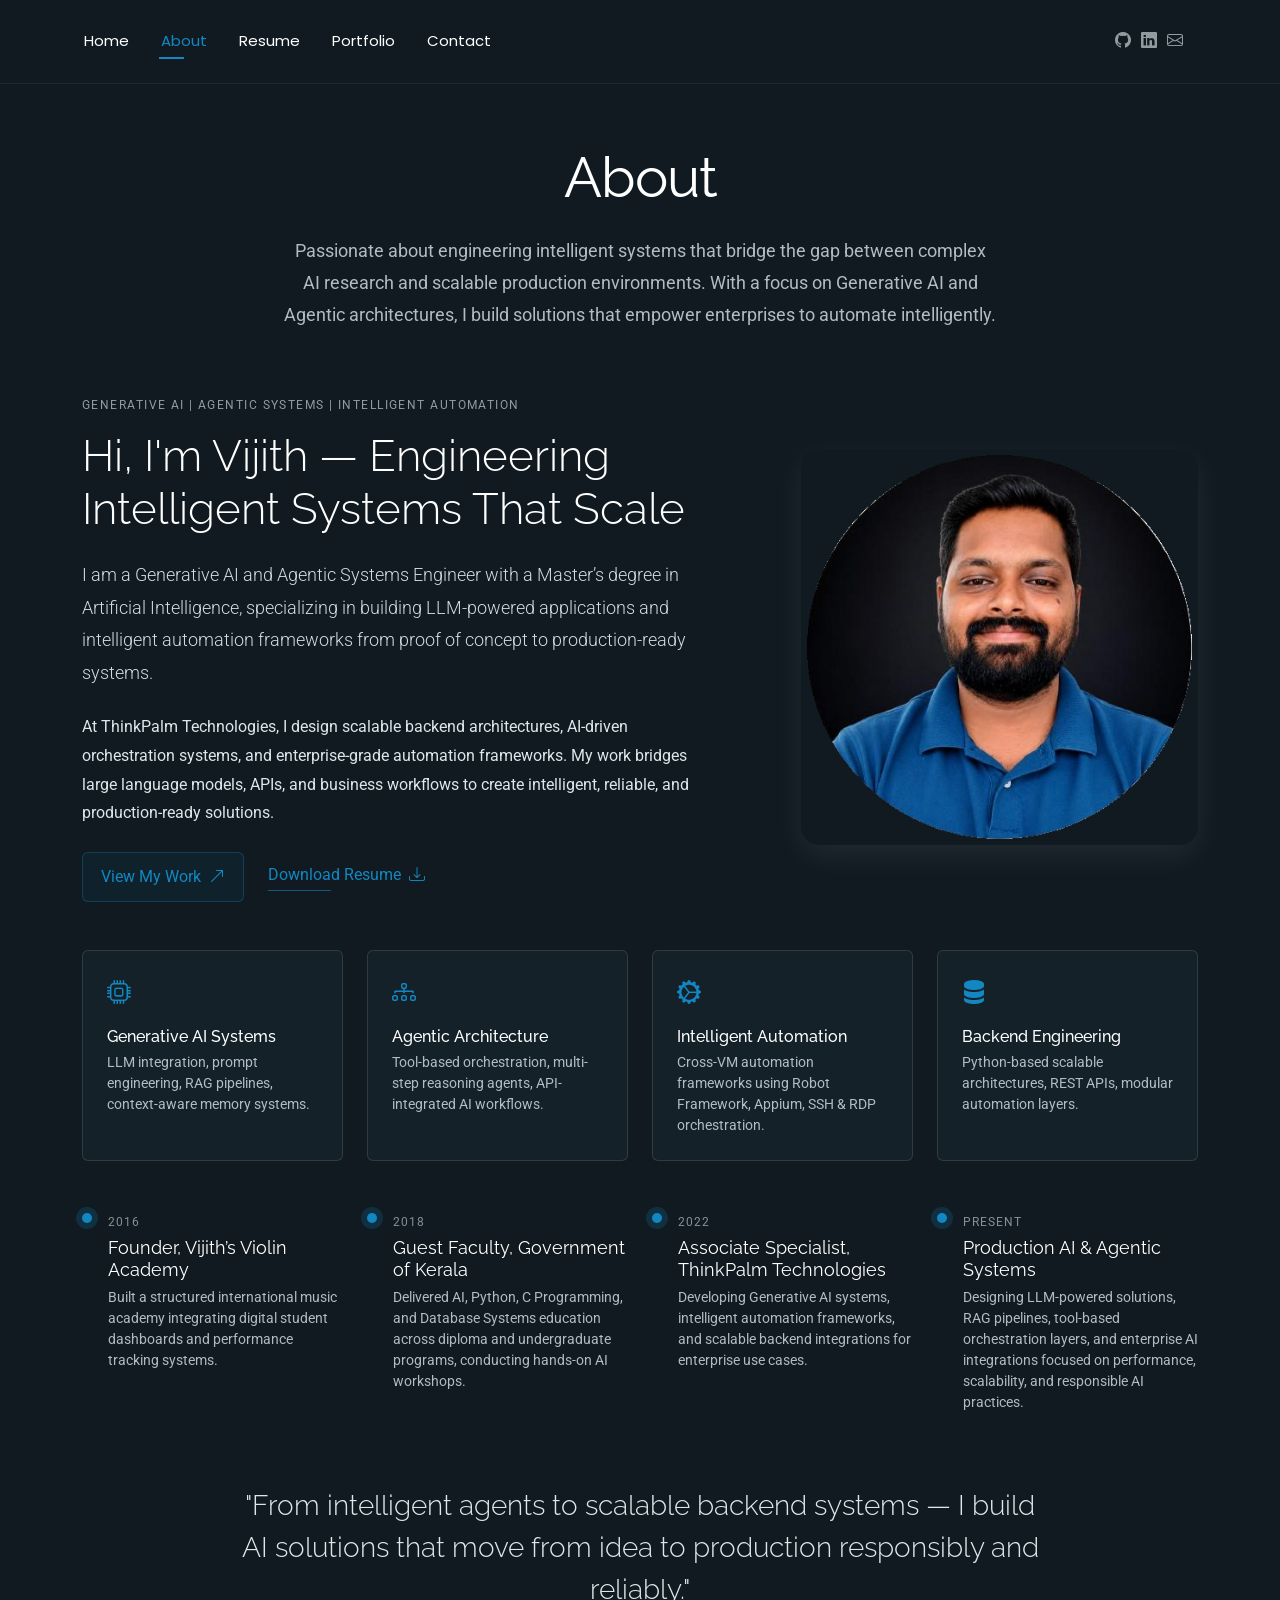
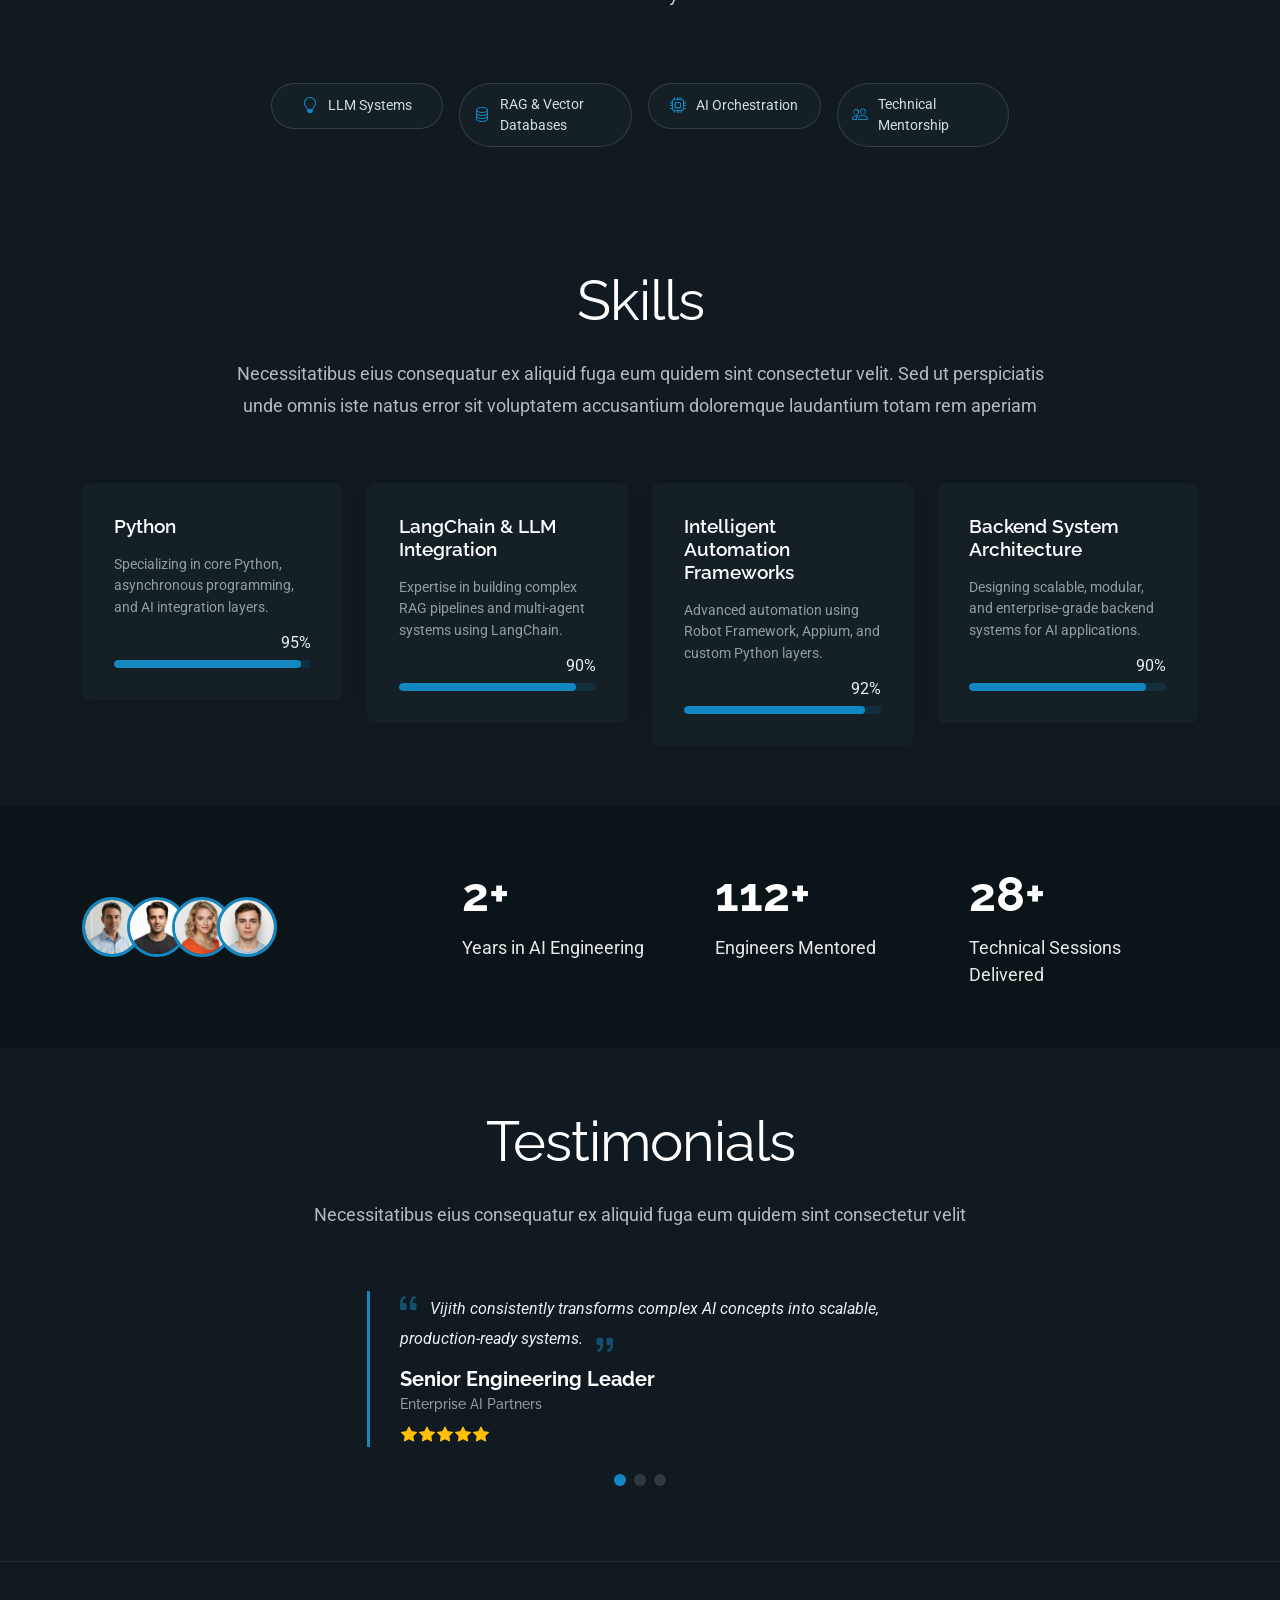
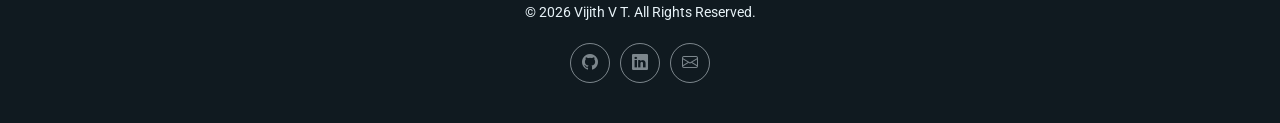
==== commit cc40875f: "Projects" ====
--- a/about.html
+++ b/about.html
@@ -109,7 +109,7 @@
 
           <div class="col-lg-5" data-aos="zoom-in" data-aos-delay="250">
             <figure class="profile-figure text-center text-lg-end">
-              <img src="assets/img/profile/vijith-profile.jpg" alt="Vijith V T – Generative AI Engineer"
+              <img src="assets/img/profile/vijith-profile-circle.png" alt="Vijith V T – Generative AI Engineer"
                 class="img-fluid profile-photo">
             </figure>
           </div>
@@ -487,4 +487,4 @@
 
 </body>
 
-</html>+</html>
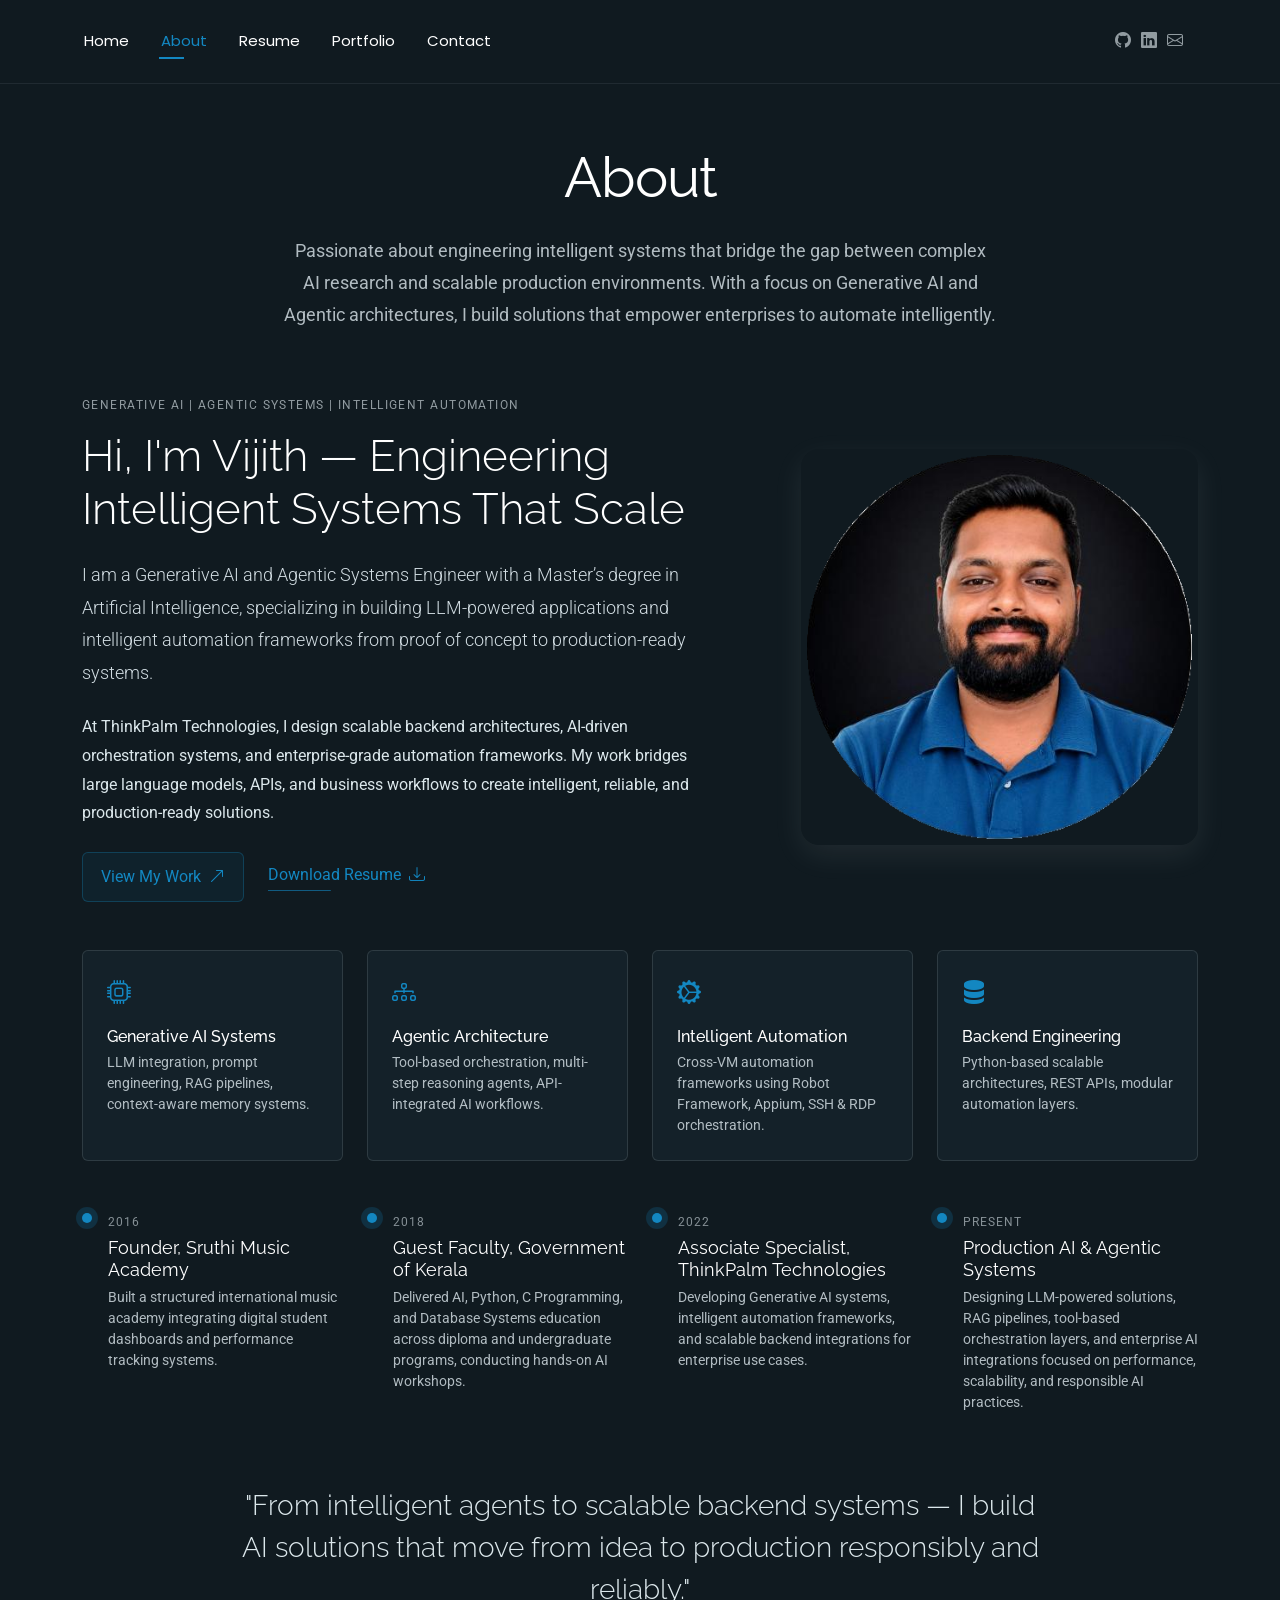
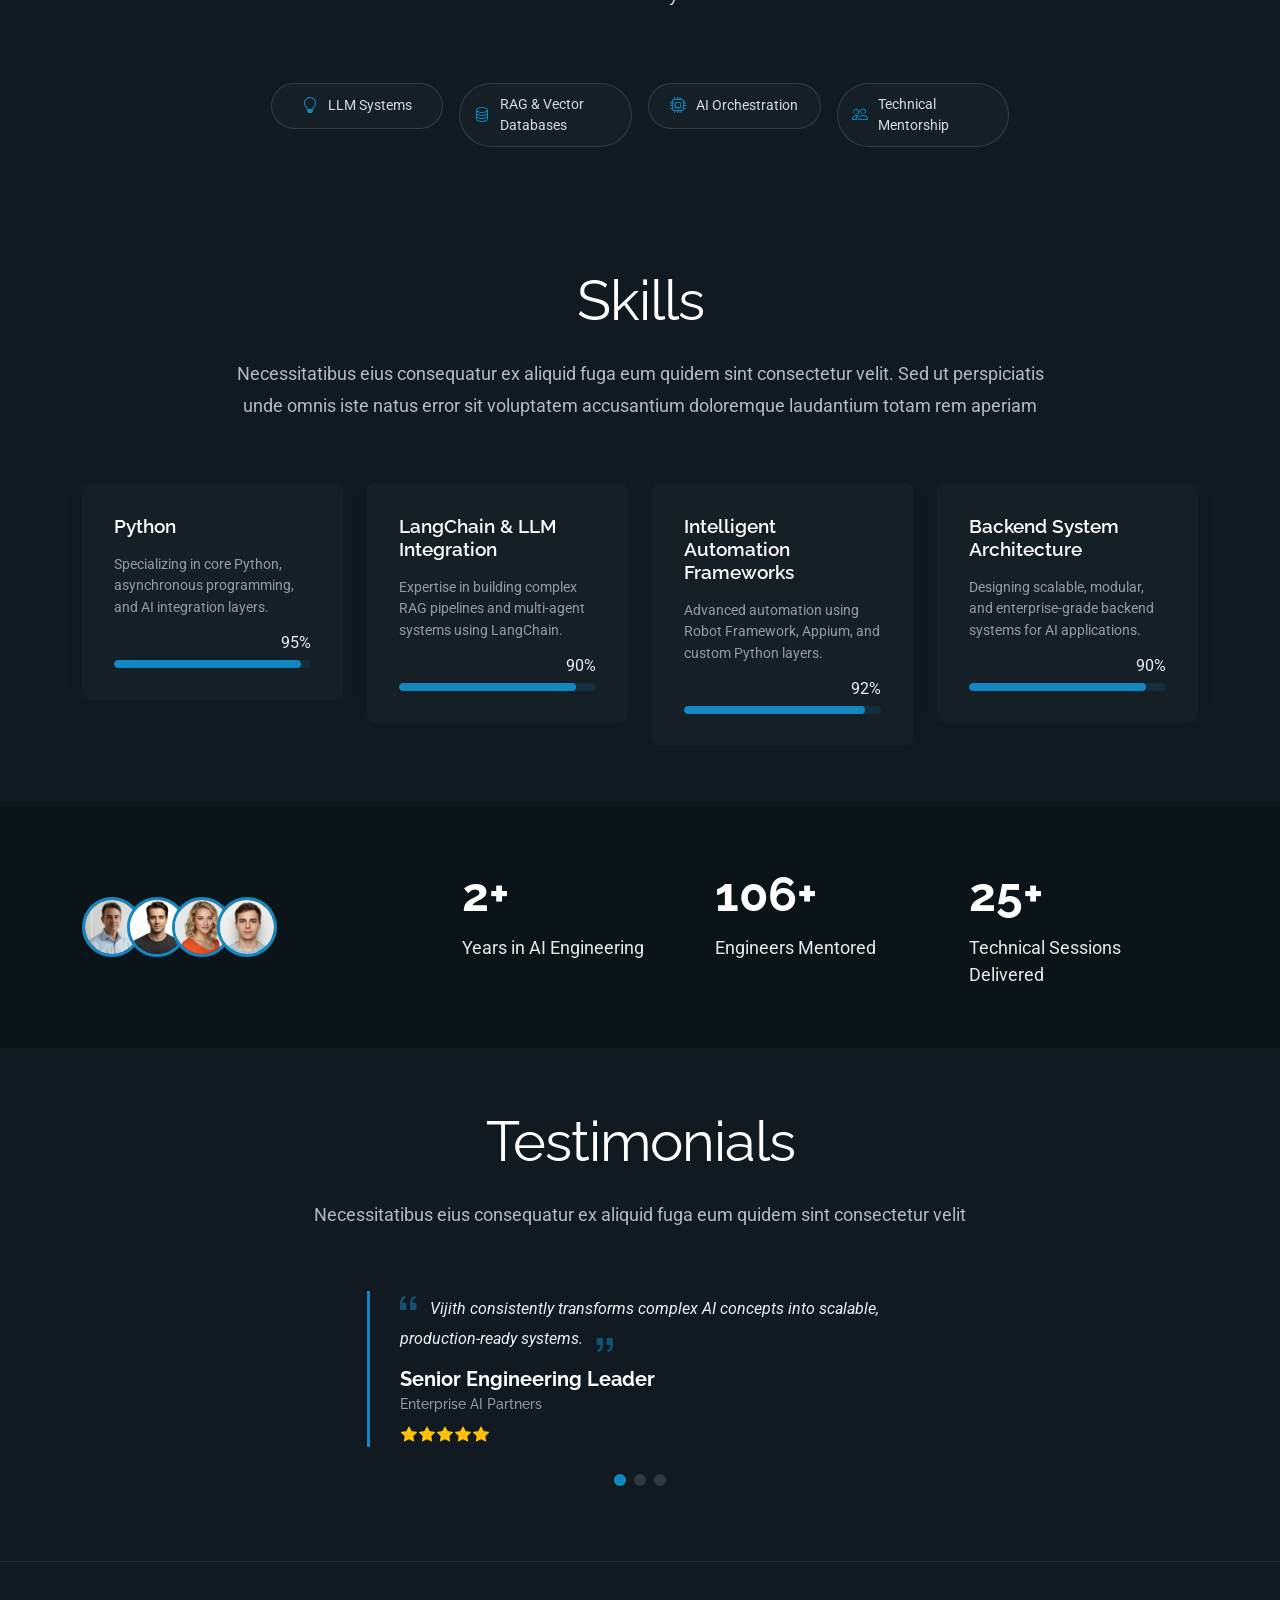
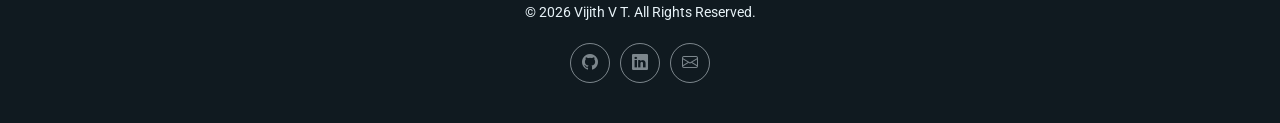
==== commit 38631123: "Projects" ====
--- a/about.html
+++ b/about.html
@@ -158,7 +158,7 @@
               <article class="timeline-item">
                 <span class="dot"></span>
                 <time>2016</time>
-                <h4>Founder, Vijith’s Violin Academy</h4>
+                <h4>Founder, Sruthi Music Academy</h4>
                 <p>Built a structured international music academy integrating digital student dashboards and performance
                   tracking systems.</p>
               </article>
--- a/assets/css/main.css
+++ b/assets/css/main.css
@@ -2324,6 +2324,13 @@
   margin-bottom: 10px;
 }
 
+.portfolio .portfolio-card .portfolio-info p.text-muted {
+  color: color-mix(in srgb, var(--default-color), #fff 45%) !important;
+  line-height: 1.7;
+  margin-top: 14px !important;
+  margin-bottom: 16px;
+}
+
 .portfolio .portfolio-card .portfolio-info .portfolio-tags {
   display: flex;
   flex-wrap: wrap;
@@ -2853,4 +2860,4 @@
 
 .contact .contact-form .btn:hover {
   background-color: color-mix(in srgb, var(--surface-color), transparent 70%);
-}+}
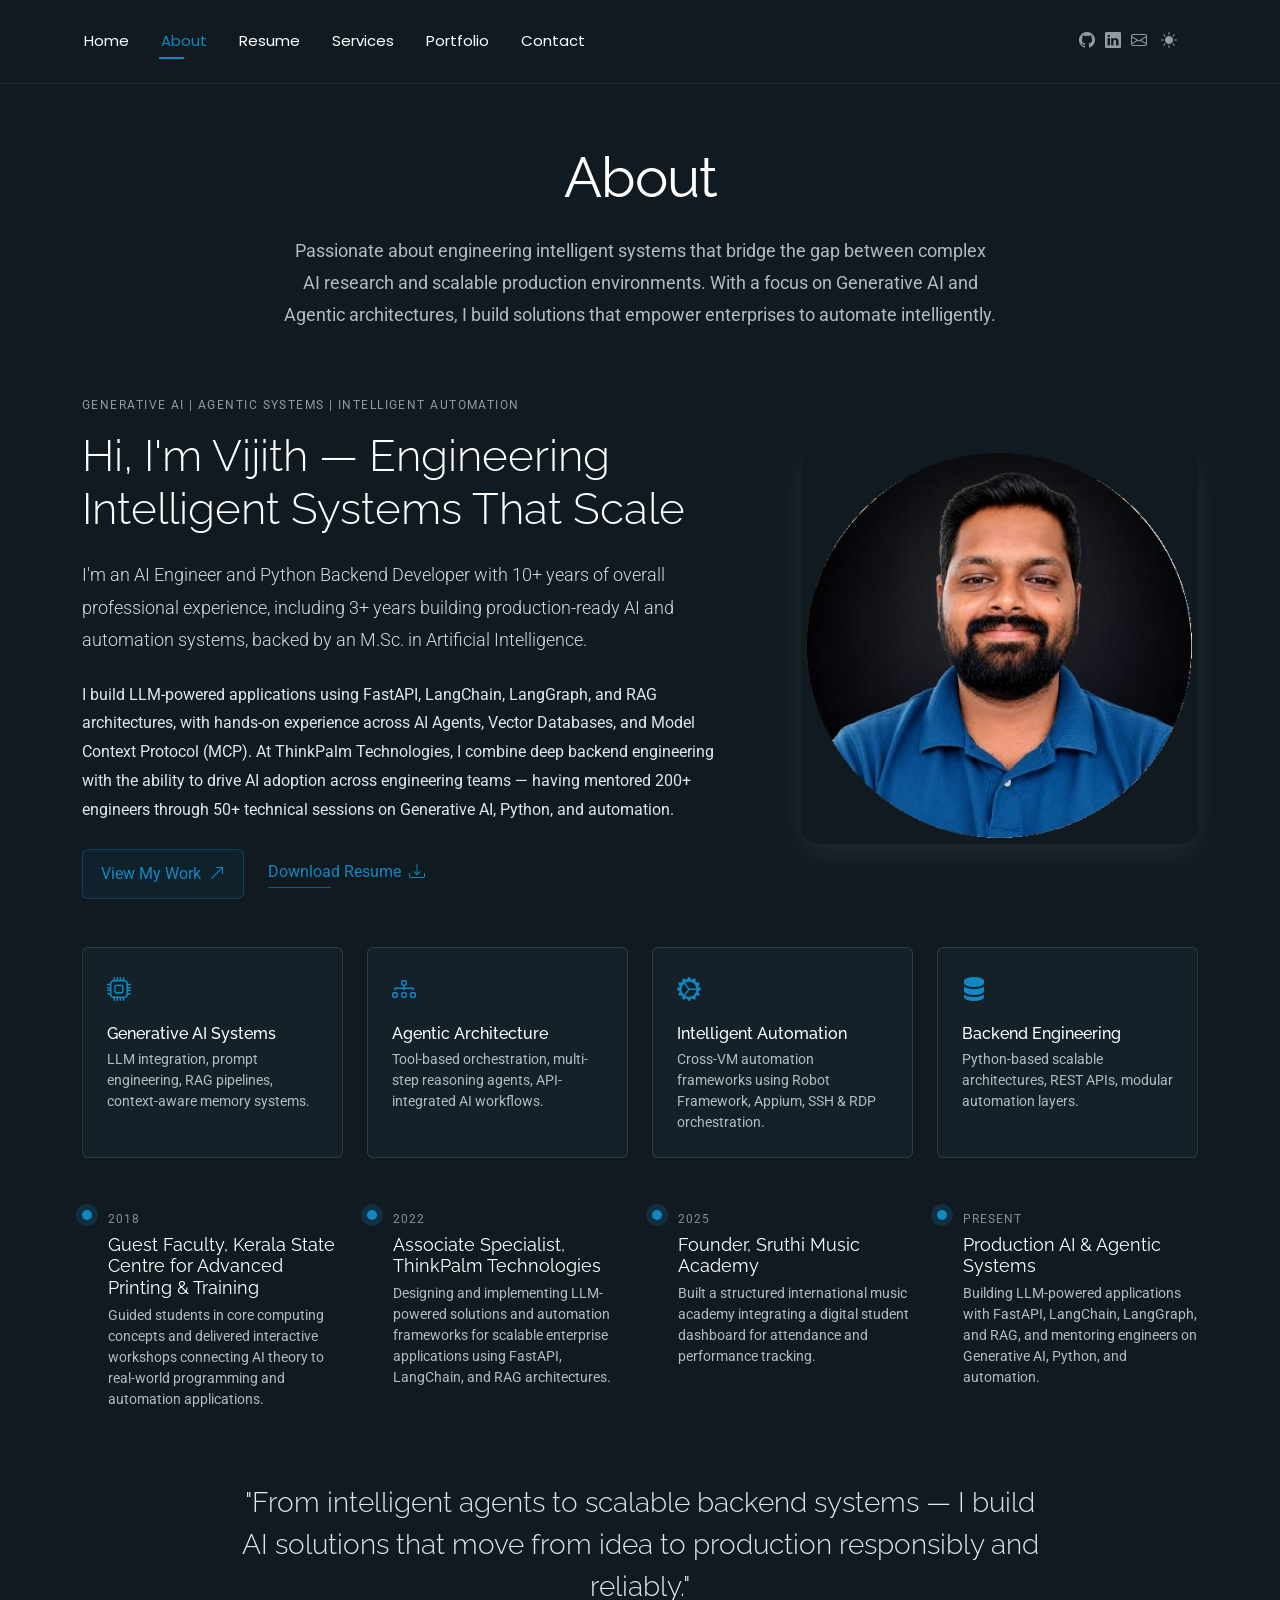
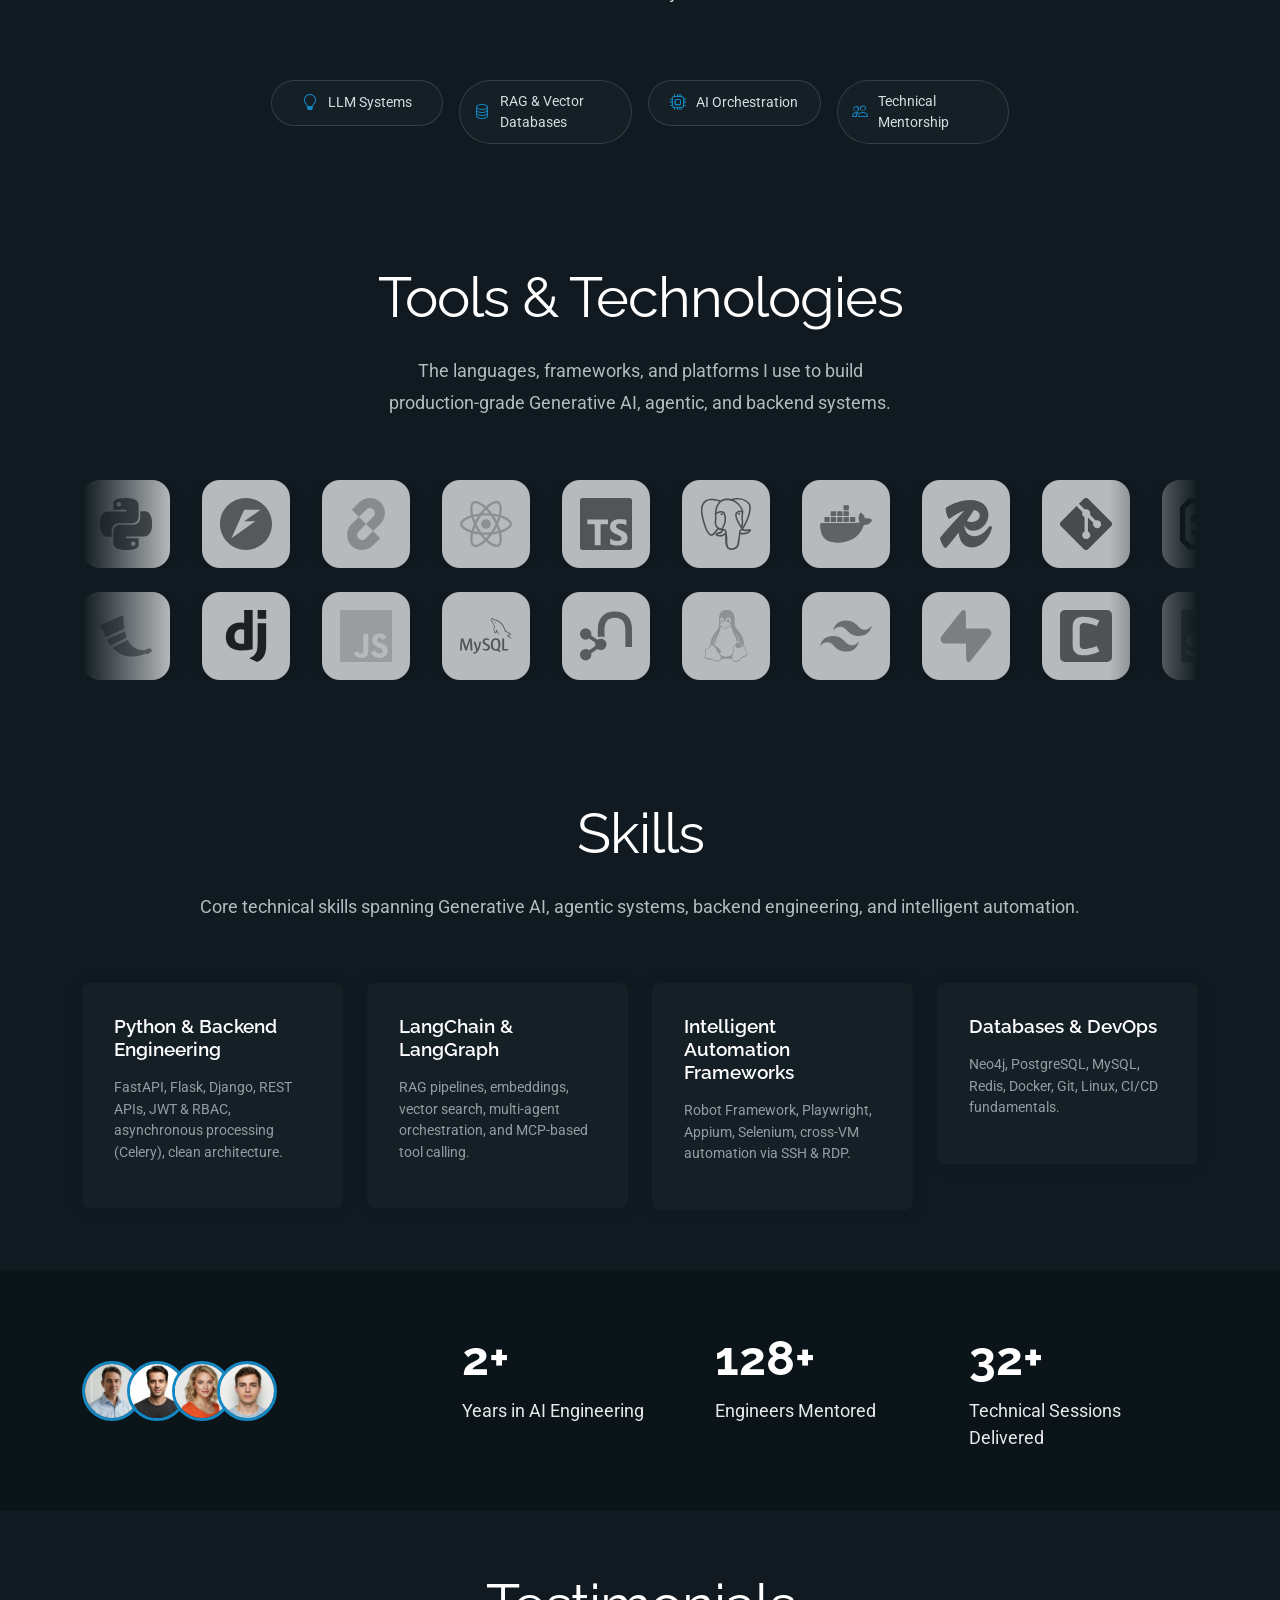
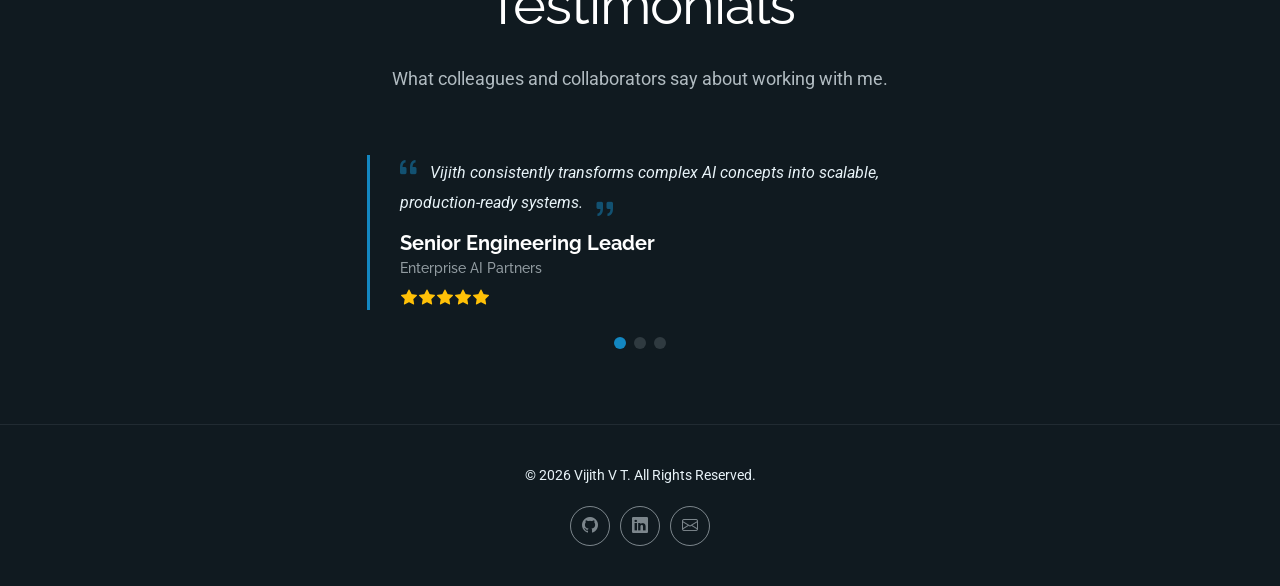
==== commit 05720ccd: "Sync content with latest resume, add dark/light theme, tech marquee, and QA pass Updates hero, resum" ====
--- a/about.html
+++ b/about.html
@@ -2,6 +2,7 @@
 <html lang="en">
 
 <head>
+  <script>(function () { try { if (localStorage.getItem('theme') === 'light') { document.documentElement.setAttribute('data-theme', 'light'); } } catch (e) {} })();</script>
   <meta charset="utf-8">
   <meta content="width=device-width, initial-scale=1.0" name="viewport">
   <title>About | Vijith V T – Generative AI & Agentic Systems Engineer</title>
@@ -49,6 +50,7 @@
           <li><a href="index.html">Home</a></li>
           <li><a href="about.html" class="active">About</a></li>
           <li><a href="resume.html">Resume</a></li>
+          <li><a href="services.html">Services</a></li>
           <li><a href="portfolio.html">Portfolio</a></li>
           <li><a href="contact.html">Contact</a></li>
         </ul>
@@ -59,6 +61,9 @@
         <a href="https://github.com/vijithvt" class="github"><i class="bi bi-github"></i></a>
         <a href="https://www.linkedin.com/in/vijithvt" class="linkedin"><i class="bi bi-linkedin"></i></a>
         <a href="mailto:vijith.vt.ai@gmail.com" class="email"><i class="bi bi-envelope"></i></a>
+        <button id="theme-toggle" type="button" class="theme-toggle" aria-label="Toggle light and dark theme">
+          <i class="bi bi-sun-fill"></i>
+        </button>
       </div>
 
     </div>
@@ -86,14 +91,16 @@
               <span class="eyebrow">Generative AI | Agentic Systems | Intelligent Automation</span>
               <h2 class="headline">Hi, I'm Vijith — Engineering Intelligent Systems That Scale</h2>
               <p class="lead">
-                I am a Generative AI and Agentic Systems Engineer with a Master’s degree in Artificial Intelligence,
-                specializing in building LLM-powered applications and intelligent automation frameworks from proof of
-                concept to production-ready systems.
+                I'm an AI Engineer and Python Backend Developer with 10+ years of overall professional experience,
+                including 3+ years building production-ready AI and automation systems, backed by an M.Sc. in
+                Artificial Intelligence.
               </p>
               <p>
-                At ThinkPalm Technologies, I design scalable backend architectures, AI-driven orchestration systems, and
-                enterprise-grade automation frameworks. My work bridges large language models, APIs, and business
-                workflows to create intelligent, reliable, and production-ready solutions.
+                I build LLM-powered applications using FastAPI, LangChain, LangGraph, and RAG architectures, with
+                hands-on experience across AI Agents, Vector Databases, and Model Context Protocol (MCP). At
+                ThinkPalm Technologies, I combine deep backend engineering with the ability to drive AI adoption
+                across engineering teams — having mentored 200+ engineers through 50+ technical sessions on
+                Generative AI, Python, and automation.
               </p>
 
               <div class="cta-group">
@@ -157,28 +164,28 @@
             <div class="col-md-6 col-lg-3" data-aos="fade-up" data-aos-delay="120">
               <article class="timeline-item">
                 <span class="dot"></span>
-                <time>2016</time>
-                <h4>Founder, Sruthi Music Academy</h4>
-                <p>Built a structured international music academy integrating digital student dashboards and performance
-                  tracking systems.</p>
+                <time>2018</time>
+                <h4>Guest Faculty, Kerala State Centre for Advanced Printing & Training</h4>
+                <p>Guided students in core computing concepts and delivered interactive workshops connecting AI
+                  theory to real-world programming and automation applications.</p>
               </article>
             </div>
             <div class="col-md-6 col-lg-3" data-aos="fade-up" data-aos-delay="180">
-              <article class="timeline-item">
-                <span class="dot"></span>
-                <time>2018</time>
-                <h4>Guest Faculty, Government of Kerala</h4>
-                <p>Delivered AI, Python, C Programming, and Database Systems education across diploma and undergraduate
-                  programs, conducting hands-on AI workshops.</p>
-              </article>
-            </div>
-            <div class="col-md-6 col-lg-3" data-aos="fade-up" data-aos-delay="240">
               <article class="timeline-item">
                 <span class="dot"></span>
                 <time>2022</time>
                 <h4>Associate Specialist, ThinkPalm Technologies</h4>
-                <p>Developing Generative AI systems, intelligent automation frameworks, and scalable backend
-                  integrations for enterprise use cases.</p>
+                <p>Designing and implementing LLM-powered solutions and automation frameworks for scalable enterprise
+                  applications using FastAPI, LangChain, and RAG architectures.</p>
+              </article>
+            </div>
+            <div class="col-md-6 col-lg-3" data-aos="fade-up" data-aos-delay="240">
+              <article class="timeline-item">
+                <span class="dot"></span>
+                <time>2025</time>
+                <h4>Founder, Sruthi Music Academy</h4>
+                <p>Built a structured international music academy integrating a digital student dashboard for
+                  attendance and performance tracking.</p>
               </article>
             </div>
             <div class="col-md-6 col-lg-3" data-aos="fade-up" data-aos-delay="300">
@@ -186,8 +193,8 @@
                 <span class="dot"></span>
                 <time>Present</time>
                 <h4>Production AI & Agentic Systems</h4>
-                <p>Designing LLM-powered solutions, RAG pipelines, tool-based orchestration layers, and enterprise AI
-                  integrations focused on performance, scalability, and responsible AI practices.</p>
+                <p>Building LLM-powered applications with FastAPI, LangChain, LangGraph, and RAG, and mentoring
+                  engineers on Generative AI, Python, and automation.</p>
               </article>
             </div>
           </div>
@@ -234,65 +241,157 @@
 
     </section><!-- /About Section -->
 
+    <!-- Tech Stack Marquee Section -->
+    <section id="tech-stack" class="tech-stack tech-marquee-section section">
+
+      <div class="container section-title" data-aos="fade-up">
+        <h2>Tools & Technologies</h2>
+        <p>The languages, frameworks, and platforms I use to build production-grade Generative AI, agentic, and
+          backend systems.</p>
+      </div>
+
+      <div class="container" data-aos="fade-up" data-aos-delay="100">
+
+        <div class="tech-marquee">
+          <div class="tech-marquee-track">
+            <div class="tech-logo-chip" title="Python"><img src="assets/img/tech/python.svg" alt="Python"
+                loading="lazy"></div>
+            <div class="tech-logo-chip" title="FastAPI"><img src="assets/img/tech/fastapi.svg" alt="FastAPI"
+                loading="lazy"></div>
+            <div class="tech-logo-chip" title="LangChain"><img src="assets/img/tech/langchain.svg" alt="LangChain"
+                loading="lazy"></div>
+            <div class="tech-logo-chip" title="React"><img src="assets/img/tech/react.svg" alt="React"
+                loading="lazy"></div>
+            <div class="tech-logo-chip" title="TypeScript"><img src="assets/img/tech/typescript.svg"
+                alt="TypeScript" loading="lazy"></div>
+            <div class="tech-logo-chip" title="PostgreSQL"><img src="assets/img/tech/postgresql.svg"
+                alt="PostgreSQL" loading="lazy"></div>
+            <div class="tech-logo-chip" title="Docker"><img src="assets/img/tech/docker.svg" alt="Docker"
+                loading="lazy"></div>
+            <div class="tech-logo-chip" title="Redis"><img src="assets/img/tech/redis.svg" alt="Redis"
+                loading="lazy"></div>
+            <div class="tech-logo-chip" title="Git"><img src="assets/img/tech/git.svg" alt="Git" loading="lazy">
+            </div>
+            <div class="tech-logo-chip" title="Robot Framework"><img src="assets/img/tech/robotframework.svg"
+                alt="Robot Framework" loading="lazy"></div>
+            <!-- duplicate set for seamless loop -->
+            <div class="tech-logo-chip" title="Python"><img src="assets/img/tech/python.svg" alt="Python"
+                loading="lazy"></div>
+            <div class="tech-logo-chip" title="FastAPI"><img src="assets/img/tech/fastapi.svg" alt="FastAPI"
+                loading="lazy"></div>
+            <div class="tech-logo-chip" title="LangChain"><img src="assets/img/tech/langchain.svg" alt="LangChain"
+                loading="lazy"></div>
+            <div class="tech-logo-chip" title="React"><img src="assets/img/tech/react.svg" alt="React"
+                loading="lazy"></div>
+            <div class="tech-logo-chip" title="TypeScript"><img src="assets/img/tech/typescript.svg"
+                alt="TypeScript" loading="lazy"></div>
+            <div class="tech-logo-chip" title="PostgreSQL"><img src="assets/img/tech/postgresql.svg"
+                alt="PostgreSQL" loading="lazy"></div>
+            <div class="tech-logo-chip" title="Docker"><img src="assets/img/tech/docker.svg" alt="Docker"
+                loading="lazy"></div>
+            <div class="tech-logo-chip" title="Redis"><img src="assets/img/tech/redis.svg" alt="Redis"
+                loading="lazy"></div>
+            <div class="tech-logo-chip" title="Git"><img src="assets/img/tech/git.svg" alt="Git" loading="lazy">
+            </div>
+            <div class="tech-logo-chip" title="Robot Framework"><img src="assets/img/tech/robotframework.svg"
+                alt="Robot Framework" loading="lazy"></div>
+          </div>
+        </div>
+
+        <div class="tech-marquee tech-marquee-reverse">
+          <div class="tech-marquee-track">
+            <div class="tech-logo-chip" title="Flask"><img src="assets/img/tech/flask.svg" alt="Flask"
+                loading="lazy"></div>
+            <div class="tech-logo-chip" title="Django"><img src="assets/img/tech/django.svg" alt="Django"
+                loading="lazy"></div>
+            <div class="tech-logo-chip" title="JavaScript"><img src="assets/img/tech/javascript.svg"
+                alt="JavaScript" loading="lazy"></div>
+            <div class="tech-logo-chip" title="MySQL"><img src="assets/img/tech/mysql.svg" alt="MySQL"
+                loading="lazy"></div>
+            <div class="tech-logo-chip" title="Neo4j"><img src="assets/img/tech/neo4j.svg" alt="Neo4j"
+                loading="lazy"></div>
+            <div class="tech-logo-chip" title="Linux"><img src="assets/img/tech/linux.svg" alt="Linux"
+                loading="lazy"></div>
+            <div class="tech-logo-chip" title="Tailwind CSS"><img src="assets/img/tech/tailwindcss.svg"
+                alt="Tailwind CSS" loading="lazy"></div>
+            <div class="tech-logo-chip" title="Supabase"><img src="assets/img/tech/supabase.svg" alt="Supabase"
+                loading="lazy"></div>
+            <div class="tech-logo-chip" title="Celery"><img src="assets/img/tech/celery.svg" alt="Celery"
+                loading="lazy"></div>
+            <div class="tech-logo-chip" title="Selenium"><img src="assets/img/tech/selenium.svg" alt="Selenium"
+                loading="lazy"></div>
+            <div class="tech-logo-chip" title="Vercel"><img src="assets/img/tech/vercel.svg" alt="Vercel"
+                loading="lazy"></div>
+            <!-- duplicate set for seamless loop -->
+            <div class="tech-logo-chip" title="Flask"><img src="assets/img/tech/flask.svg" alt="Flask"
+                loading="lazy"></div>
+            <div class="tech-logo-chip" title="Django"><img src="assets/img/tech/django.svg" alt="Django"
+                loading="lazy"></div>
+            <div class="tech-logo-chip" title="JavaScript"><img src="assets/img/tech/javascript.svg"
+                alt="JavaScript" loading="lazy"></div>
+            <div class="tech-logo-chip" title="MySQL"><img src="assets/img/tech/mysql.svg" alt="MySQL"
+                loading="lazy"></div>
+            <div class="tech-logo-chip" title="Neo4j"><img src="assets/img/tech/neo4j.svg" alt="Neo4j"
+                loading="lazy"></div>
+            <div class="tech-logo-chip" title="Linux"><img src="assets/img/tech/linux.svg" alt="Linux"
+                loading="lazy"></div>
+            <div class="tech-logo-chip" title="Tailwind CSS"><img src="assets/img/tech/tailwindcss.svg"
+                alt="Tailwind CSS" loading="lazy"></div>
+            <div class="tech-logo-chip" title="Supabase"><img src="assets/img/tech/supabase.svg" alt="Supabase"
+                loading="lazy"></div>
+            <div class="tech-logo-chip" title="Celery"><img src="assets/img/tech/celery.svg" alt="Celery"
+                loading="lazy"></div>
+            <div class="tech-logo-chip" title="Selenium"><img src="assets/img/tech/selenium.svg" alt="Selenium"
+                loading="lazy"></div>
+            <div class="tech-logo-chip" title="Vercel"><img src="assets/img/tech/vercel.svg" alt="Vercel"
+                loading="lazy"></div>
+          </div>
+        </div>
+
+      </div>
+
+    </section><!-- /Tech Stack Marquee Section -->
+
     <!-- Skills Section -->
     <section id="skills" class="skills section">
 
       <!-- Section Title -->
       <div class="container section-title" data-aos="fade-up">
         <h2>Skills</h2>
-        <p>Necessitatibus eius consequatur ex aliquid fuga eum quidem sint consectetur velit. Sed ut perspiciatis unde
-          omnis iste natus error sit voluptatem accusantium doloremque laudantium totam rem aperiam</p>
+        <p>Core technical skills spanning Generative AI, agentic systems, backend engineering, and intelligent
+          automation.</p>
       </div><!-- End Section Title -->
 
       <div class="container" data-aos="fade-up" data-aos-delay="100">
 
-        <div class="row g-4 skills-animation">
+        <div class="row g-4">
 
           <div class="col-md-6 col-lg-3" data-aos="fade-up" data-aos-delay="100">
             <div class="skill-box">
-              <h3>Python</h3>
-              <p>Specializing in core Python, asynchronous programming, and AI integration layers.</p>
-              <span class="text-end d-block">95%</span>
-              <div class="progress">
-                <div class="progress-bar" role="progressbar" aria-valuenow="95" aria-valuemin="0" aria-valuemax="100">
-                </div>
-              </div>
+              <h3>Python & Backend Engineering</h3>
+              <p>FastAPI, Flask, Django, REST APIs, JWT & RBAC, asynchronous processing (Celery), clean architecture.
+              </p>
             </div>
           </div>
 
           <div class="col-md-6 col-lg-3" data-aos="fade-up" data-aos-delay="200">
             <div class="skill-box">
-              <h3>LangChain & LLM Integration</h3>
-              <p>Expertise in building complex RAG pipelines and multi-agent systems using LangChain.</p>
-              <span class="text-end d-block">90%</span>
-              <div class="progress">
-                <div class="progress-bar" role="progressbar" aria-valuenow="90" aria-valuemin="0" aria-valuemax="100">
-                </div>
-              </div>
+              <h3>LangChain & LangGraph</h3>
+              <p>RAG pipelines, embeddings, vector search, multi-agent orchestration, and MCP-based tool calling.</p>
             </div>
           </div>
 
           <div class="col-md-6 col-lg-3" data-aos="fade-up" data-aos-delay="300">
             <div class="skill-box">
               <h3>Intelligent Automation Frameworks</h3>
-              <p>Advanced automation using Robot Framework, Appium, and custom Python layers.</p>
-              <span class="text-end d-block">92%</span>
-              <div class="progress">
-                <div class="progress-bar" role="progressbar" aria-valuenow="92" aria-valuemin="0" aria-valuemax="100">
-                </div>
-              </div>
+              <p>Robot Framework, Playwright, Appium, Selenium, cross-VM automation via SSH & RDP.</p>
             </div>
           </div>
 
           <div class="col-md-6 col-lg-3" data-aos="fade-up" data-aos-delay="400">
             <div class="skill-box">
-              <h3>Backend System Architecture</h3>
-              <p>Designing scalable, modular, and enterprise-grade backend systems for AI applications.</p>
-              <span class="text-end d-block">90%</span>
-              <div class="progress">
-                <div class="progress-bar" role="progressbar" aria-valuenow="90" aria-valuemin="0" aria-valuemax="100">
-                </div>
-              </div>
+              <h3>Databases & DevOps</h3>
+              <p>Neo4j, PostgreSQL, MySQL, Redis, Docker, Git, Linux, CI/CD fundamentals.</p>
             </div>
           </div>
 
@@ -349,7 +448,7 @@
       <!-- Section Title -->
       <div class="container section-title" data-aos="fade-up">
         <h2>Testimonials</h2>
-        <p>Necessitatibus eius consequatur ex aliquid fuga eum quidem sint consectetur velit</p>
+        <p>What colleagues and collaborators say about working with me.</p>
       </div><!-- End Section Title -->
 
       <div class="container" data-aos="fade-up" data-aos-delay="100">
--- a/assets/css/main.css
+++ b/assets/css/main.css
@@ -23,10 +23,42 @@
   /* Color for headings, subheadings and title throughout the website */
   --accent-color: #1387c1;
   /* Accent color that represents your brand on the website. It's used for buttons, links, and other elements that need to stand out */
+  --accent-color-alt: #7c5cff;
+  /* Secondary accent (violet) used for gradients and highlights alongside the primary accent */
   --surface-color: #141f26;
   /* The surface color is used as a background of boxed elements within sections, such as cards, icon boxes, or other elements that require a visual separation from the global background. */
   --contrast-color: #ffffff;
   /* Contrast color for text, ensuring readability against backgrounds of accent, heading, or default colors. */
+}
+
+/* Light theme override - activated via data-theme="light" on <html>, toggled by #theme-toggle */
+:root[data-theme="light"] {
+  --background-color: #f7f9fb;
+  --default-color: #2b3a42;
+  --heading-color: #0f2430;
+  --accent-color: #0e6f9e;
+  --accent-color-alt: #6a3fd6;
+  --surface-color: #ffffff;
+  --contrast-color: #ffffff;
+  --nav-color: #0f2430;
+  --nav-hover-color: #0e6f9e;
+  --nav-mobile-background-color: #ffffff;
+  --nav-dropdown-background-color: #ffffff;
+  --nav-dropdown-color: #2b3a42;
+  --nav-dropdown-hover-color: #0e6f9e;
+}
+
+:root[data-theme="light"] .light-background {
+  --background-color: #eef3f6;
+  --surface-color: #ffffff;
+}
+
+:root[data-theme="light"] .dark-background {
+  --background-color: #0f2430;
+  --default-color: #ffffff;
+  --heading-color: #ffffff;
+  --surface-color: #17303c;
+  --contrast-color: #ffffff;
 }
 
 /* Nav Menu Colors - The following color variables are used specifically for the navigation menu. They are separate from the global colors to allow for more customization options */
@@ -214,6 +246,26 @@
 ------------------------------*/
 .scrolled .header {
   --background-color: rgba(16, 26, 32, 0.9);
+}
+
+:root[data-theme="light"] .scrolled .header {
+  --background-color: rgba(255, 255, 255, 0.92);
+}
+
+/* Theme toggle button */
+.header .theme-toggle {
+  background: none;
+  border: none;
+  padding-left: 10px;
+  color: color-mix(in srgb, var(--default-color), transparent 40%);
+  font-size: 16px;
+  line-height: 0;
+  cursor: pointer;
+  transition: 0.3s;
+}
+
+.header .theme-toggle:hover {
+  color: var(--accent-color);
 }
 
 /*--------------------------------------------------------------
@@ -1208,6 +1260,12 @@
   padding: 2rem;
   border-radius: 8px;
   box-shadow: 0 0 20px rgba(0, 0, 0, 0.05);
+  transition: transform 0.3s ease, box-shadow 0.3s ease;
+}
+
+.skills .skill-box:hover {
+  transform: translateY(-6px);
+  box-shadow: 0 15px 30px rgba(0, 0, 0, 0.12);
 }
 
 .skills .skill-box h3 {
@@ -2325,7 +2383,8 @@
 }
 
 .portfolio .portfolio-card .portfolio-info p.text-muted {
-  color: color-mix(in srgb, var(--default-color), #fff 45%) !important;
+  color: var(--default-color) !important;
+  opacity: 0.75;
   line-height: 1.7;
   margin-top: 14px !important;
   margin-bottom: 16px;
@@ -2343,6 +2402,28 @@
   border-radius: 20px;
   background-color: color-mix(in srgb, var(--accent-color), transparent 90%);
   color: var(--accent-color);
+  transition: background-color 0.3s ease, color 0.3s ease;
+}
+
+.portfolio .portfolio-card .portfolio-info .portfolio-tags span:hover {
+  background-color: var(--accent-color);
+  color: var(--contrast-color);
+}
+
+.portfolio .portfolio-card .portfolio-img.portfolio-img-placeholder {
+  display: flex;
+  align-items: center;
+  justify-content: center;
+  aspect-ratio: 16 / 10;
+  background: linear-gradient(135deg,
+      color-mix(in srgb, var(--accent-color), transparent 78%),
+      color-mix(in srgb, var(--accent-color), transparent 92%));
+}
+
+.portfolio .portfolio-card .portfolio-img.portfolio-img-placeholder i {
+  font-size: 3.5rem;
+  color: var(--accent-color);
+  opacity: 0.85;
 }
 
 .portfolio .btn-primary {
@@ -2861,3 +2942,103 @@
 .contact .contact-form .btn:hover {
   background-color: color-mix(in srgb, var(--surface-color), transparent 70%);
 }
+
+/*--------------------------------------------------------------
+# Tech Stack Marquee
+--------------------------------------------------------------*/
+.tech-marquee-section .section-title p {
+  max-width: 700px;
+  margin-left: auto;
+  margin-right: auto;
+}
+
+.tech-marquee {
+  position: relative;
+  overflow: hidden;
+  -webkit-mask-image: linear-gradient(90deg, transparent 0%, #000 8%, #000 92%, transparent 100%);
+  mask-image: linear-gradient(90deg, transparent 0%, #000 8%, #000 92%, transparent 100%);
+}
+
+.tech-marquee + .tech-marquee {
+  margin-top: 1.5rem;
+}
+
+.tech-marquee-track {
+  display: flex;
+  align-items: center;
+  gap: 2rem;
+  width: max-content;
+  animation: tech-marquee-scroll-left 32s linear infinite;
+}
+
+.tech-marquee.tech-marquee-reverse .tech-marquee-track {
+  animation-name: tech-marquee-scroll-right;
+  animation-duration: 36s;
+}
+
+.tech-marquee:hover .tech-marquee-track {
+  animation-play-state: paused;
+}
+
+.tech-logo-chip {
+  flex: 0 0 auto;
+  width: 88px;
+  height: 88px;
+  border-radius: 18px;
+  background-color: #ffffff;
+  display: flex;
+  align-items: center;
+  justify-content: center;
+  padding: 18px;
+  box-shadow: 0 4px 14px rgba(0, 0, 0, 0.18);
+  filter: grayscale(100%);
+  opacity: 0.7;
+  transition: filter 0.3s ease, opacity 0.3s ease, transform 0.3s ease, box-shadow 0.3s ease;
+}
+
+.tech-logo-chip img {
+  width: 100%;
+  height: 100%;
+  object-fit: contain;
+}
+
+.tech-logo-chip:hover {
+  filter: grayscale(0%);
+  opacity: 1;
+  transform: translateY(-6px);
+  box-shadow: 0 10px 24px rgba(0, 0, 0, 0.28);
+}
+
+@keyframes tech-marquee-scroll-left {
+  from {
+    transform: translateX(0);
+  }
+
+  to {
+    transform: translateX(-50%);
+  }
+}
+
+@keyframes tech-marquee-scroll-right {
+  from {
+    transform: translateX(-50%);
+  }
+
+  to {
+    transform: translateX(0);
+  }
+}
+
+@media (prefers-reduced-motion: reduce) {
+  .tech-marquee-track {
+    animation: none;
+  }
+}
+
+@media (max-width: 575px) {
+  .tech-logo-chip {
+    width: 68px;
+    height: 68px;
+    padding: 14px;
+  }
+}
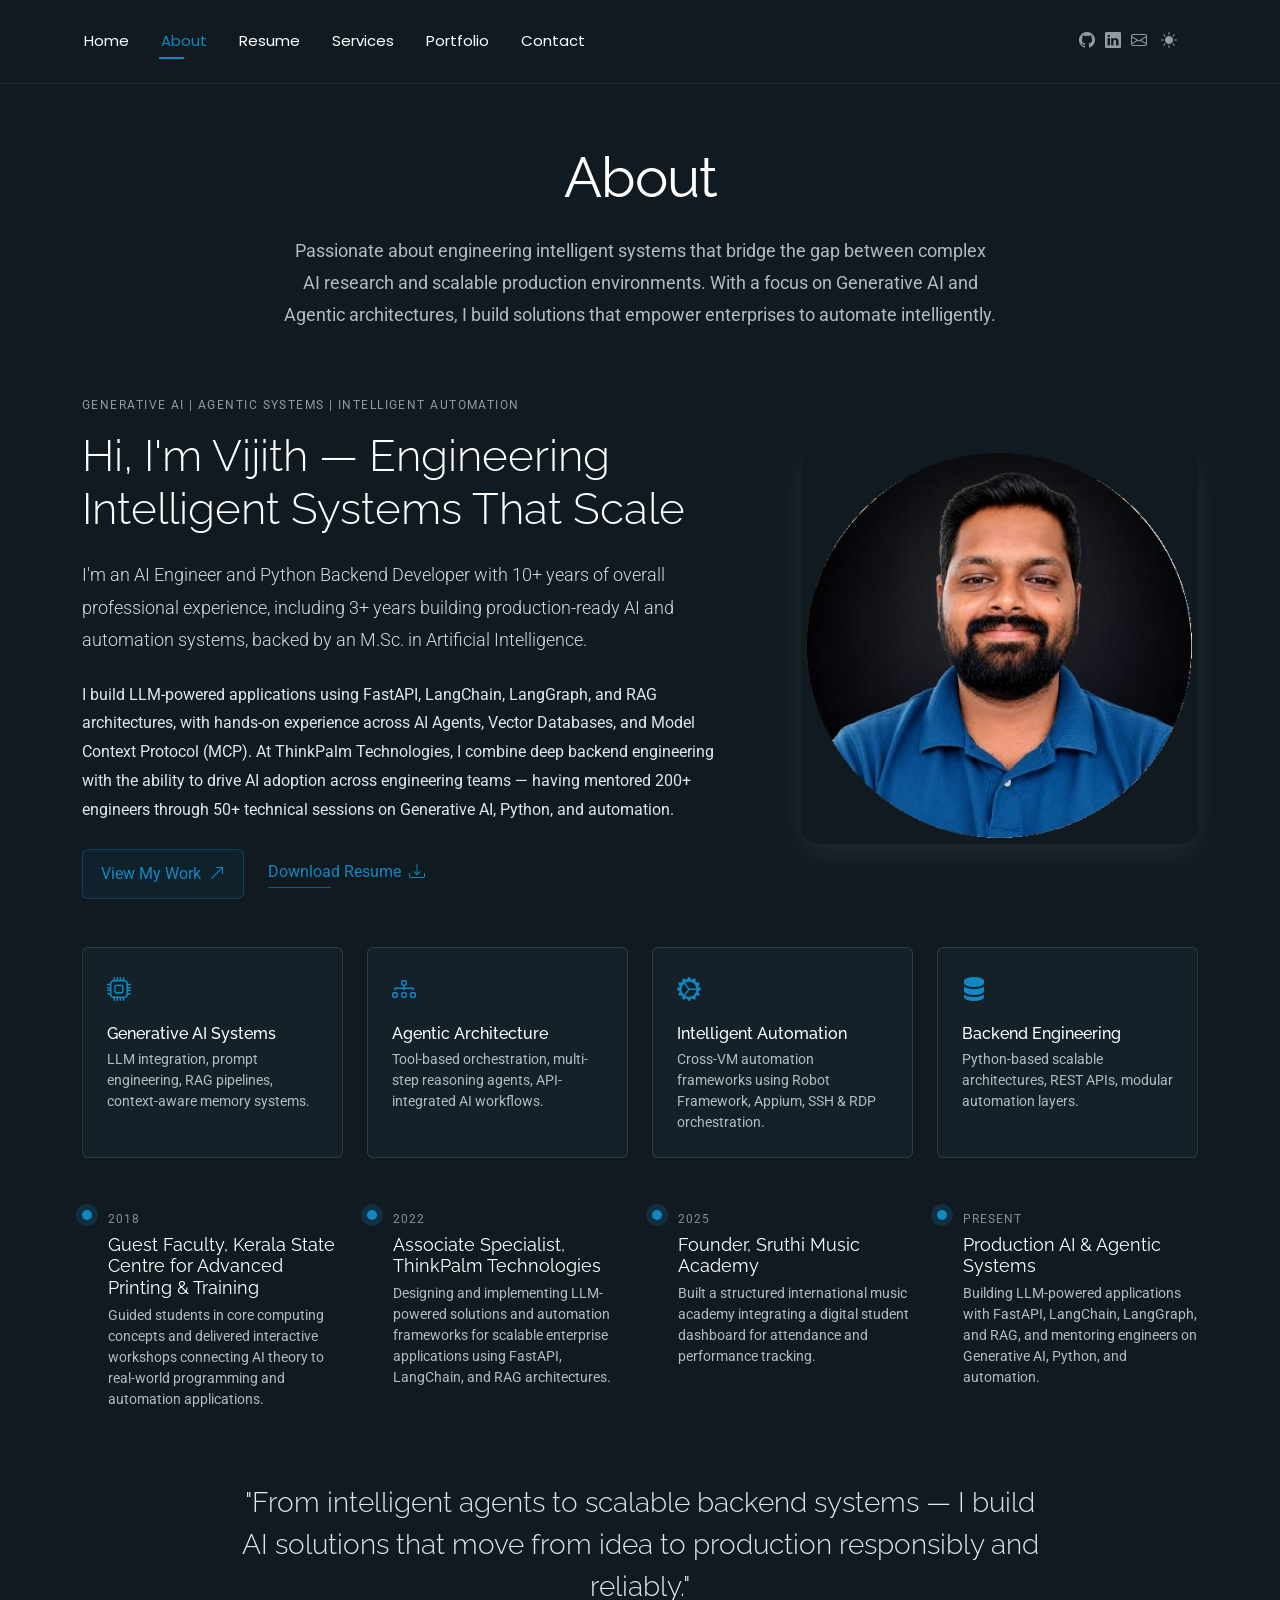
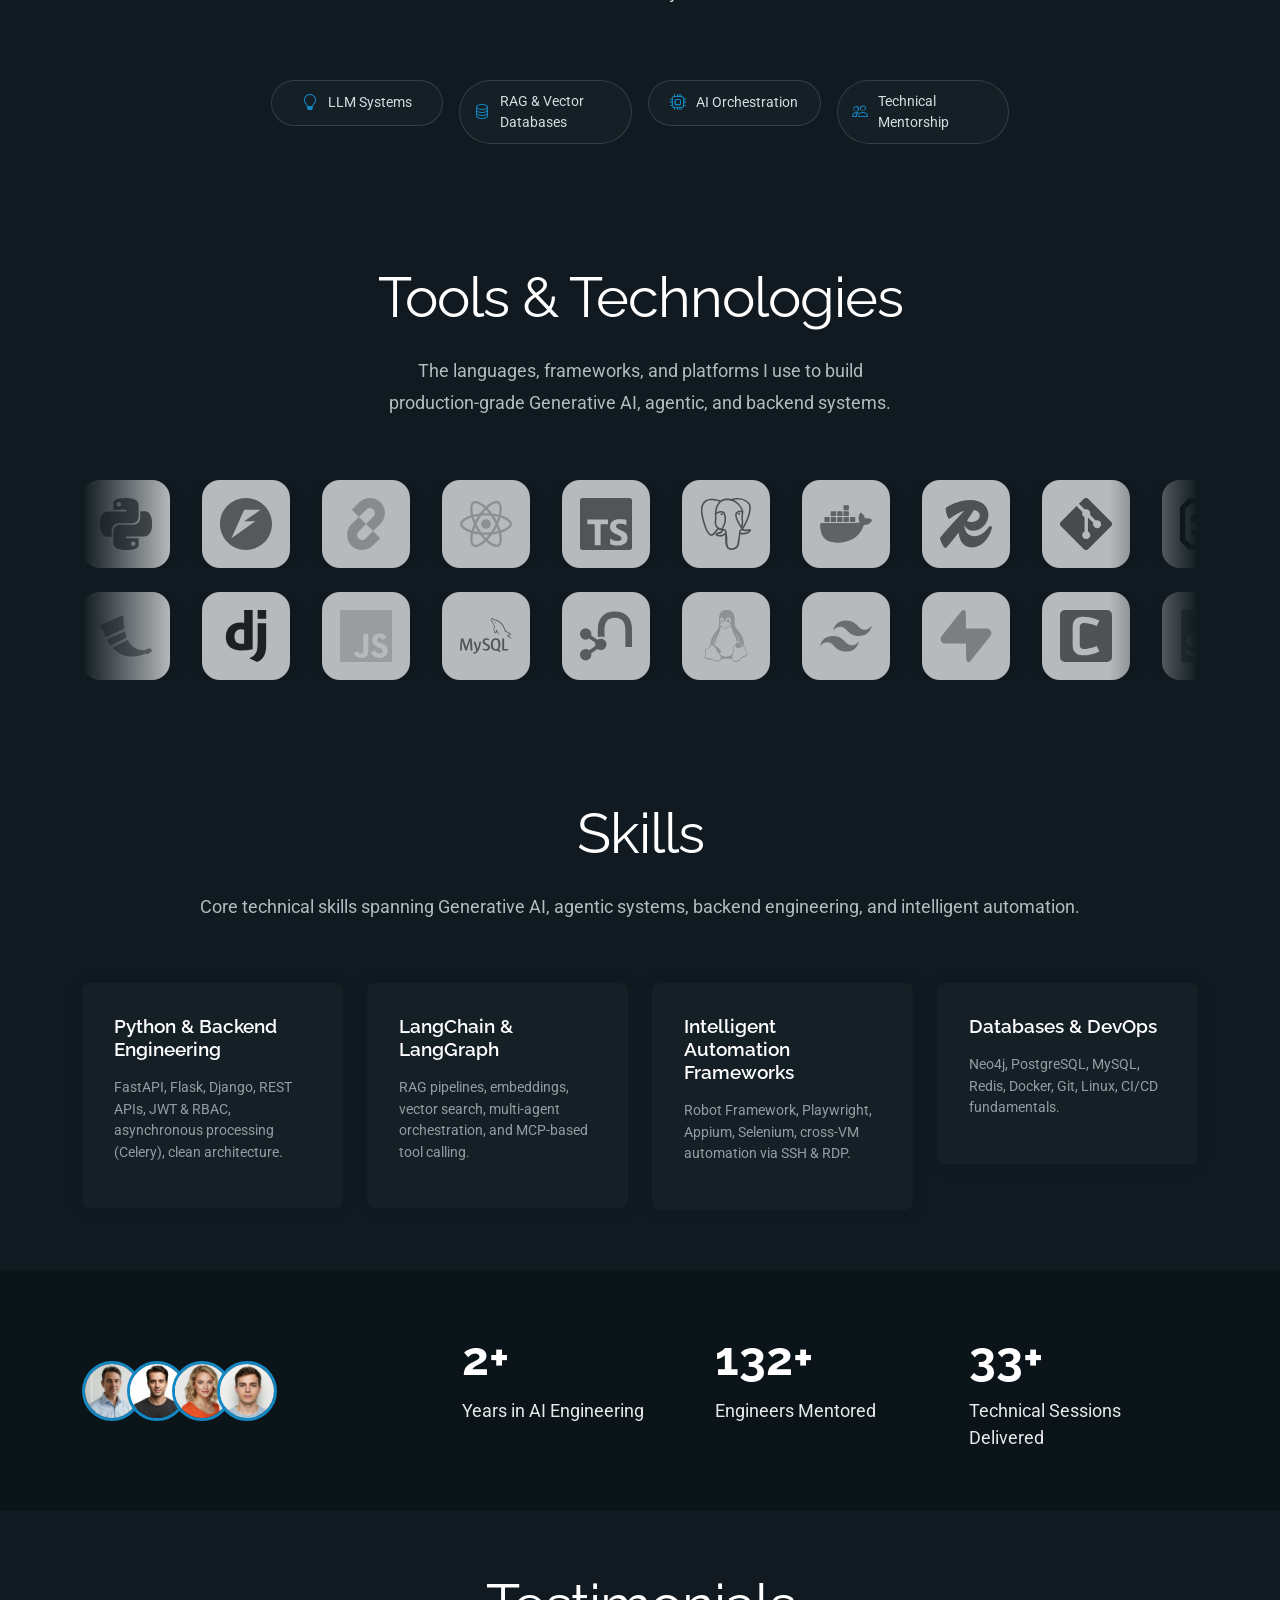
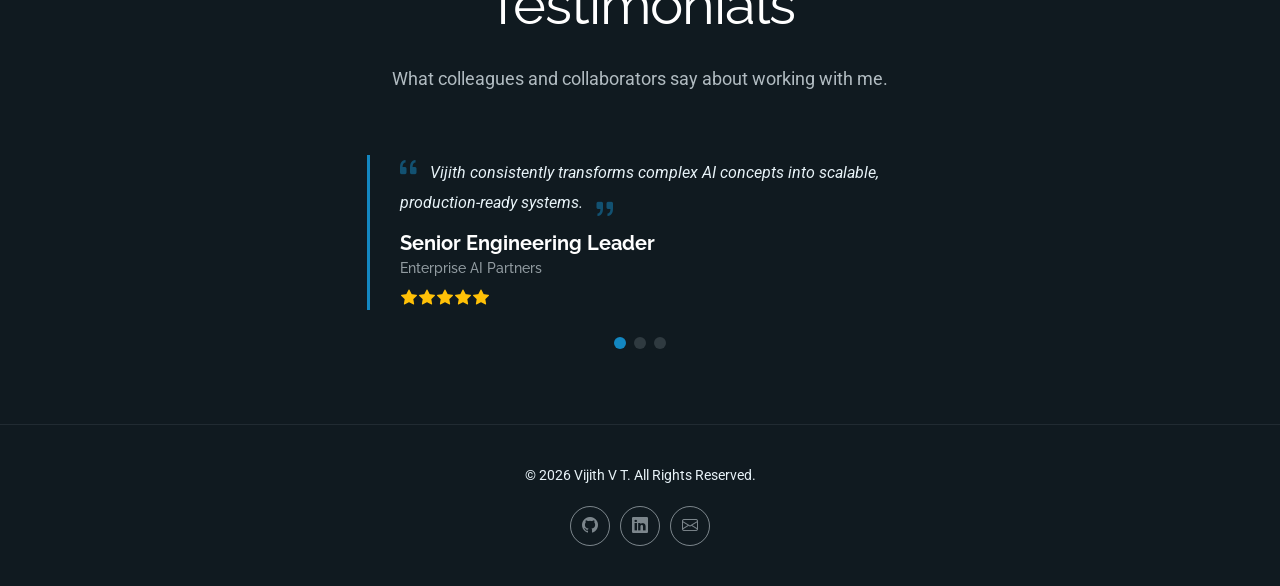
==== commit c61e0554: "Turn home page into a scroll-first hybrid landing page Adds condensed About, Experience, and Feature" ====
--- a/about.html
+++ b/about.html
@@ -48,7 +48,7 @@
       <nav id="navmenu" class="navmenu">
         <ul>
           <li><a href="index.html">Home</a></li>
-          <li><a href="about.html" class="active">About</a></li>
+          <li><a href="about.html" class="active" aria-current="page">About</a></li>
           <li><a href="resume.html">Resume</a></li>
           <li><a href="services.html">Services</a></li>
           <li><a href="portfolio.html">Portfolio</a></li>
--- a/assets/css/main.css
+++ b/assets/css/main.css
@@ -3042,3 +3042,255 @@
     padding: 14px;
   }
 }
+
+/*--------------------------------------------------------------
+# Hybrid Landing Page: Nav External Links, Hero Scroll Cue
+--------------------------------------------------------------*/
+.navmenu .nav-external-icon {
+  font-size: 0.7rem;
+  opacity: 0.55;
+  margin-left: 4px;
+  vertical-align: middle;
+}
+
+.hero {
+  position: relative;
+}
+
+.hero-scroll-cue {
+  position: absolute;
+  bottom: 24px;
+  left: 50%;
+  transform: translateX(-50%);
+  display: flex;
+  flex-direction: column;
+  align-items: center;
+  gap: 4px;
+  color: color-mix(in srgb, var(--default-color), transparent 40%);
+  text-decoration: none;
+  font-size: 0.75rem;
+  letter-spacing: 0.05em;
+  text-transform: uppercase;
+  transition: color 0.3s ease;
+}
+
+.hero-scroll-cue:hover {
+  color: var(--accent-color);
+}
+
+.hero-scroll-cue i {
+  font-size: 1.4rem;
+  animation: hero-scroll-cue-bounce 1.8s ease-in-out infinite;
+}
+
+@keyframes hero-scroll-cue-bounce {
+
+  0%,
+  100% {
+    transform: translateY(0);
+  }
+
+  50% {
+    transform: translateY(6px);
+  }
+}
+
+@media (max-width: 768px) {
+  .hero-scroll-cue {
+    display: none;
+  }
+}
+
+@media (prefers-reduced-motion: reduce) {
+  .hero-scroll-cue i {
+    animation: none;
+  }
+}
+
+/*--------------------------------------------------------------
+# Home Snapshot Sections (About / Experience / Featured Projects / Contact CTA)
+--------------------------------------------------------------*/
+.snapshot-link {
+  display: inline-flex;
+  align-items: center;
+  gap: 6px;
+  color: var(--accent-color);
+  font-weight: 600;
+  text-decoration: none;
+  transition: gap 0.3s ease;
+}
+
+.snapshot-link:hover {
+  gap: 10px;
+  color: var(--accent-color);
+}
+
+.about-snapshot .snapshot-highlights {
+  display: flex;
+  flex-direction: column;
+  gap: 1rem;
+}
+
+.about-snapshot .snapshot-highlight {
+  display: flex;
+  align-items: flex-start;
+  gap: 14px;
+  background-color: var(--surface-color);
+  border-radius: 10px;
+  padding: 16px 18px;
+  transition: transform 0.3s ease, box-shadow 0.3s ease;
+}
+
+.about-snapshot .snapshot-highlight:hover {
+  transform: translateY(-4px);
+  box-shadow: 0 12px 24px rgba(0, 0, 0, 0.1);
+}
+
+.about-snapshot .snapshot-highlight i {
+  font-size: 1.4rem;
+  color: var(--accent-color);
+  flex-shrink: 0;
+}
+
+.about-snapshot .snapshot-highlight h4 {
+  font-size: 1rem;
+  margin-bottom: 2px;
+}
+
+.about-snapshot .snapshot-highlight p {
+  font-size: 0.9rem;
+  margin: 0;
+  opacity: 0.8;
+}
+
+.experience-snapshot .role-card {
+  background-color: var(--surface-color);
+  border-radius: 12px;
+  padding: 2rem;
+  border-left: 3px solid var(--accent-color);
+}
+
+.experience-snapshot .role-card .role-meta {
+  display: flex;
+  flex-wrap: wrap;
+  align-items: center;
+  gap: 10px;
+  margin-bottom: 0.75rem;
+}
+
+.experience-snapshot .role-card .role-badge {
+  background-color: color-mix(in srgb, var(--accent-color), transparent 88%);
+  color: var(--accent-color);
+  font-size: 0.75rem;
+  font-weight: 600;
+  padding: 4px 12px;
+  border-radius: 20px;
+}
+
+.experience-snapshot .role-card .role-dates {
+  font-size: 0.85rem;
+  opacity: 0.7;
+}
+
+.experience-snapshot .role-card h3 {
+  font-size: 1.4rem;
+  margin-bottom: 0.25rem;
+}
+
+.experience-snapshot .role-card .role-company {
+  color: var(--accent-color);
+  font-weight: 600;
+  margin-bottom: 1rem;
+}
+
+.experience-snapshot .role-card ul {
+  list-style: none;
+  padding: 0;
+  margin: 0;
+}
+
+.experience-snapshot .role-card ul li {
+  position: relative;
+  padding-left: 22px;
+  margin-bottom: 10px;
+  font-size: 0.95rem;
+  opacity: 0.9;
+}
+
+.experience-snapshot .role-card ul li::before {
+  content: "\F26A";
+  font-family: "bootstrap-icons";
+  position: absolute;
+  left: 0;
+  top: 1px;
+  color: var(--accent-color);
+  font-size: 0.85rem;
+}
+
+.featured-projects .project-teaser {
+  background-color: var(--surface-color);
+  border-radius: 12px;
+  padding: 1.75rem;
+  height: 100%;
+  transition: transform 0.3s ease, box-shadow 0.3s ease;
+}
+
+.featured-projects .project-teaser:hover {
+  transform: translateY(-8px);
+  box-shadow: 0 16px 32px rgba(0, 0, 0, 0.14);
+}
+
+.featured-projects .project-teaser .project-teaser-icon {
+  width: 52px;
+  height: 52px;
+  border-radius: 12px;
+  background-color: color-mix(in srgb, var(--accent-color), transparent 88%);
+  display: flex;
+  align-items: center;
+  justify-content: center;
+  margin-bottom: 1.25rem;
+}
+
+.featured-projects .project-teaser .project-teaser-icon i {
+  font-size: 1.5rem;
+  color: var(--accent-color);
+}
+
+.featured-projects .project-teaser h4 {
+  font-size: 1.15rem;
+  margin-bottom: 0.5rem;
+}
+
+.featured-projects .project-teaser p {
+  font-size: 0.92rem;
+  opacity: 0.8;
+  margin-bottom: 1.1rem;
+}
+
+.featured-projects .project-teaser .project-teaser-stack {
+  display: flex;
+  flex-wrap: wrap;
+  gap: 6px;
+  margin-bottom: 1.1rem;
+}
+
+.featured-projects .project-teaser .project-teaser-stack span {
+  font-size: 0.72rem;
+  padding: 3px 10px;
+  border-radius: 20px;
+  background-color: color-mix(in srgb, var(--default-color), transparent 92%);
+  color: var(--default-color);
+  opacity: 0.85;
+}
+
+.contact-cta {
+  text-align: center;
+}
+
+.contact-cta .contact-cta-actions {
+  display: flex;
+  flex-wrap: wrap;
+  gap: 1rem;
+  justify-content: center;
+  margin-top: 1.5rem;
+}
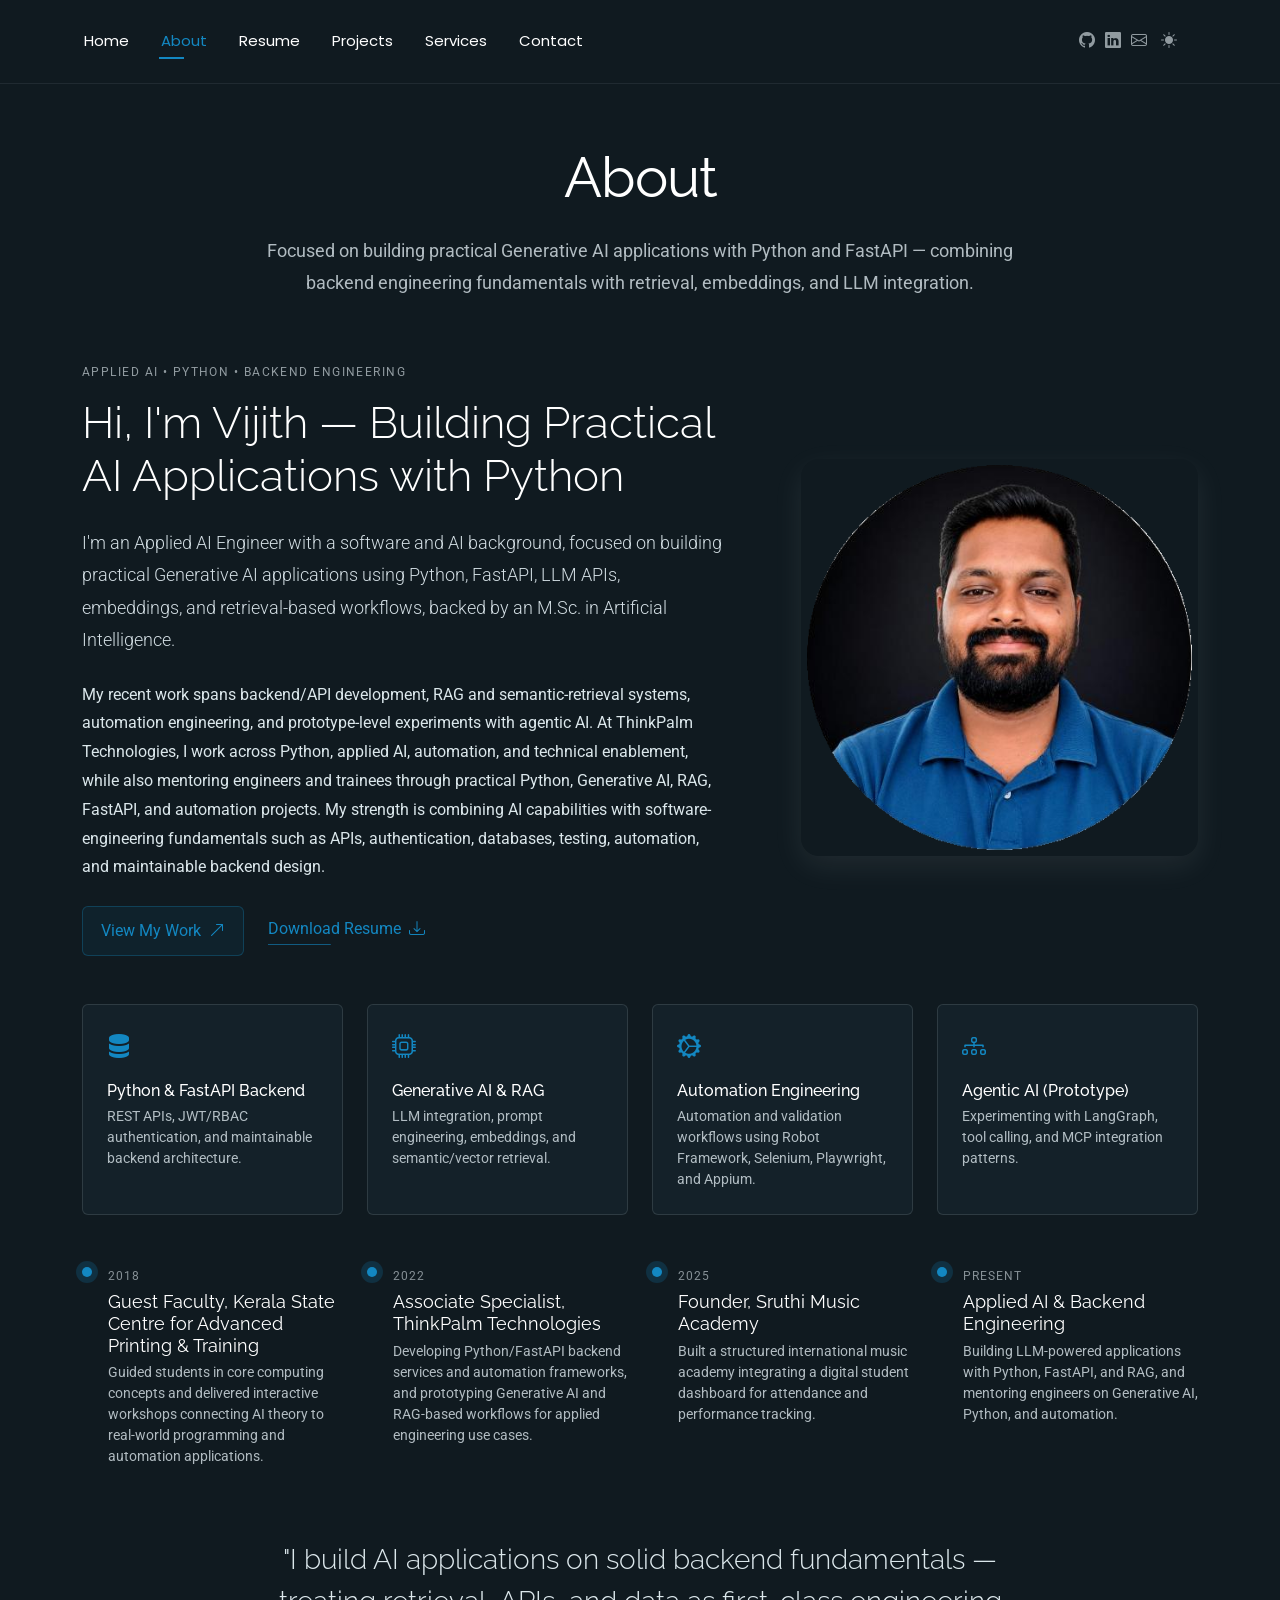
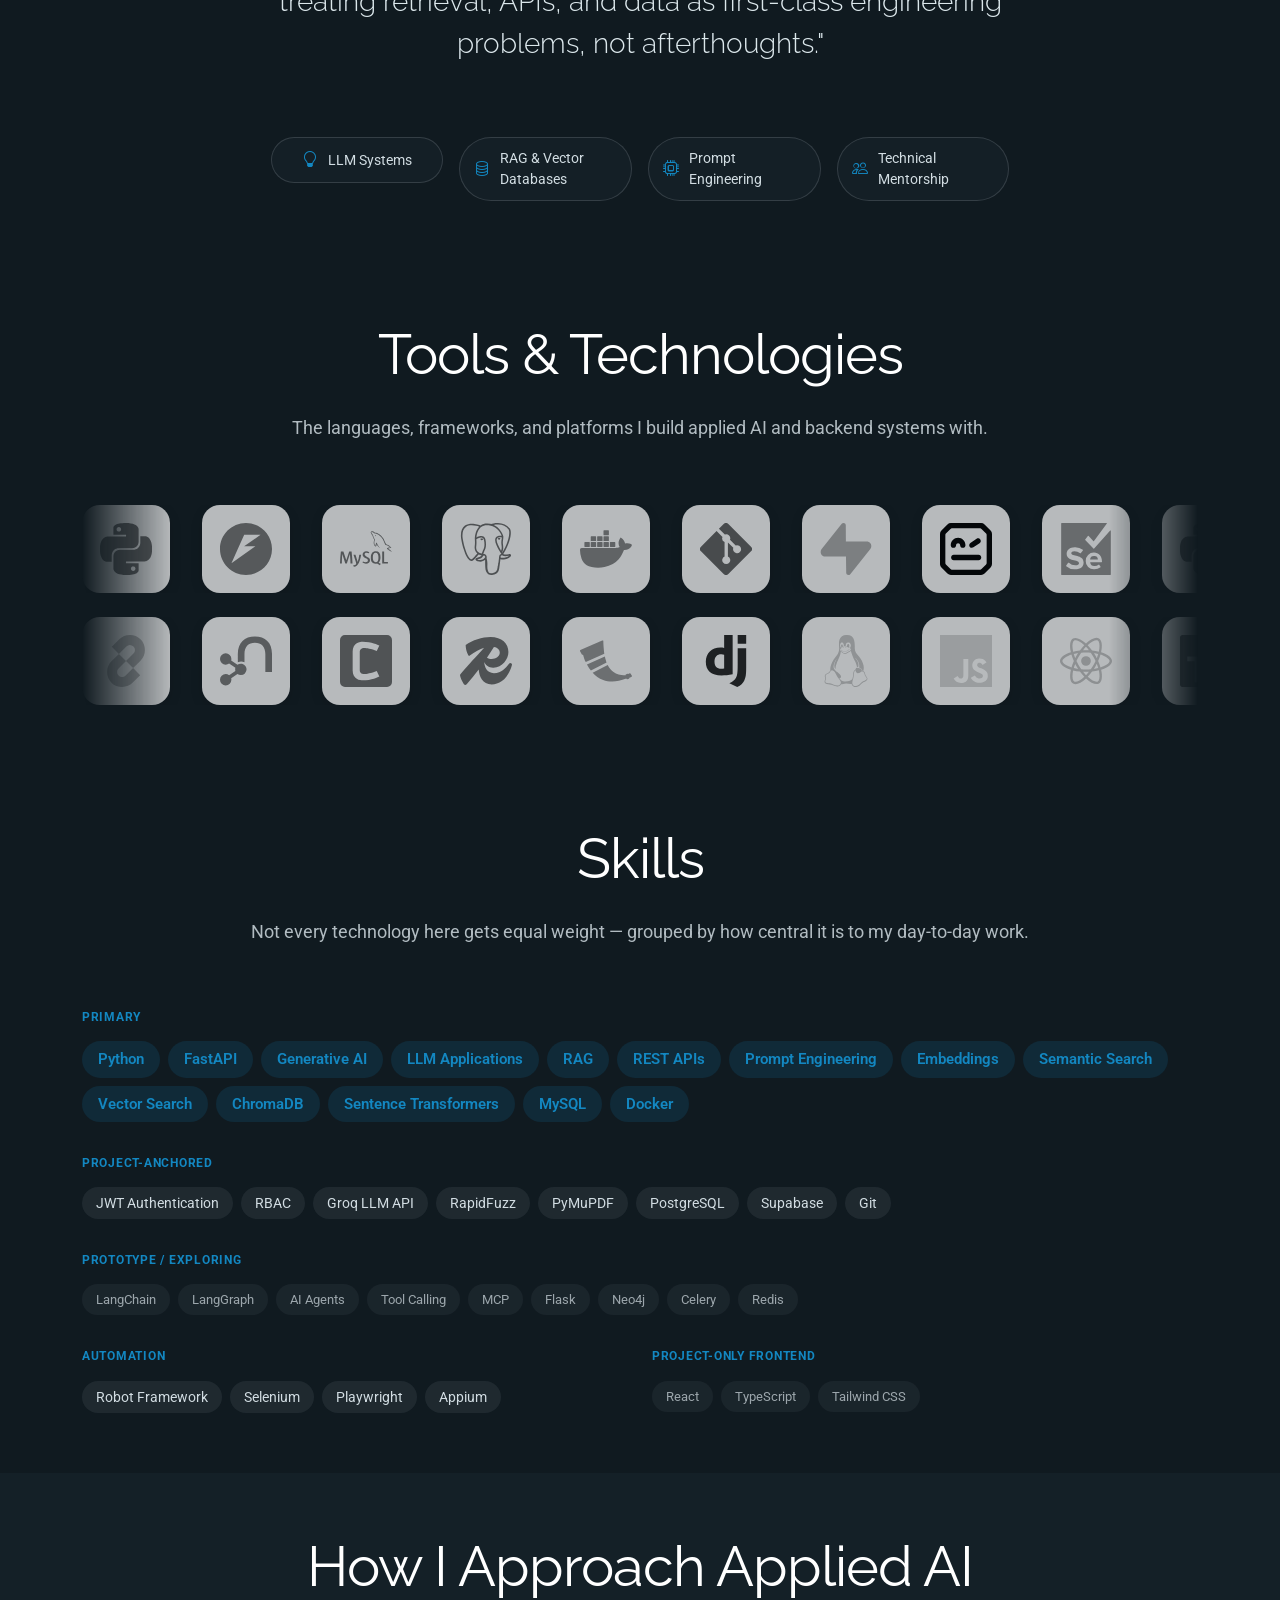
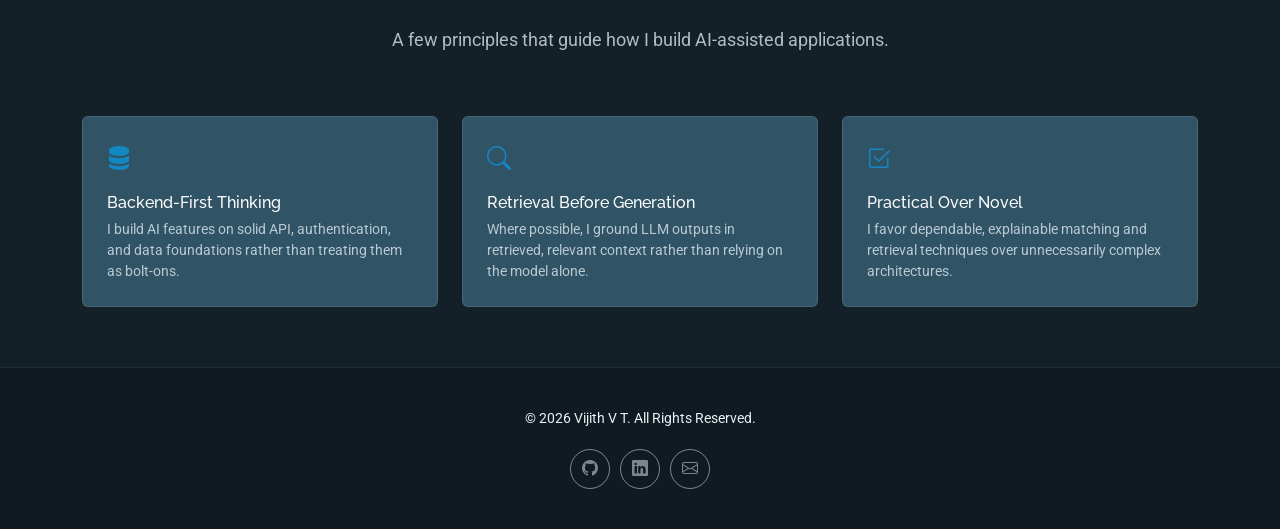
==== commit 4a5f27b4: "updated" ====
--- a/about.html
+++ b/about.html
@@ -5,11 +5,15 @@
   <script>(function () { try { if (localStorage.getItem('theme') === 'light') { document.documentElement.setAttribute('data-theme', 'light'); } } catch (e) {} })();</script>
   <meta charset="utf-8">
   <meta content="width=device-width, initial-scale=1.0" name="viewport">
-  <title>About | Vijith V T – Generative AI & Agentic Systems Engineer</title>
+  <title>About | Vijith V T – Applied AI Engineer</title>
   <meta name="description"
-    content="Vijith V T is a Generative AI and Agentic Systems Engineer specializing in LLM systems, RAG pipelines, intelligent automation, and scalable backend architectures.">
+    content="Vijith V T is an Applied AI Engineer working with Python, FastAPI, RAG, LLM applications, embeddings, semantic retrieval and AI automation.">
   <meta name="keywords"
-    content="Generative AI Engineer India, Agentic AI Systems, LangChain Developer, Intelligent Automation Architect, LLM Systems Engineer">
+    content="Applied AI Engineer, Python Backend Engineer, RAG, LLM Applications, FastAPI, Generative AI Engineer India">
+  <meta property="og:title" content="About | Vijith V T – Applied AI Engineer">
+  <meta property="og:description"
+    content="Vijith V T is an Applied AI Engineer working with Python, FastAPI, RAG, LLM applications, embeddings, semantic retrieval and AI automation.">
+  <meta property="og:type" content="website">
 
   <!-- Favicons -->
   <link href="assets/img/favicon.png" rel="icon">
@@ -50,8 +54,8 @@
           <li><a href="index.html">Home</a></li>
           <li><a href="about.html" class="active" aria-current="page">About</a></li>
           <li><a href="resume.html">Resume</a></li>
+          <li><a href="portfolio.html">Projects</a></li>
           <li><a href="services.html">Services</a></li>
-          <li><a href="portfolio.html">Portfolio</a></li>
           <li><a href="contact.html">Contact</a></li>
         </ul>
         <i class="mobile-nav-toggle d-xl-none bi bi-list"></i>
@@ -77,9 +81,8 @@
       <!-- Section Title -->
       <div class="container section-title" data-aos="fade-up">
         <h2>About</h2>
-        <p>Passionate about engineering intelligent systems that bridge the gap between complex AI research and scalable
-          production environments. With a focus on Generative AI and Agentic architectures, I build solutions that
-          empower enterprises to automate intelligently.</p>
+        <p>Focused on building practical Generative AI applications with Python and FastAPI — combining backend
+          engineering fundamentals with retrieval, embeddings, and LLM integration.</p>
       </div><!-- End Section Title -->
 
       <div class="container" data-aos="fade-up" data-aos-delay="100">
@@ -88,19 +91,20 @@
         <div class="row align-items-center justify-content-between gy-5 mb-5">
           <div class="col-lg-7" data-aos="fade-right" data-aos-delay="150">
             <div class="intro-content">
-              <span class="eyebrow">Generative AI | Agentic Systems | Intelligent Automation</span>
-              <h2 class="headline">Hi, I'm Vijith — Engineering Intelligent Systems That Scale</h2>
+              <span class="eyebrow">Applied AI • Python • Backend Engineering</span>
+              <h2 class="headline">Hi, I'm Vijith — Building Practical AI Applications with Python</h2>
               <p class="lead">
-                I'm an AI Engineer and Python Backend Developer with 10+ years of overall professional experience,
-                including 3+ years building production-ready AI and automation systems, backed by an M.Sc. in
-                Artificial Intelligence.
+                I'm an Applied AI Engineer with a software and AI background, focused on building practical
+                Generative AI applications using Python, FastAPI, LLM APIs, embeddings, and retrieval-based
+                workflows, backed by an M.Sc. in Artificial Intelligence.
               </p>
               <p>
-                I build LLM-powered applications using FastAPI, LangChain, LangGraph, and RAG architectures, with
-                hands-on experience across AI Agents, Vector Databases, and Model Context Protocol (MCP). At
-                ThinkPalm Technologies, I combine deep backend engineering with the ability to drive AI adoption
-                across engineering teams — having mentored 200+ engineers through 50+ technical sessions on
-                Generative AI, Python, and automation.
+                My recent work spans backend/API development, RAG and semantic-retrieval systems, automation
+                engineering, and prototype-level experiments with agentic AI. At ThinkPalm Technologies, I work
+                across Python, applied AI, automation, and technical enablement, while also mentoring engineers and
+                trainees through practical Python, Generative AI, RAG, FastAPI, and automation projects. My
+                strength is combining AI capabilities with software-engineering fundamentals such as APIs,
+                authentication, databases, testing, automation, and maintainable backend design.
               </p>
 
               <div class="cta-group">
@@ -128,30 +132,30 @@
           <div class="row g-4">
             <div class="col-6 col-md-4 col-lg-3" data-aos="fade-up" data-aos-delay="120">
               <div class="skill-item">
-                <i class="bi bi-cpu"></i>
-                <h3>Generative AI Systems</h3>
-                <p>LLM integration, prompt engineering, RAG pipelines, context-aware memory systems.</p>
+                <i class="bi bi-server"></i>
+                <h3>Python & FastAPI Backend</h3>
+                <p>REST APIs, JWT/RBAC authentication, and maintainable backend architecture.</p>
               </div>
             </div>
             <div class="col-6 col-md-4 col-lg-3" data-aos="fade-up" data-aos-delay="180">
               <div class="skill-item">
-                <i class="bi bi-diagram-3"></i>
-                <h3>Agentic Architecture</h3>
-                <p>Tool-based orchestration, multi-step reasoning agents, API-integrated AI workflows.</p>
+                <i class="bi bi-cpu"></i>
+                <h3>Generative AI & RAG</h3>
+                <p>LLM integration, prompt engineering, embeddings, and semantic/vector retrieval.</p>
               </div>
             </div>
             <div class="col-6 col-md-4 col-lg-3" data-aos="fade-up" data-aos-delay="240">
               <div class="skill-item">
                 <i class="bi bi-gear-wide-connected"></i>
-                <h3>Intelligent Automation</h3>
-                <p>Cross-VM automation frameworks using Robot Framework, Appium, SSH & RDP orchestration.</p>
+                <h3>Automation Engineering</h3>
+                <p>Automation and validation workflows using Robot Framework, Selenium, Playwright, and Appium.</p>
               </div>
             </div>
             <div class="col-6 col-md-4 col-lg-3" data-aos="fade-up" data-aos-delay="300">
               <div class="skill-item">
-                <i class="bi bi-server"></i>
-                <h3>Backend Engineering</h3>
-                <p>Python-based scalable architectures, REST APIs, modular automation layers.</p>
+                <i class="bi bi-diagram-3"></i>
+                <h3>Agentic AI (Prototype)</h3>
+                <p>Experimenting with LangGraph, tool calling, and MCP integration patterns.</p>
               </div>
             </div>
           </div>
@@ -175,8 +179,8 @@
                 <span class="dot"></span>
                 <time>2022</time>
                 <h4>Associate Specialist, ThinkPalm Technologies</h4>
-                <p>Designing and implementing LLM-powered solutions and automation frameworks for scalable enterprise
-                  applications using FastAPI, LangChain, and RAG architectures.</p>
+                <p>Developing Python/FastAPI backend services and automation frameworks, and prototyping
+                  Generative AI and RAG-based workflows for applied engineering use cases.</p>
               </article>
             </div>
             <div class="col-md-6 col-lg-3" data-aos="fade-up" data-aos-delay="240">
@@ -192,9 +196,9 @@
               <article class="timeline-item">
                 <span class="dot"></span>
                 <time>Present</time>
-                <h4>Production AI & Agentic Systems</h4>
-                <p>Building LLM-powered applications with FastAPI, LangChain, LangGraph, and RAG, and mentoring
-                  engineers on Generative AI, Python, and automation.</p>
+                <h4>Applied AI & Backend Engineering</h4>
+                <p>Building LLM-powered applications with Python, FastAPI, and RAG, and mentoring engineers on
+                  Generative AI, Python, and automation.</p>
               </article>
             </div>
           </div>
@@ -203,8 +207,8 @@
 
         <!-- Quote -->
         <blockquote class="personal-quote text-center mb-5" data-aos="fade-down" data-aos-delay="200">
-          <p>"From intelligent agents to scalable backend systems — I build AI solutions that move from idea to
-            production responsibly and reliably."</p>
+          <p>"I build AI applications on solid backend fundamentals — treating retrieval, APIs, and data as
+            first-class engineering problems, not afterthoughts."</p>
         </blockquote>
         <!-- End Quote -->
 
@@ -225,7 +229,7 @@
           <div class="col-6 col-md-3 col-lg-2" data-aos="zoom-in" data-aos-delay="200">
             <div class="fact-pill">
               <i class="bi bi-cpu"></i>
-              <span>AI Orchestration</span>
+              <span>Prompt Engineering</span>
             </div>
           </div>
           <div class="col-6 col-md-3 col-lg-2" data-aos="zoom-in" data-aos-delay="240">
@@ -246,8 +250,7 @@
 
       <div class="container section-title" data-aos="fade-up">
         <h2>Tools & Technologies</h2>
-        <p>The languages, frameworks, and platforms I use to build production-grade Generative AI, agentic, and
-          backend systems.</p>
+        <p>The languages, frameworks, and platforms I build applied AI and backend systems with.</p>
       </div>
 
       <div class="container" data-aos="fade-up" data-aos-delay="100">
@@ -258,93 +261,89 @@
                 loading="lazy"></div>
             <div class="tech-logo-chip" title="FastAPI"><img src="assets/img/tech/fastapi.svg" alt="FastAPI"
                 loading="lazy"></div>
-            <div class="tech-logo-chip" title="LangChain"><img src="assets/img/tech/langchain.svg" alt="LangChain"
-                loading="lazy"></div>
-            <div class="tech-logo-chip" title="React"><img src="assets/img/tech/react.svg" alt="React"
-                loading="lazy"></div>
-            <div class="tech-logo-chip" title="TypeScript"><img src="assets/img/tech/typescript.svg"
-                alt="TypeScript" loading="lazy"></div>
+            <div class="tech-logo-chip" title="MySQL"><img src="assets/img/tech/mysql.svg" alt="MySQL"
+                loading="lazy"></div>
             <div class="tech-logo-chip" title="PostgreSQL"><img src="assets/img/tech/postgresql.svg"
                 alt="PostgreSQL" loading="lazy"></div>
             <div class="tech-logo-chip" title="Docker"><img src="assets/img/tech/docker.svg" alt="Docker"
                 loading="lazy"></div>
-            <div class="tech-logo-chip" title="Redis"><img src="assets/img/tech/redis.svg" alt="Redis"
-                loading="lazy"></div>
             <div class="tech-logo-chip" title="Git"><img src="assets/img/tech/git.svg" alt="Git" loading="lazy">
             </div>
+            <div class="tech-logo-chip" title="Supabase"><img src="assets/img/tech/supabase.svg" alt="Supabase"
+                loading="lazy"></div>
             <div class="tech-logo-chip" title="Robot Framework"><img src="assets/img/tech/robotframework.svg"
                 alt="Robot Framework" loading="lazy"></div>
+            <div class="tech-logo-chip" title="Selenium"><img src="assets/img/tech/selenium.svg" alt="Selenium"
+                loading="lazy"></div>
             <!-- duplicate set for seamless loop -->
             <div class="tech-logo-chip" title="Python"><img src="assets/img/tech/python.svg" alt="Python"
                 loading="lazy"></div>
             <div class="tech-logo-chip" title="FastAPI"><img src="assets/img/tech/fastapi.svg" alt="FastAPI"
                 loading="lazy"></div>
-            <div class="tech-logo-chip" title="LangChain"><img src="assets/img/tech/langchain.svg" alt="LangChain"
-                loading="lazy"></div>
-            <div class="tech-logo-chip" title="React"><img src="assets/img/tech/react.svg" alt="React"
-                loading="lazy"></div>
-            <div class="tech-logo-chip" title="TypeScript"><img src="assets/img/tech/typescript.svg"
-                alt="TypeScript" loading="lazy"></div>
+            <div class="tech-logo-chip" title="MySQL"><img src="assets/img/tech/mysql.svg" alt="MySQL"
+                loading="lazy"></div>
             <div class="tech-logo-chip" title="PostgreSQL"><img src="assets/img/tech/postgresql.svg"
                 alt="PostgreSQL" loading="lazy"></div>
             <div class="tech-logo-chip" title="Docker"><img src="assets/img/tech/docker.svg" alt="Docker"
                 loading="lazy"></div>
-            <div class="tech-logo-chip" title="Redis"><img src="assets/img/tech/redis.svg" alt="Redis"
-                loading="lazy"></div>
             <div class="tech-logo-chip" title="Git"><img src="assets/img/tech/git.svg" alt="Git" loading="lazy">
             </div>
+            <div class="tech-logo-chip" title="Supabase"><img src="assets/img/tech/supabase.svg" alt="Supabase"
+                loading="lazy"></div>
             <div class="tech-logo-chip" title="Robot Framework"><img src="assets/img/tech/robotframework.svg"
                 alt="Robot Framework" loading="lazy"></div>
+            <div class="tech-logo-chip" title="Selenium"><img src="assets/img/tech/selenium.svg" alt="Selenium"
+                loading="lazy"></div>
           </div>
         </div>
 
         <div class="tech-marquee tech-marquee-reverse">
           <div class="tech-marquee-track">
+            <div class="tech-logo-chip" title="LangChain (prototype)"><img src="assets/img/tech/langchain.svg" alt="LangChain"
+                loading="lazy"></div>
+            <div class="tech-logo-chip" title="Neo4j (prototype)"><img src="assets/img/tech/neo4j.svg" alt="Neo4j"
+                loading="lazy"></div>
+            <div class="tech-logo-chip" title="Celery (prototype)"><img src="assets/img/tech/celery.svg" alt="Celery"
+                loading="lazy"></div>
+            <div class="tech-logo-chip" title="Redis (prototype)"><img src="assets/img/tech/redis.svg" alt="Redis"
+                loading="lazy"></div>
             <div class="tech-logo-chip" title="Flask"><img src="assets/img/tech/flask.svg" alt="Flask"
                 loading="lazy"></div>
             <div class="tech-logo-chip" title="Django"><img src="assets/img/tech/django.svg" alt="Django"
+                loading="lazy"></div>
+            <div class="tech-logo-chip" title="Linux"><img src="assets/img/tech/linux.svg" alt="Linux"
                 loading="lazy"></div>
             <div class="tech-logo-chip" title="JavaScript"><img src="assets/img/tech/javascript.svg"
                 alt="JavaScript" loading="lazy"></div>
-            <div class="tech-logo-chip" title="MySQL"><img src="assets/img/tech/mysql.svg" alt="MySQL"
-                loading="lazy"></div>
-            <div class="tech-logo-chip" title="Neo4j"><img src="assets/img/tech/neo4j.svg" alt="Neo4j"
+            <div class="tech-logo-chip" title="React (project use)"><img src="assets/img/tech/react.svg" alt="React"
+                loading="lazy"></div>
+            <div class="tech-logo-chip" title="TypeScript (project use)"><img src="assets/img/tech/typescript.svg"
+                alt="TypeScript" loading="lazy"></div>
+            <div class="tech-logo-chip" title="Tailwind CSS (project use)"><img src="assets/img/tech/tailwindcss.svg"
+                alt="Tailwind CSS" loading="lazy"></div>
+            <!-- duplicate set for seamless loop -->
+            <div class="tech-logo-chip" title="LangChain (prototype)"><img src="assets/img/tech/langchain.svg" alt="LangChain"
+                loading="lazy"></div>
+            <div class="tech-logo-chip" title="Neo4j (prototype)"><img src="assets/img/tech/neo4j.svg" alt="Neo4j"
+                loading="lazy"></div>
+            <div class="tech-logo-chip" title="Celery (prototype)"><img src="assets/img/tech/celery.svg" alt="Celery"
+                loading="lazy"></div>
+            <div class="tech-logo-chip" title="Redis (prototype)"><img src="assets/img/tech/redis.svg" alt="Redis"
+                loading="lazy"></div>
+            <div class="tech-logo-chip" title="Flask"><img src="assets/img/tech/flask.svg" alt="Flask"
+                loading="lazy"></div>
+            <div class="tech-logo-chip" title="Django"><img src="assets/img/tech/django.svg" alt="Django"
                 loading="lazy"></div>
             <div class="tech-logo-chip" title="Linux"><img src="assets/img/tech/linux.svg" alt="Linux"
-                loading="lazy"></div>
-            <div class="tech-logo-chip" title="Tailwind CSS"><img src="assets/img/tech/tailwindcss.svg"
-                alt="Tailwind CSS" loading="lazy"></div>
-            <div class="tech-logo-chip" title="Supabase"><img src="assets/img/tech/supabase.svg" alt="Supabase"
-                loading="lazy"></div>
-            <div class="tech-logo-chip" title="Celery"><img src="assets/img/tech/celery.svg" alt="Celery"
-                loading="lazy"></div>
-            <div class="tech-logo-chip" title="Selenium"><img src="assets/img/tech/selenium.svg" alt="Selenium"
-                loading="lazy"></div>
-            <div class="tech-logo-chip" title="Vercel"><img src="assets/img/tech/vercel.svg" alt="Vercel"
-                loading="lazy"></div>
-            <!-- duplicate set for seamless loop -->
-            <div class="tech-logo-chip" title="Flask"><img src="assets/img/tech/flask.svg" alt="Flask"
-                loading="lazy"></div>
-            <div class="tech-logo-chip" title="Django"><img src="assets/img/tech/django.svg" alt="Django"
                 loading="lazy"></div>
             <div class="tech-logo-chip" title="JavaScript"><img src="assets/img/tech/javascript.svg"
                 alt="JavaScript" loading="lazy"></div>
-            <div class="tech-logo-chip" title="MySQL"><img src="assets/img/tech/mysql.svg" alt="MySQL"
-                loading="lazy"></div>
-            <div class="tech-logo-chip" title="Neo4j"><img src="assets/img/tech/neo4j.svg" alt="Neo4j"
-                loading="lazy"></div>
-            <div class="tech-logo-chip" title="Linux"><img src="assets/img/tech/linux.svg" alt="Linux"
-                loading="lazy"></div>
-            <div class="tech-logo-chip" title="Tailwind CSS"><img src="assets/img/tech/tailwindcss.svg"
+            <div class="tech-logo-chip" title="React (project use)"><img src="assets/img/tech/react.svg" alt="React"
+                loading="lazy"></div>
+            <div class="tech-logo-chip" title="TypeScript (project use)"><img src="assets/img/tech/typescript.svg"
+                alt="TypeScript" loading="lazy"></div>
+            <div class="tech-logo-chip" title="Tailwind CSS (project use)"><img src="assets/img/tech/tailwindcss.svg"
                 alt="Tailwind CSS" loading="lazy"></div>
-            <div class="tech-logo-chip" title="Supabase"><img src="assets/img/tech/supabase.svg" alt="Supabase"
-                loading="lazy"></div>
-            <div class="tech-logo-chip" title="Celery"><img src="assets/img/tech/celery.svg" alt="Celery"
-                loading="lazy"></div>
-            <div class="tech-logo-chip" title="Selenium"><img src="assets/img/tech/selenium.svg" alt="Selenium"
-                loading="lazy"></div>
-            <div class="tech-logo-chip" title="Vercel"><img src="assets/img/tech/vercel.svg" alt="Vercel"
-                loading="lazy"></div>
           </div>
         </div>
 
@@ -358,193 +357,129 @@
       <!-- Section Title -->
       <div class="container section-title" data-aos="fade-up">
         <h2>Skills</h2>
-        <p>Core technical skills spanning Generative AI, agentic systems, backend engineering, and intelligent
-          automation.</p>
+        <p>Not every technology here gets equal weight — grouped by how central it is to my day-to-day work.</p>
       </div><!-- End Section Title -->
 
       <div class="container" data-aos="fade-up" data-aos-delay="100">
 
+        <div class="skill-tier skill-tier--primary" data-aos="fade-up" data-aos-delay="100">
+          <div class="skill-tier-label">Primary</div>
+          <div class="skill-chip-row">
+            <span>Python</span>
+            <span>FastAPI</span>
+            <span>Generative AI</span>
+            <span>LLM Applications</span>
+            <span>RAG</span>
+            <span>REST APIs</span>
+            <span>Prompt Engineering</span>
+            <span>Embeddings</span>
+            <span>Semantic Search</span>
+            <span>Vector Search</span>
+            <span>ChromaDB</span>
+            <span>Sentence Transformers</span>
+            <span>MySQL</span>
+            <span>Docker</span>
+          </div>
+        </div>
+
+        <div class="skill-tier skill-tier--supporting" data-aos="fade-up" data-aos-delay="150">
+          <div class="skill-tier-label">Project-Anchored</div>
+          <div class="skill-chip-row">
+            <span>JWT Authentication</span>
+            <span>RBAC</span>
+            <span>Groq LLM API</span>
+            <span>RapidFuzz</span>
+            <span>PyMuPDF</span>
+            <span>PostgreSQL</span>
+            <span>Supabase</span>
+            <span>Git</span>
+          </div>
+        </div>
+
+        <div class="skill-tier skill-tier--prototype" data-aos="fade-up" data-aos-delay="200">
+          <div class="skill-tier-label">Prototype / Exploring</div>
+          <div class="skill-chip-row">
+            <span>LangChain</span>
+            <span>LangGraph</span>
+            <span>AI Agents</span>
+            <span>Tool Calling</span>
+            <span>MCP</span>
+            <span>Flask</span>
+            <span>Neo4j</span>
+            <span>Celery</span>
+            <span>Redis</span>
+          </div>
+        </div>
+
         <div class="row g-4">
-
-          <div class="col-md-6 col-lg-3" data-aos="fade-up" data-aos-delay="100">
-            <div class="skill-box">
-              <h3>Python & Backend Engineering</h3>
-              <p>FastAPI, Flask, Django, REST APIs, JWT & RBAC, asynchronous processing (Celery), clean architecture.
-              </p>
-            </div>
-          </div>
-
-          <div class="col-md-6 col-lg-3" data-aos="fade-up" data-aos-delay="200">
-            <div class="skill-box">
-              <h3>LangChain & LangGraph</h3>
-              <p>RAG pipelines, embeddings, vector search, multi-agent orchestration, and MCP-based tool calling.</p>
-            </div>
-          </div>
-
-          <div class="col-md-6 col-lg-3" data-aos="fade-up" data-aos-delay="300">
-            <div class="skill-box">
-              <h3>Intelligent Automation Frameworks</h3>
-              <p>Robot Framework, Playwright, Appium, Selenium, cross-VM automation via SSH & RDP.</p>
-            </div>
-          </div>
-
-          <div class="col-md-6 col-lg-3" data-aos="fade-up" data-aos-delay="400">
-            <div class="skill-box">
-              <h3>Databases & DevOps</h3>
-              <p>Neo4j, PostgreSQL, MySQL, Redis, Docker, Git, Linux, CI/CD fundamentals.</p>
-            </div>
-          </div>
-
+          <div class="col-md-6">
+            <div class="skill-tier skill-tier--supporting mb-0" data-aos="fade-up" data-aos-delay="250">
+              <div class="skill-tier-label">Automation</div>
+              <div class="skill-chip-row">
+                <span>Robot Framework</span>
+                <span>Selenium</span>
+                <span>Playwright</span>
+                <span>Appium</span>
+              </div>
+            </div>
+          </div>
+          <div class="col-md-6">
+            <div class="skill-tier skill-tier--lowemphasis mb-0" data-aos="fade-up" data-aos-delay="300">
+              <div class="skill-tier-label">Project-Only Frontend</div>
+              <div class="skill-chip-row">
+                <span>React</span>
+                <span>TypeScript</span>
+                <span>Tailwind CSS</span>
+              </div>
+            </div>
+          </div>
         </div>
 
       </div>
 
     </section><!-- /Skills Section -->
 
-    <!-- Stats Section -->
-    <section id="stats" class="stats section dark-background">
-
-      <div class="container" data-aos="fade-up" data-aos-delay="100">
-
-        <div class="row align-items-center">
-          <div class="col-lg-4" data-aos="fade-up" data-aos-delay="200">
-            <div class="avatars d-flex align-items-center">
-              <img src="assets/img/person/person-m-2.webp" alt="Avatar 1" class="rounded-circle" loading="lazy">
-              <img src="assets/img/person/person-m-3.webp" alt="Avatar 2" class="rounded-circle" loading="lazy">
-              <img src="assets/img/person/person-f-5.webp" alt="Avatar 3" class="rounded-circle" loading="lazy">
-              <img src="assets/img/person/person-m-5.webp" alt="Avatar 4" class="rounded-circle" loading="lazy">
-            </div>
-          </div>
-
-          <div class="col-lg-8">
-            <div class="row counters">
-              <div class="col-md-4" data-aos="fade-up" data-aos-delay="300">
-                <h2><span data-purecounter-start="0" data-purecounter-end="3" data-purecounter-duration="1"
-                    class="purecounter"></span>+</h2>
-                <p>Years in AI Engineering</p>
-              </div>
-
-              <div class="col-md-4" data-aos="fade-up" data-aos-delay="400">
-                <h2><span data-purecounter-start="0" data-purecounter-end="200" data-purecounter-duration="1"
-                    class="purecounter"></span>+</h2>
-                <p>Engineers Mentored</p>
-              </div>
-
-              <div class="col-md-4" data-aos="fade-up" data-aos-delay="500">
-                <h2><span data-purecounter-start="0" data-purecounter-end="50" data-purecounter-duration="1"
-                    class="purecounter"></span>+</h2>
-                <p>Technical Sessions Delivered</p>
-              </div>
-            </div>
-          </div>
-        </div>
-      </div>
-
-    </section><!-- /Stats Section -->
-
-    <!-- Testimonials Section -->
-    <section id="testimonials" class="testimonials section">
+    <!-- How I Approach Applied AI Section -->
+    <section id="approach" class="about section light-background">
 
       <!-- Section Title -->
       <div class="container section-title" data-aos="fade-up">
-        <h2>Testimonials</h2>
-        <p>What colleagues and collaborators say about working with me.</p>
+        <h2>How I Approach Applied AI</h2>
+        <p class="approach-note">A few principles that guide how I build AI-assisted applications.</p>
       </div><!-- End Section Title -->
 
       <div class="container" data-aos="fade-up" data-aos-delay="100">
 
-        <div class="swiper init-swiper">
-          <script type="application/json" class="swiper-config">
-            {
-              "loop": true,
-              "speed": 600,
-              "autoplay": {
-                "delay": 5000
-              },
-              "slidesPerView": "auto",
-              "pagination": {
-                "el": ".swiper-pagination",
-                "type": "bullets",
-                "clickable": true
-              }
-            }
-          </script>
-          <div class="swiper-wrapper">
-
-            <div class="swiper-slide">
-              <div class="testimonial-item">
-                <div class="row gy-4 justify-content-center">
-                  <div class="col-lg-6">
-                    <div class="testimonial-content">
-                      <p>
-                        <i class="bi bi-quote quote-icon-left"></i>
-                        <span>Vijith consistently transforms complex AI concepts into scalable, production-ready
-                          systems.</span>
-                        <i class="bi bi-quote quote-icon-right"></i>
-                      </p>
-                      <h3>Senior Engineering Leader</h3>
-                      <h4>Enterprise AI Partners</h4>
-                      <div class="stars">
-                        <i class="bi bi-star-fill"></i><i class="bi bi-star-fill"></i><i class="bi bi-star-fill"></i><i
-                          class="bi bi-star-fill"></i><i class="bi bi-star-fill"></i>
-                      </div>
-                    </div>
-                  </div>
-                </div>
-              </div>
-            </div><!-- End testimonial item -->
-
-            <div class="swiper-slide">
-              <div class="testimonial-item">
-                <div class="row gy-4 justify-content-center">
-                  <div class="col-lg-6">
-                    <div class="testimonial-content">
-                      <p>
-                        <i class="bi bi-quote quote-icon-left"></i>
-                        <span>Strong expertise in automation architecture and enterprise AI integration.</span>
-                        <i class="bi bi-quote quote-icon-right"></i>
-                      </p>
-                      <h3>QA Architect</h3>
-                      <h4>ThinkPalm Technologies</h4>
-                      <div class="stars">
-                        <i class="bi bi-star-fill"></i><i class="bi bi-star-fill"></i><i class="bi bi-star-fill"></i><i
-                          class="bi bi-star-fill"></i><i class="bi bi-star-fill"></i>
-                      </div>
-                    </div>
-                  </div>
-                </div>
-              </div>
-            </div><!-- End testimonial item -->
-
-            <div class="swiper-slide">
-              <div class="testimonial-item">
-                <div class="row gy-4 justify-content-center">
-                  <div class="col-lg-6">
-                    <div class="testimonial-content">
-                      <p>
-                        <i class="bi bi-quote quote-icon-left"></i>
-                        <span>Bridges AI innovation with disciplined engineering practices.</span>
-                        <i class="bi bi-quote quote-icon-right"></i>
-                      </p>
-                      <h3>Technical Manager</h3>
-                      <h4>Global Automation Solutions</h4>
-                      <div class="stars">
-                        <i class="bi bi-star-fill"></i><i class="bi bi-star-fill"></i><i class="bi bi-star-fill"></i><i
-                          class="bi bi-star-fill"></i><i class="bi bi-star-fill"></i>
-                      </div>
-                    </div>
-                  </div>
-                </div>
-              </div>
-            </div><!-- End testimonial item -->
-
-          </div>
-          <div class="swiper-pagination"></div>
-        </div>
-
-      </div>
-
-    </section><!-- /Testimonials Section -->
+        <div class="row g-4">
+          <div class="col-md-4" data-aos="fade-up" data-aos-delay="120">
+            <div class="skill-item">
+              <i class="bi bi-server"></i>
+              <h3>Backend-First Thinking</h3>
+              <p>I build AI features on solid API, authentication, and data foundations rather than treating them
+                as bolt-ons.</p>
+            </div>
+          </div>
+          <div class="col-md-4" data-aos="fade-up" data-aos-delay="180">
+            <div class="skill-item">
+              <i class="bi bi-search"></i>
+              <h3>Retrieval Before Generation</h3>
+              <p>Where possible, I ground LLM outputs in retrieved, relevant context rather than relying on the
+                model alone.</p>
+            </div>
+          </div>
+          <div class="col-md-4" data-aos="fade-up" data-aos-delay="240">
+            <div class="skill-item">
+              <i class="bi bi-check2-square"></i>
+              <h3>Practical Over Novel</h3>
+              <p>I favor dependable, explainable matching and retrieval techniques over unnecessarily complex
+                architectures.</p>
+            </div>
+          </div>
+        </div>
+
+      </div>
+
+    </section><!-- /How I Approach Applied AI Section -->
 
   </main>
 
--- a/assets/css/main.css
+++ b/assets/css/main.css
@@ -3294,3 +3294,131 @@
   justify-content: center;
   margin-top: 1.5rem;
 }
+
+/*--------------------------------------------------------------
+# Project Status Badges (Flagship / Prototype / Frontend tags)
+--------------------------------------------------------------*/
+.badge-tag {
+  display: inline-block;
+  font-size: 0.68rem;
+  font-weight: 700;
+  letter-spacing: 0.04em;
+  text-transform: uppercase;
+  padding: 4px 11px;
+  border-radius: 20px;
+  margin-bottom: 0.75rem;
+}
+
+.badge-tag--flagship {
+  background-color: color-mix(in srgb, var(--accent-color), transparent 85%);
+  color: var(--accent-color);
+}
+
+.badge-tag--prototype {
+  background-color: color-mix(in srgb, var(--default-color), transparent 88%);
+  color: var(--default-color);
+  opacity: 0.85;
+}
+
+.badge-tag--frontend {
+  background-color: color-mix(in srgb, var(--default-color), transparent 92%);
+  color: var(--default-color);
+  opacity: 0.7;
+}
+
+/*--------------------------------------------------------------
+# Skill Tier Groups (About / Resume skills)
+--------------------------------------------------------------*/
+.skill-tier {
+  margin-bottom: 2rem;
+}
+
+.skill-tier .skill-tier-label {
+  font-size: 0.78rem;
+  font-weight: 700;
+  text-transform: uppercase;
+  letter-spacing: 0.06em;
+  color: var(--accent-color);
+  margin-bottom: 0.9rem;
+}
+
+.skill-tier .skill-chip-row {
+  display: flex;
+  flex-wrap: wrap;
+  gap: 8px;
+}
+
+.skill-tier .skill-chip-row span {
+  padding: 6px 14px;
+  border-radius: 20px;
+  font-size: 0.85rem;
+  background-color: color-mix(in srgb, var(--default-color), transparent 92%);
+  color: var(--default-color);
+}
+
+.skill-tier--primary .skill-chip-row span {
+  background-color: color-mix(in srgb, var(--accent-color), transparent 85%);
+  color: var(--accent-color);
+  font-weight: 600;
+  font-size: 0.92rem;
+  padding: 7px 16px;
+}
+
+.skill-tier--supporting .skill-chip-row span {
+  opacity: 0.9;
+}
+
+.skill-tier--prototype .skill-chip-row span,
+.skill-tier--lowemphasis .skill-chip-row span {
+  opacity: 0.65;
+  font-size: 0.8rem;
+}
+
+/*--------------------------------------------------------------
+# Workflow Diagram (TalentHunt case study "How it works")
+--------------------------------------------------------------*/
+.workflow-diagram {
+  display: flex;
+  flex-wrap: wrap;
+  align-items: center;
+  gap: 0.5rem;
+  margin: 1.5rem 0;
+}
+
+.workflow-diagram .workflow-step {
+  background-color: var(--surface-color);
+  border: 1px solid color-mix(in srgb, var(--default-color), transparent 85%);
+  border-radius: 10px;
+  padding: 0.7rem 1rem;
+  font-size: 0.85rem;
+  font-weight: 500;
+  color: var(--heading-color);
+  text-align: center;
+  flex: 1 1 150px;
+}
+
+.workflow-diagram .workflow-arrow {
+  color: var(--accent-color);
+  font-size: 1.1rem;
+  flex: 0 0 auto;
+  opacity: 0.7;
+}
+
+@media (max-width: 767px) {
+  .workflow-diagram {
+    flex-direction: column;
+    align-items: stretch;
+  }
+
+  .workflow-diagram .workflow-arrow {
+    transform: rotate(90deg);
+    align-self: center;
+  }
+}
+
+/*--------------------------------------------------------------
+# Approach Statements (About page — replaces testimonials)
+--------------------------------------------------------------*/
+.about .approach-note {
+  max-width: 780px;
+}
